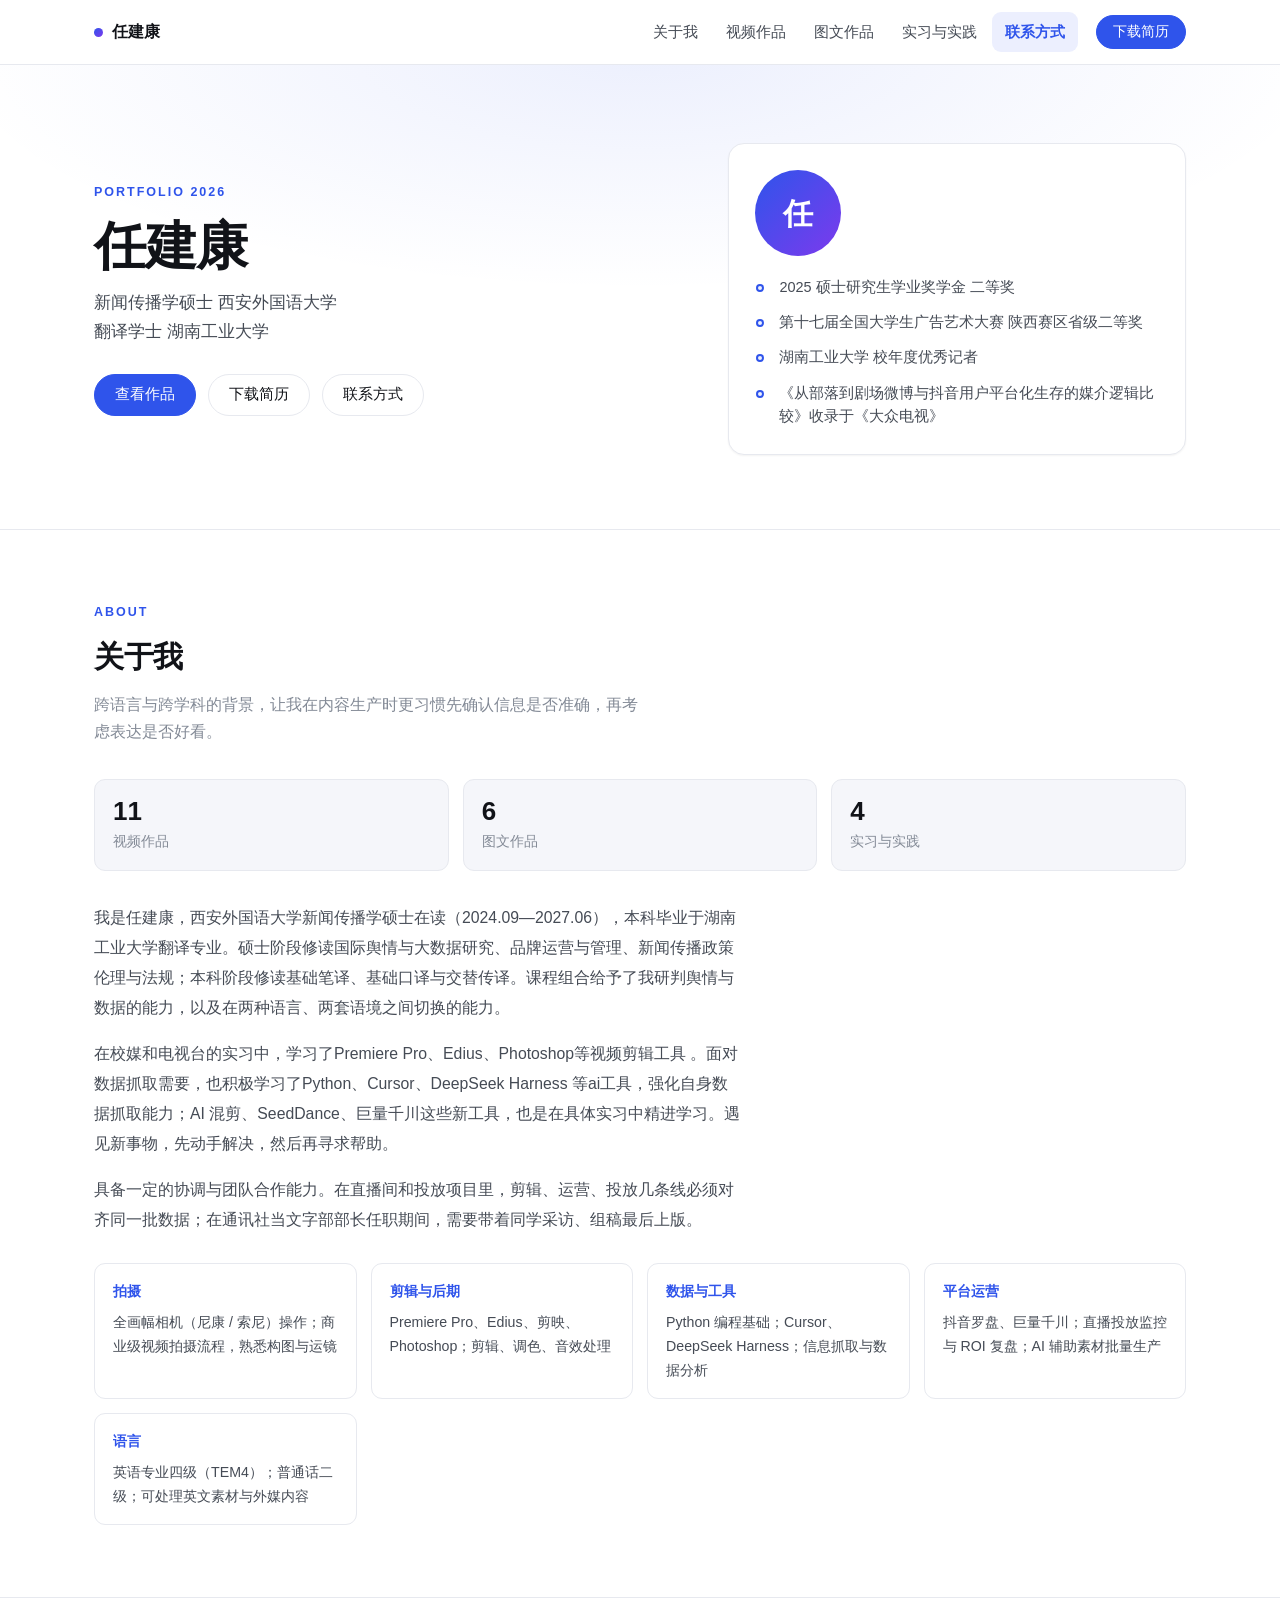
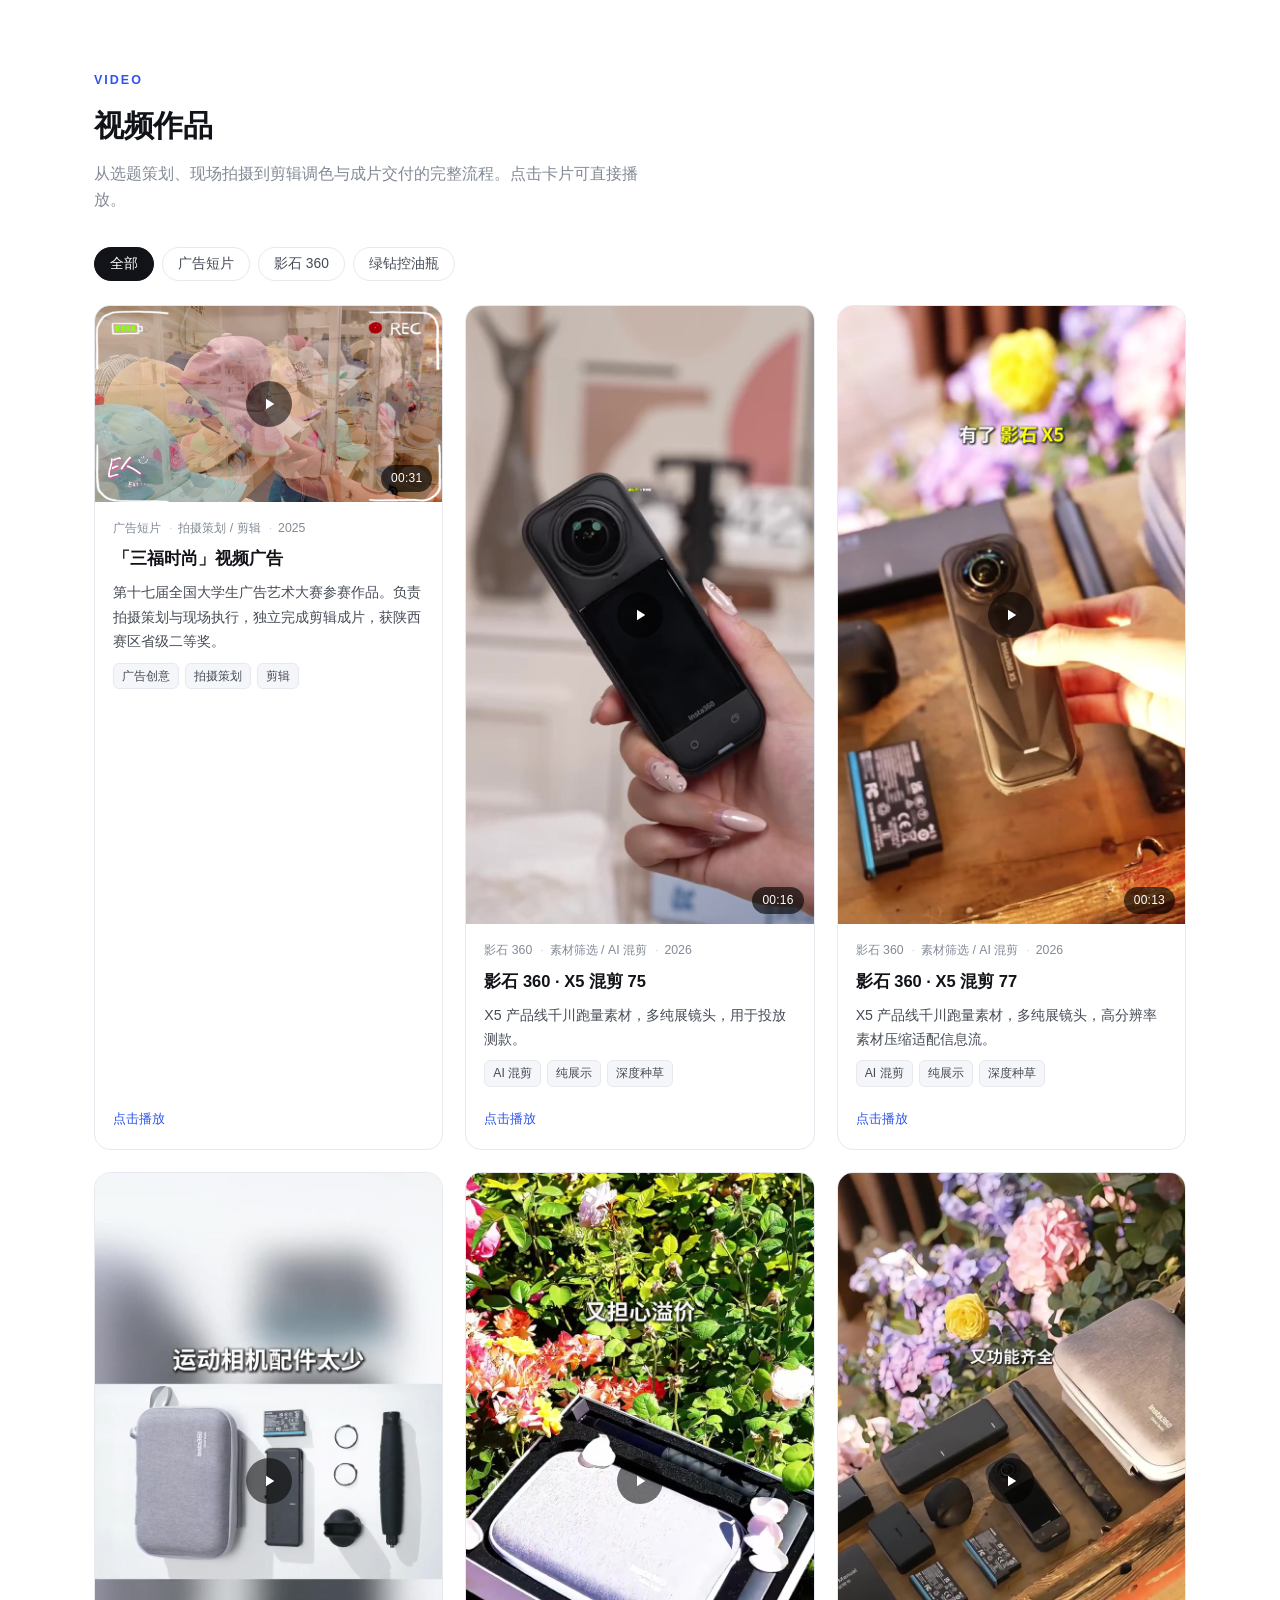
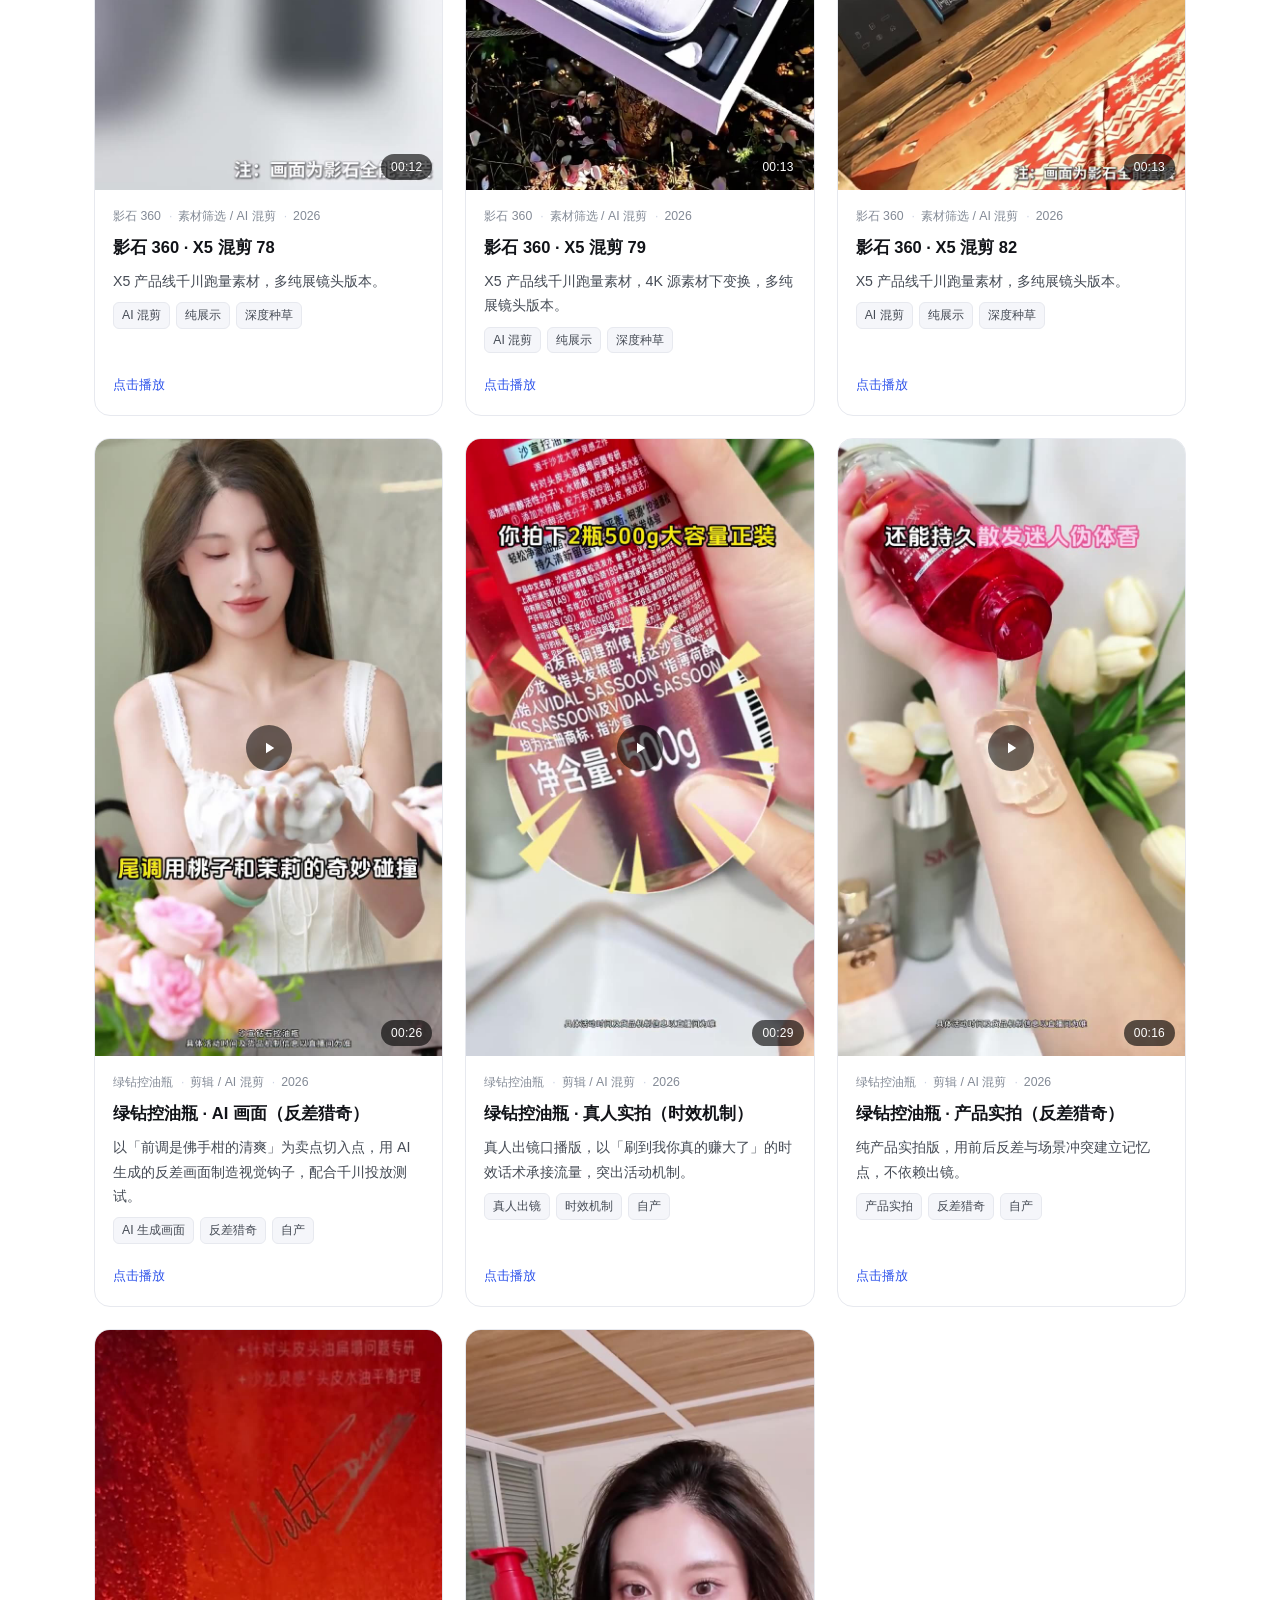
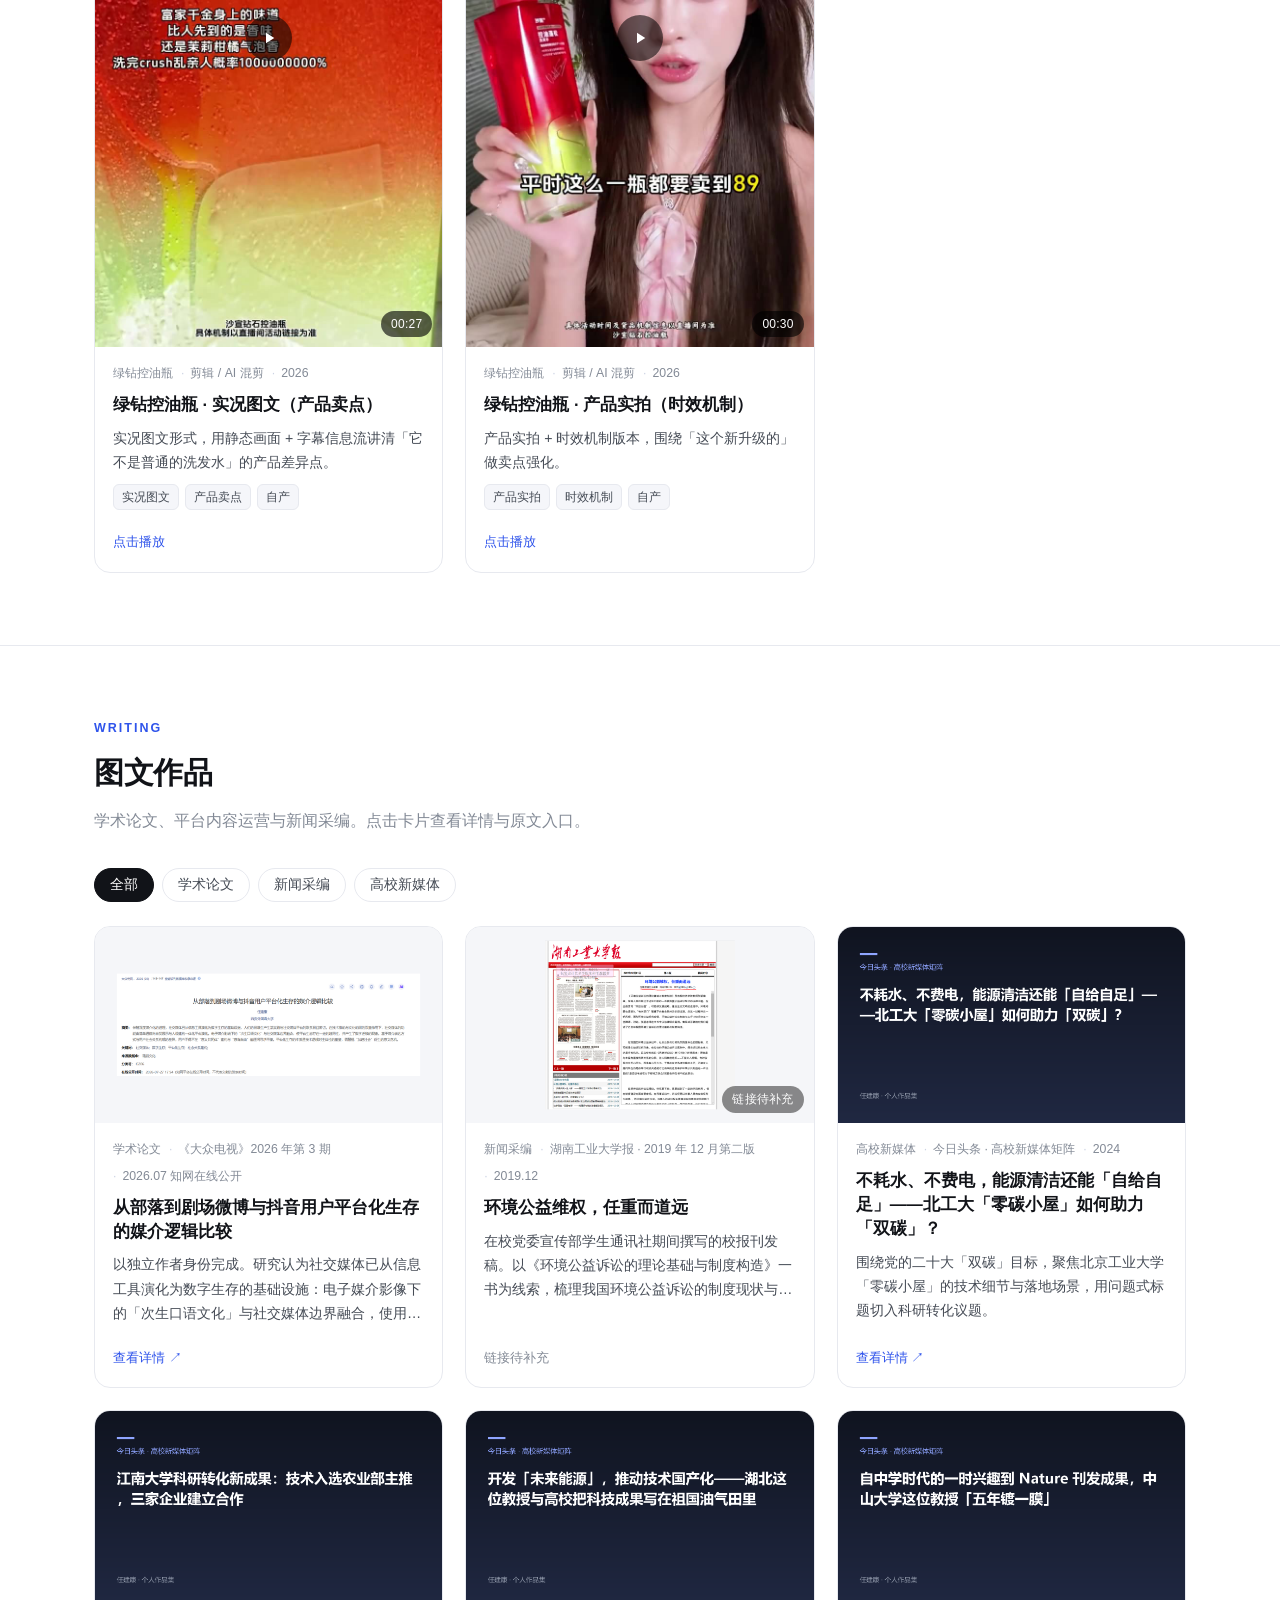
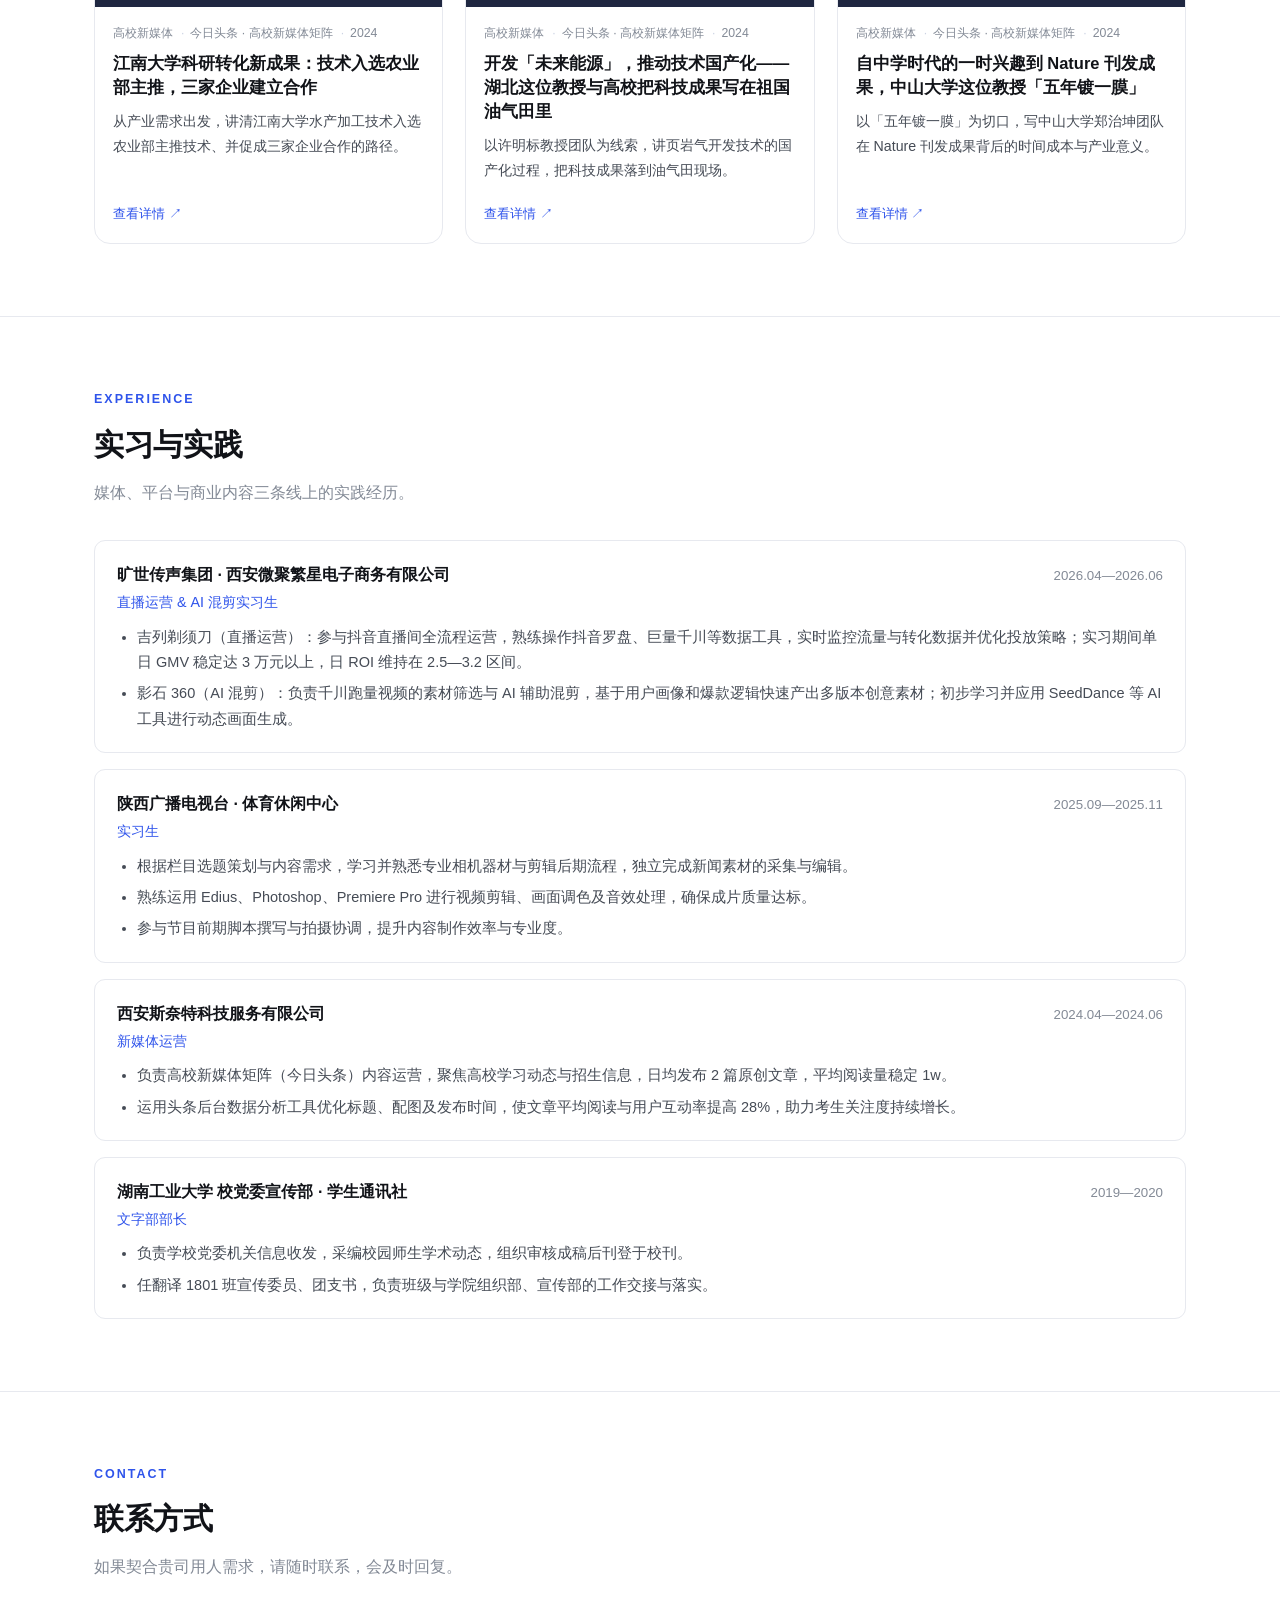
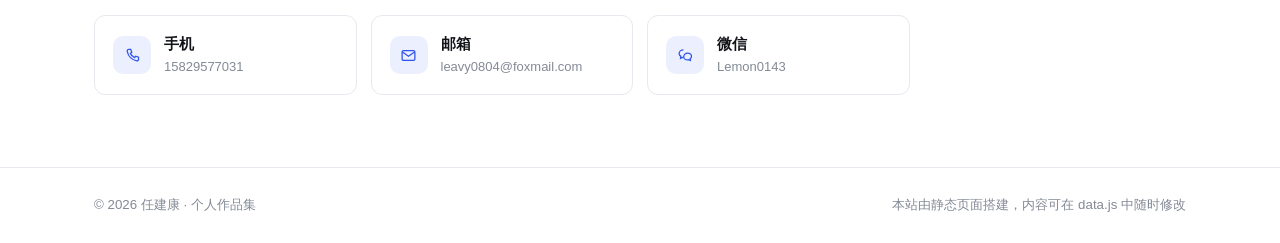
==== index.html @ 43bcf255 "Initial commit" ====
<!DOCTYPE html>
<html lang="zh-CN">
<head>
  <meta charset="UTF-8" />
  <meta name="viewport" content="width=device-width, initial-scale=1" />
  <meta name="theme-color" content="#2f54eb" />
  <title>个人作品集</title>
  <meta name="description" content="新闻传播学硕士个人作品集：视频作品、图文作品与联系方式。" />
  <link rel="stylesheet" href="assets/css/style.css" />
</head>
<body>
  <a class="skip-link" href="#main">跳到主要内容</a>

  <!-- ============ 顶部导航 ============ -->
  <header class="site-header">
    <div class="wrap header__inner">
      <a class="brand" href="#top">
        <span class="brand__dot" aria-hidden="true"></span>
        <span id="brand-name">作品集</span>
      </a>
      <nav class="nav" id="nav" aria-label="主导航"></nav>
      <div class="header__actions">
        <a class="btn btn--primary btn--sm" id="header-resume" href="#" hidden>下载简历</a>
        <button class="nav-toggle" id="nav-toggle" type="button" aria-label="展开导航" aria-expanded="false" aria-controls="nav">
          <span></span><span></span><span></span>
        </button>
      </div>
    </div>
  </header>

  <main id="main">
    <!-- ============ 首屏 ============ -->
    <section class="hero" id="top">
      <div class="wrap hero__inner">
        <div class="hero__text">
          <p class="eyebrow" id="hero-eyebrow"></p>
          <h1 class="hero__name" id="hero-name"></h1>
          <p class="hero__title" id="hero-title"></p>
          <p class="hero__tagline" id="hero-tagline"></p>
          <div class="hero__actions" id="hero-actions"></div>
        </div>
        <aside class="hero__card">
          <div class="avatar" id="hero-avatar" aria-hidden="true"></div>
          <ul class="highlights" id="hero-highlights"></ul>
        </aside>
      </div>
    </section>

    <!-- ============ 关于我 ============ -->
    <section class="section" id="about">
      <div class="wrap">
        <header class="section__head">
          <p class="kicker" id="about-kicker"></p>
          <h2 class="section__title" id="about-title"></h2>
          <p class="section__desc" id="about-desc"></p>
        </header>
        <div class="stats" id="stats"></div>
        <div class="about__body" id="about-body"></div>
      </div>
    </section>

    <!-- ============ 视频作品 ============ -->
    <section class="section" id="video" hidden>
      <div class="wrap">
        <header class="section__head">
          <p class="kicker" id="video-kicker"></p>
          <h2 class="section__title" id="video-title"></h2>
          <p class="section__desc" id="video-desc"></p>
        </header>
        <div class="chips" id="video-chips" hidden></div>
        <div class="grid" id="video-grid"></div>
      </div>
    </section>

    <!-- ============ 图文作品 ============ -->
    <section class="section" id="article" hidden>
      <div class="wrap">
        <header class="section__head">
          <p class="kicker" id="article-kicker"></p>
          <h2 class="section__title" id="article-title"></h2>
          <p class="section__desc" id="article-desc"></p>
        </header>
        <div class="chips" id="article-chips" hidden></div>
        <div class="grid" id="article-grid"></div>
      </div>
    </section>

    <!-- ============ 实习与实践 ============ -->
    <section class="section" id="experience" hidden>
      <div class="wrap">
        <header class="section__head">
          <p class="kicker" id="experience-kicker"></p>
          <h2 class="section__title" id="experience-title"></h2>
          <p class="section__desc" id="experience-desc"></p>
        </header>
        <div class="timeline" id="experience-list"></div>
      </div>
    </section>

    <!-- ============ 联系方式 ============ -->
    <section class="section" id="contact">
      <div class="wrap">
        <header class="section__head">
          <p class="kicker" id="contact-kicker"></p>
          <h2 class="section__title" id="contact-title"></h2>
          <p class="section__desc" id="contact-desc"></p>
        </header>
        <div class="socials" id="socials"></div>
      </div>
    </section>
  </main>

  <footer class="site-footer">
    <div class="wrap footer__inner">
      <span id="footer-text"></span>
      <span class="footer__hint">本站由静态页面搭建，内容可在 data.js 中随时修改</span>
    </div>
  </footer>

  <!-- ============ 作品弹层（视频播放 / 作品详情） ============ -->
  <div class="modal" id="modal" hidden>
    <div class="modal__backdrop" data-close></div>
    <div class="modal__panel" role="dialog" aria-modal="true" aria-label="作品详情">
      <button class="modal__close" type="button" data-close aria-label="关闭">✕</button>
      <div class="modal__media" id="modal-media" hidden></div>
      <div class="modal__content" id="modal-content"></div>
    </div>
  </div>

  <noscript>
    <p style="padding:24px;text-align:center">本页内容由 JavaScript 渲染，请在浏览器中启用 JavaScript。</p>
  </noscript>

  <script src="assets/js/data.js"></script>
  <script src="assets/js/main.js"></script>
</body>
</html>
---- assets/css/style.css ----
/* ==========================================================================
   作品集 · 样式
   想整体换风格，只改下面 :root 里的颜色变量即可（深色模式变量在同名块里）
   ========================================================================== */

:root {
  --accent: #2f54eb;            /* 主色：按钮、强调 */
  --accent-ink: #2f54eb;        /* 主色文字（深色模式下会自动变浅） */
  --accent-2: #7c3aed;          /* 渐变辅色 */
  --accent-soft: rgba(47, 84, 235, .09);

  --bg: #ffffff;
  --bg-soft: #f5f6fa;
  --card: #ffffff;
  --fg: #111318;
  --fg-soft: #454b55;
  --muted: #838a96;
  --border: #e7e9ef;
  --border-hover: #ccd3e3;
  --header-bg: rgba(255, 255, 255, .82);

  --shadow-sm: 0 1px 2px rgba(17, 19, 24, .05);
  --shadow: 0 12px 32px -14px rgba(17, 19, 24, .22), 0 2px 6px rgba(17, 19, 24, .05);

  --radius: 16px;
  --radius-sm: 11px;
  --max: 1140px;
}

@media (prefers-color-scheme: dark) {
  :root {
    --accent: #3b60f0;
    --accent-ink: #93a9ff;
    --accent-soft: rgba(147, 169, 255, .13);

    --bg: #0e1014;
    --bg-soft: #15181f;
    --card: #171b22;
    --fg: #eef1f6;
    --fg-soft: #b4bac6;
    --muted: #868d99;
    --border: #252a34;
    --border-hover: #38404e;
    --header-bg: rgba(14, 16, 20, .78);

    --shadow-sm: 0 1px 2px rgba(0, 0, 0, .4);
    --shadow: 0 18px 44px -20px rgba(0, 0, 0, .75), 0 2px 6px rgba(0, 0, 0, .35);
  }
}

/* ---------------- 基础 ---------------- */
*, *::before, *::after { box-sizing: border-box; }
html { scroll-behavior: smooth; -webkit-text-size-adjust: 100%; }
body {
  margin: 0;
  background: var(--bg);
  color: var(--fg);
  font-family: -apple-system, BlinkMacSystemFont, "Segoe UI", "PingFang SC",
    "Hiragino Sans GB", "Microsoft YaHei", "Source Han Sans SC", sans-serif;
  font-size: 16px;
  line-height: 1.7;
  -webkit-font-smoothing: antialiased;
}
img { max-width: 100%; display: block; }
a { color: inherit; text-decoration: none; }
h1, h2, h3, p, ul { margin: 0; }
[hidden] { display: none !important; }

.wrap { width: 100%; max-width: var(--max); margin: 0 auto; padding: 0 24px; }

.skip-link {
  position: absolute; left: -9999px; top: 0; z-index: 200;
  background: var(--fg); color: var(--bg); padding: 8px 14px; border-radius: 0 0 8px 0;
}
.skip-link:focus { left: 0; }

.load-error {
  margin: 0; padding: 14px 20px; background: #ffe8e8; color: #8a1f1f;
  font-size: 14px; text-align: center;
}

/* ---------------- 顶部导航 ---------------- */
.site-header {
  position: sticky; top: 0; z-index: 60;
  background: var(--header-bg);
  -webkit-backdrop-filter: saturate(180%) blur(12px);
  backdrop-filter: saturate(180%) blur(12px);
  border-bottom: 1px solid var(--border);
}
.header__inner { display: flex; align-items: center; gap: 18px; height: 64px; }

.brand { display: inline-flex; align-items: center; gap: 9px; font-weight: 650; font-size: 15.5px; white-space: nowrap; }
.brand__dot { width: 9px; height: 9px; border-radius: 50%; background: linear-gradient(135deg, var(--accent), var(--accent-2)); }

.nav { display: flex; gap: 2px; margin-left: auto; }
.nav__link {
  padding: 8px 13px; border-radius: 9px; font-size: 14.5px; color: var(--fg-soft);
  transition: background .16s, color .16s;
}
.nav__link:hover { color: var(--fg); background: var(--bg-soft); }
.nav__link.is-active { color: var(--accent-ink); background: var(--accent-soft); font-weight: 600; }

.header__actions { display: flex; align-items: center; gap: 10px; }

.nav-toggle {
  display: none; width: 38px; height: 38px; padding: 9px; border: 1px solid var(--border);
  border-radius: 10px; background: var(--card); cursor: pointer; flex-direction: column;
  justify-content: space-between;
}
.nav-toggle span { display: block; height: 2px; background: var(--fg-soft); border-radius: 2px; }

/* ---------------- 按钮 ---------------- */
.btn {
  display: inline-flex; align-items: center; gap: 8px; padding: 11px 20px;
  border: 1px solid var(--border); border-radius: 999px; background: var(--card);
  color: var(--fg); font-family: inherit; font-size: 14.5px; font-weight: 500;
  line-height: 1.2; cursor: pointer; white-space: nowrap;
  transition: transform .16s, border-color .16s, color .16s, filter .16s, box-shadow .16s;
}
.btn:hover { border-color: var(--accent); color: var(--accent-ink); transform: translateY(-1px); }
.btn--primary { background: var(--accent); border-color: var(--accent); color: #fff; }
.btn--primary:hover { color: #fff; filter: brightness(1.08); box-shadow: var(--shadow-sm); }
.btn--sm { padding: 8px 16px; font-size: 13.5px; }

/* ---------------- 首屏 ---------------- */
.hero { position: relative; overflow: hidden; }
.hero::before {
  content: ""; position: absolute; left: 50%; top: -55%; width: 150%; height: 130%;
  transform: translateX(-50%);
  background: radial-gradient(50% 55% at 50% 40%, var(--accent-soft), transparent 72%);
  pointer-events: none;
}
.hero__inner {
  position: relative; display: grid; grid-template-columns: minmax(0, 1.12fr) minmax(0, .88fr);
  gap: 52px; align-items: center; padding-top: 78px; padding-bottom: 74px;
}
.eyebrow {
  font-size: 12.5px; font-weight: 650; letter-spacing: .16em; text-transform: uppercase;
  color: var(--accent-ink); margin-bottom: 14px;
}
.hero__name { font-size: clamp(34px, 5vw, 52px); line-height: 1.14; letter-spacing: -.015em; margin-bottom: 12px; }
.hero__title { font-size: 17px; font-weight: 500; color: var(--fg-soft); margin-bottom: 10px; white-space: pre-line; }
.hero__tagline { font-size: 16px; color: var(--muted); max-width: 36em; margin-bottom: 28px; }
.hero__actions { display: flex; flex-wrap: wrap; gap: 12px; }

.hero__card {
  background: var(--card); border: 1px solid var(--border); border-radius: var(--radius);
  padding: 26px; box-shadow: var(--shadow-sm);
}
.avatar {
  width: 86px; height: 86px; border-radius: 50%; overflow: hidden; margin-bottom: 20px;
  background: linear-gradient(135deg, var(--accent), var(--accent-2));
  color: #fff; display: grid; place-items: center; font-size: 30px; font-weight: 600;
}
.avatar img { width: 100%; height: 100%; object-fit: cover; }

.highlights { list-style: none; padding: 0; display: grid; gap: 12px; }
.highlights li { position: relative; padding-left: 24px; font-size: 14.5px; color: var(--fg-soft); line-height: 1.6; }
.highlights li::before {
  content: ""; position: absolute; left: 1px; top: 8px; width: 8px; height: 8px;
  border-radius: 50%; border: 2px solid var(--accent); background: var(--accent-soft);
}

/* ---------------- 板块 ---------------- */
.section { padding: 72px 0; border-top: 1px solid var(--border); }
.section__head { max-width: 62ch; margin-bottom: 34px; }
.kicker { font-size: 12.5px; font-weight: 650; letter-spacing: .16em; text-transform: uppercase; color: var(--accent-ink); margin-bottom: 8px; }
.section__title { font-size: clamp(23px, 2.6vw, 30px); letter-spacing: -.01em; margin-bottom: 10px; }
.section__desc { color: var(--muted); font-size: 15.5px; }

.reveal { opacity: 0; transform: translateY(14px); transition: opacity .5s ease, transform .5s ease; }
.reveal.is-visible { opacity: 1; transform: none; }

/* 统计数字 */
.stats { display: grid; grid-template-columns: repeat(auto-fit, minmax(150px, 1fr)); gap: 14px; margin-bottom: 32px; }
.stat { background: var(--bg-soft); border: 1px solid var(--border); border-radius: var(--radius-sm); padding: 16px 18px; }
.stat__num { font-size: 26px; font-weight: 650; line-height: 1.2; }
.stat__label { font-size: 13.5px; color: var(--muted); margin-top: 4px; }

/* 关于我 */
.about__body { display: grid; gap: 16px; }
.about__body > p { color: var(--fg-soft); font-size: 15.8px; line-height: 1.9; max-width: 74ch; }
.skills { display: grid; grid-template-columns: repeat(auto-fit, minmax(260px, 1fr)); gap: 14px; margin-top: 12px; }
.skill { border: 1px solid var(--border); border-radius: var(--radius-sm); background: var(--card); padding: 16px 18px; }
.skill__title { font-size: 14px; font-weight: 650; color: var(--accent-ink); margin-bottom: 6px; }
.skill__items { font-size: 14.2px; color: var(--fg-soft); line-height: 1.7; }

/* 分类筛选 */
.chips { display: flex; flex-wrap: wrap; gap: 8px; margin-bottom: 24px; }
.chip {
  padding: 7px 15px; border: 1px solid var(--border); border-radius: 999px;
  background: transparent; color: var(--fg-soft); font-family: inherit; font-size: 13.8px;
  cursor: pointer; transition: background .16s, color .16s, border-color .16s;
}
.chip:hover { border-color: var(--border-hover); color: var(--fg); }
.chip.is-active { background: var(--fg); border-color: var(--fg); color: var(--bg); font-weight: 550; }

/* 作品网格 */
.grid { display: grid; grid-template-columns: repeat(auto-fill, minmax(300px, 1fr)); gap: 22px; }

.card {
  display: flex; flex-direction: column; overflow: hidden; text-align: left;
  background: var(--card); border: 1px solid var(--border); border-radius: var(--radius);
  cursor: pointer; outline: none;
  transition: transform .18s ease, box-shadow .18s ease, border-color .18s ease;
}
.card:hover, .card:focus-visible { transform: translateY(-3px); box-shadow: var(--shadow); border-color: var(--border-hover); }
.card:focus-visible { box-shadow: 0 0 0 3px var(--accent-soft), var(--shadow); }

.thumb { position: relative; aspect-ratio: 16 / 9; background: var(--bg-soft); overflow: hidden; }
.thumb__img { width: 100%; height: 100%; object-fit: cover; transition: transform .45s ease; }
.card:hover .thumb__img { transform: scale(1.035); }
.thumb__ph {
  position: absolute; inset: 0; display: grid; place-items: center;
  background: linear-gradient(135deg, var(--accent-soft), transparent 65%), var(--bg-soft);
  color: var(--muted); font-size: 13px; letter-spacing: .1em;
}
.thumb__badge {
  position: absolute; right: 10px; bottom: 10px; padding: 3px 10px; border-radius: 999px;
  background: rgba(0, 0, 0, .62); color: #fff; font-size: 12px; letter-spacing: .02em;
}
.thumb__badge--pending { background: rgba(0, 0, 0, .45); }
.thumb__play {
  position: absolute; left: 50%; top: 50%; transform: translate(-50%, -50%);
  width: 46px; height: 46px; border-radius: 50%; display: grid; place-items: center;
  background: rgba(0, 0, 0, .55); color: #fff; transition: transform .18s, background .18s;
}
.card:hover .thumb__play { transform: translate(-50%, -50%) scale(1.08); background: var(--accent); }

.card__body { display: flex; flex-direction: column; gap: 9px; padding: 16px 18px 18px; flex: 1; }
.card__meta { display: flex; flex-wrap: wrap; gap: 6px 8px; }
.card__tag { font-size: 12.3px; color: var(--muted); }
.card__tag + .card__tag::before { content: "·"; margin-right: 6px; color: var(--border-hover); }
.card__title { font-size: 16.5px; font-weight: 640; line-height: 1.45; }
.card__desc {
  font-size: 14.2px; color: var(--fg-soft); line-height: 1.72;
  display: -webkit-box; -webkit-line-clamp: 3; -webkit-box-orient: vertical; overflow: hidden;
}
.card__tags { display: flex; flex-wrap: wrap; gap: 6px; }
.tag {
  font-size: 12.2px; color: var(--fg-soft); background: var(--bg-soft);
  border: 1px solid var(--border); border-radius: 6px; padding: 2px 8px;
}
.card__foot {
  margin-top: auto; padding-top: 12px; font-size: 13.2px;
  color: var(--accent-ink); font-weight: 500;
}
.card__pending { color: var(--muted); font-weight: 400; }

/* 实习与实践 */
.timeline { display: grid; gap: 16px; }
.exp { background: var(--card); border: 1px solid var(--border); border-radius: var(--radius-sm); padding: 20px 22px; display: grid; gap: 10px; }
.exp__top { display: flex; flex-wrap: wrap; gap: 4px 16px; align-items: baseline; justify-content: space-between; }
.exp__org { font-size: 16px; font-weight: 640; }
.exp__role { font-size: 14.3px; color: var(--accent-ink); margin-top: 2px; }
.exp__period { font-size: 13.3px; color: var(--muted); white-space: nowrap; }
.exp__points { padding-left: 20px; display: grid; gap: 6px; color: var(--fg-soft); font-size: 14.5px; }
.exp__points li { line-height: 1.75; }

/* 联系方式 */
.socials { display: grid; grid-template-columns: repeat(auto-fill, minmax(230px, 1fr)); gap: 14px; }
.social {
  display: flex; align-items: center; gap: 13px; padding: 16px 18px;
  background: var(--card); border: 1px solid var(--border); border-radius: var(--radius-sm);
  transition: transform .16s, box-shadow .16s, border-color .16s;
}
a.social:hover { transform: translateY(-2px); box-shadow: var(--shadow-sm); border-color: var(--border-hover); }
.social--pending { opacity: .6; }
.social__icon {
  flex: 0 0 auto; width: 38px; height: 38px; border-radius: 10px;
  display: grid; place-items: center; background: var(--accent-soft); color: var(--accent-ink);
  font-size: 14.5px; font-weight: 650;
}
.social__info { min-width: 0; }
.social__name { font-size: 14.5px; font-weight: 620; }
.social__handle { font-size: 13px; color: var(--muted); word-break: break-all; }

/* ---------------- 页脚 ---------------- */
.site-footer { border-top: 1px solid var(--border); padding: 26px 0; color: var(--muted); font-size: 13.3px; }
.footer__inner { display: flex; flex-wrap: wrap; gap: 8px 16px; justify-content: space-between; align-items: center; }

/* ---------------- 弹层 ---------------- */
.modal { position: fixed; inset: 0; z-index: 100; display: grid; place-items: center; padding: 22px; }
.modal__backdrop { position: absolute; inset: 0; background: rgba(9, 11, 15, .62); -webkit-backdrop-filter: blur(4px); backdrop-filter: blur(4px); }
.modal__panel {
  position: relative; width: min(960px, 100%); max-height: min(88vh, 900px); overflow: auto;
  background: var(--card); border: 1px solid var(--border); border-radius: var(--radius);
  box-shadow: 0 34px 90px -34px rgba(0, 0, 0, .55);
}
.modal__close {
  position: absolute; right: 10px; top: 10px; z-index: 3; width: 34px; height: 34px;
  display: grid; place-items: center; border-radius: 50%; cursor: pointer;
  border: 1px solid var(--border); background: var(--card); color: var(--fg-soft); font-size: 15px;
}
.modal__close:hover { color: var(--fg); border-color: var(--border-hover); }
.modal__media { position: relative; aspect-ratio: 16 / 9; background: #000; }
.modal__media iframe, .modal__media video { position: absolute; inset: 0; width: 100%; height: 100%; border: 0; display: block; }
.modal__content { display: grid; gap: 11px; padding: 22px 24px 26px; }
.modal__title { font-size: 19px; font-weight: 650; line-height: 1.45; }
.modal__desc { font-size: 14.8px; color: var(--fg-soft); line-height: 1.8; }
.modal__actions { display: flex; gap: 10px; margin-top: 4px; }

/* ---------------- 响应式 ---------------- */
@media (max-width: 960px) {
  .hero__inner { grid-template-columns: 1fr; gap: 34px; padding-top: 56px; padding-bottom: 52px; }
  .hero__tagline { margin-bottom: 22px; }
  .section { padding: 58px 0; }
}

@media (max-width: 860px) {
  .nav {
    position: absolute; left: 0; right: 0; top: 64px; margin: 0; display: none;
    flex-direction: column; gap: 2px; padding: 10px 18px 16px;
    background: var(--bg); border-bottom: 1px solid var(--border);
  }
  .nav.is-open { display: flex; }
  .nav__link { padding: 11px 12px; border-radius: 10px; }
  .nav-toggle { display: inline-flex; margin-left: auto; }
  .header__actions { margin-left: auto; }
  .nav + .header__actions { margin-left: 0; }
}

@media (max-width: 560px) {
  .wrap { padding: 0 18px; }
  .grid { grid-template-columns: 1fr; }
  .header__actions .btn { display: none; }
  .hero__card { padding: 22px; }
}

/* ---------------- 竖版视频（9:16）与图文弹层封面 ---------------- */
.thumb--portrait { aspect-ratio: 9 / 16; }

.modal__media--portrait {
  aspect-ratio: 9 / 16;
  width: auto;
  height: min(72vh, 640px);
  max-width: 100%;
  margin: 0 auto;
}

.modal__cover { background: var(--bg-soft); border-bottom: 1px solid var(--border); }
.modal__cover img { width: 100%; height: auto; display: block; }

.modal__actions { flex-wrap: wrap; }

/* 竖版卡片在窄屏下也不会被压变形 */
@media (max-width: 560px) {
  .modal__media--portrait { height: auto; width: 100%; }
}

@media (prefers-reduced-motion: reduce) {
  html { scroll-behavior: auto; }
  * { transition-duration: .01ms !important; animation-duration: .01ms !important; }
  .reveal { opacity: 1; transform: none; }
}
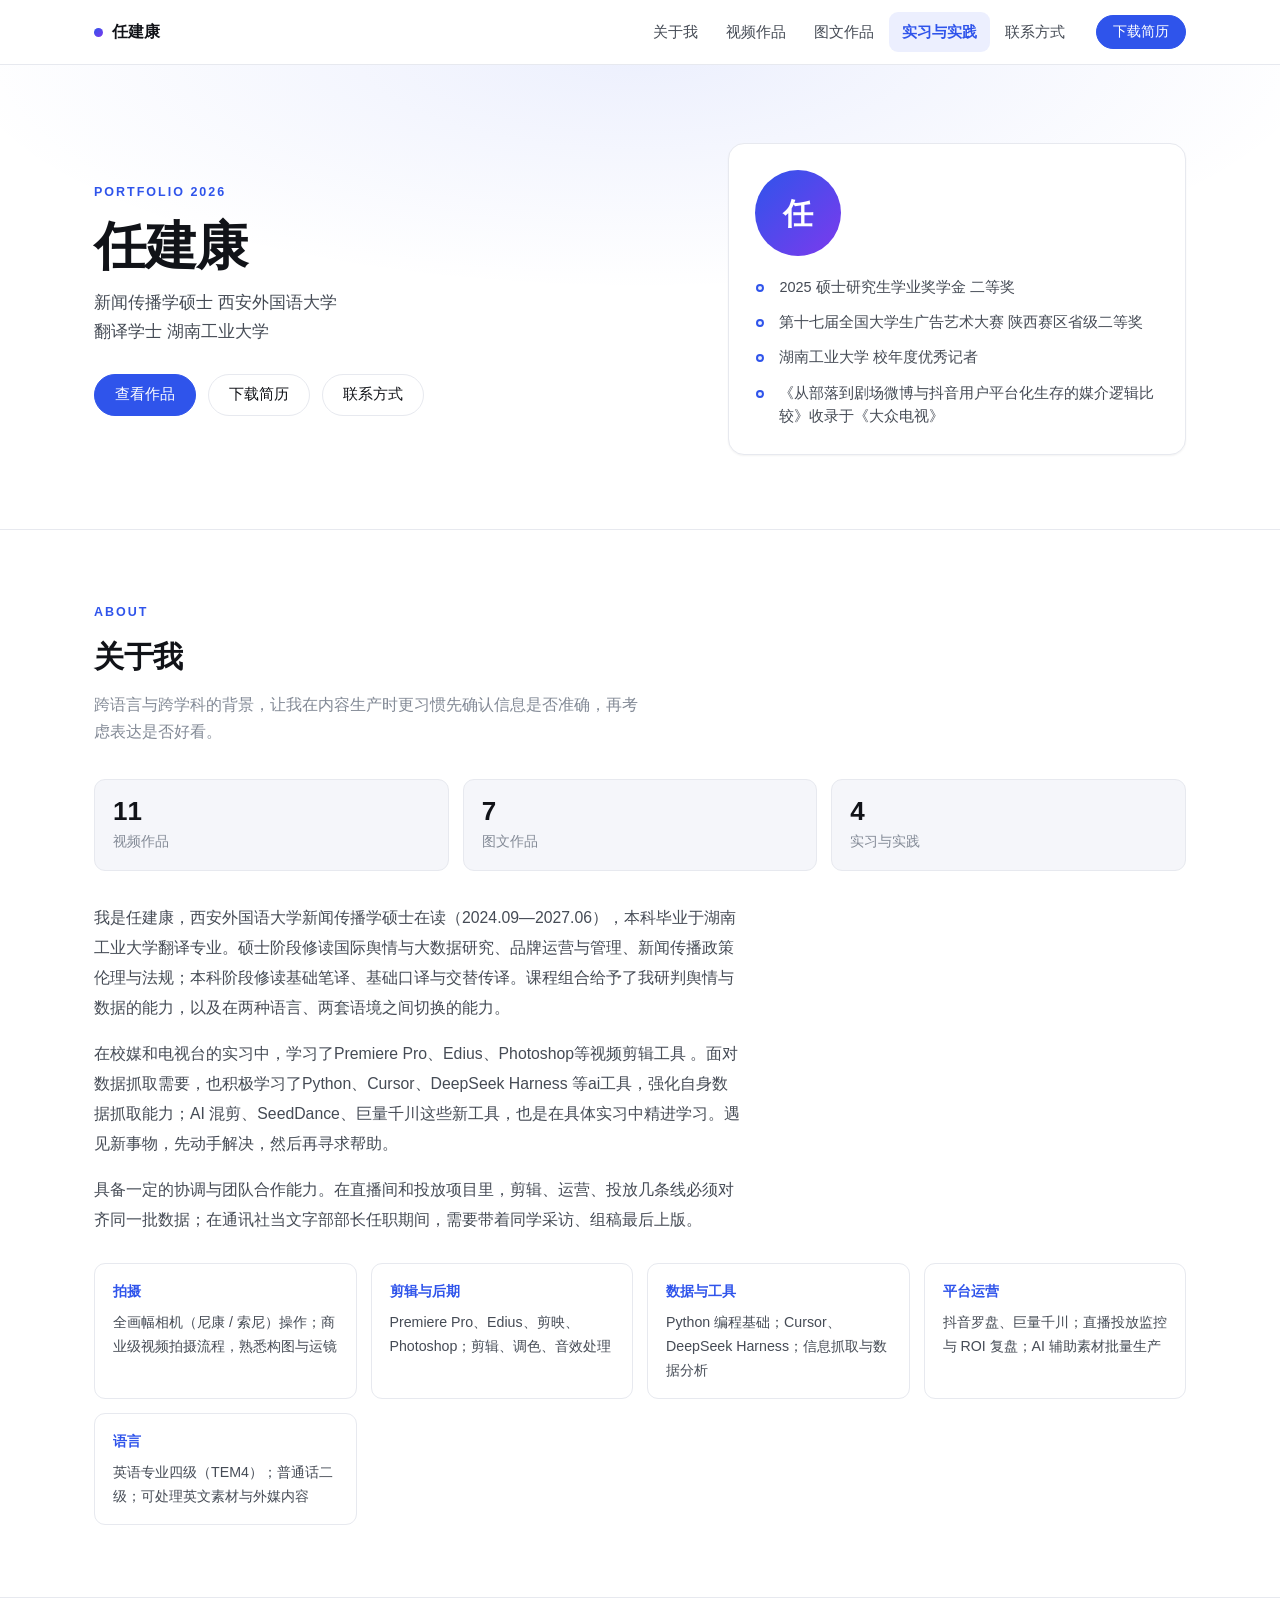
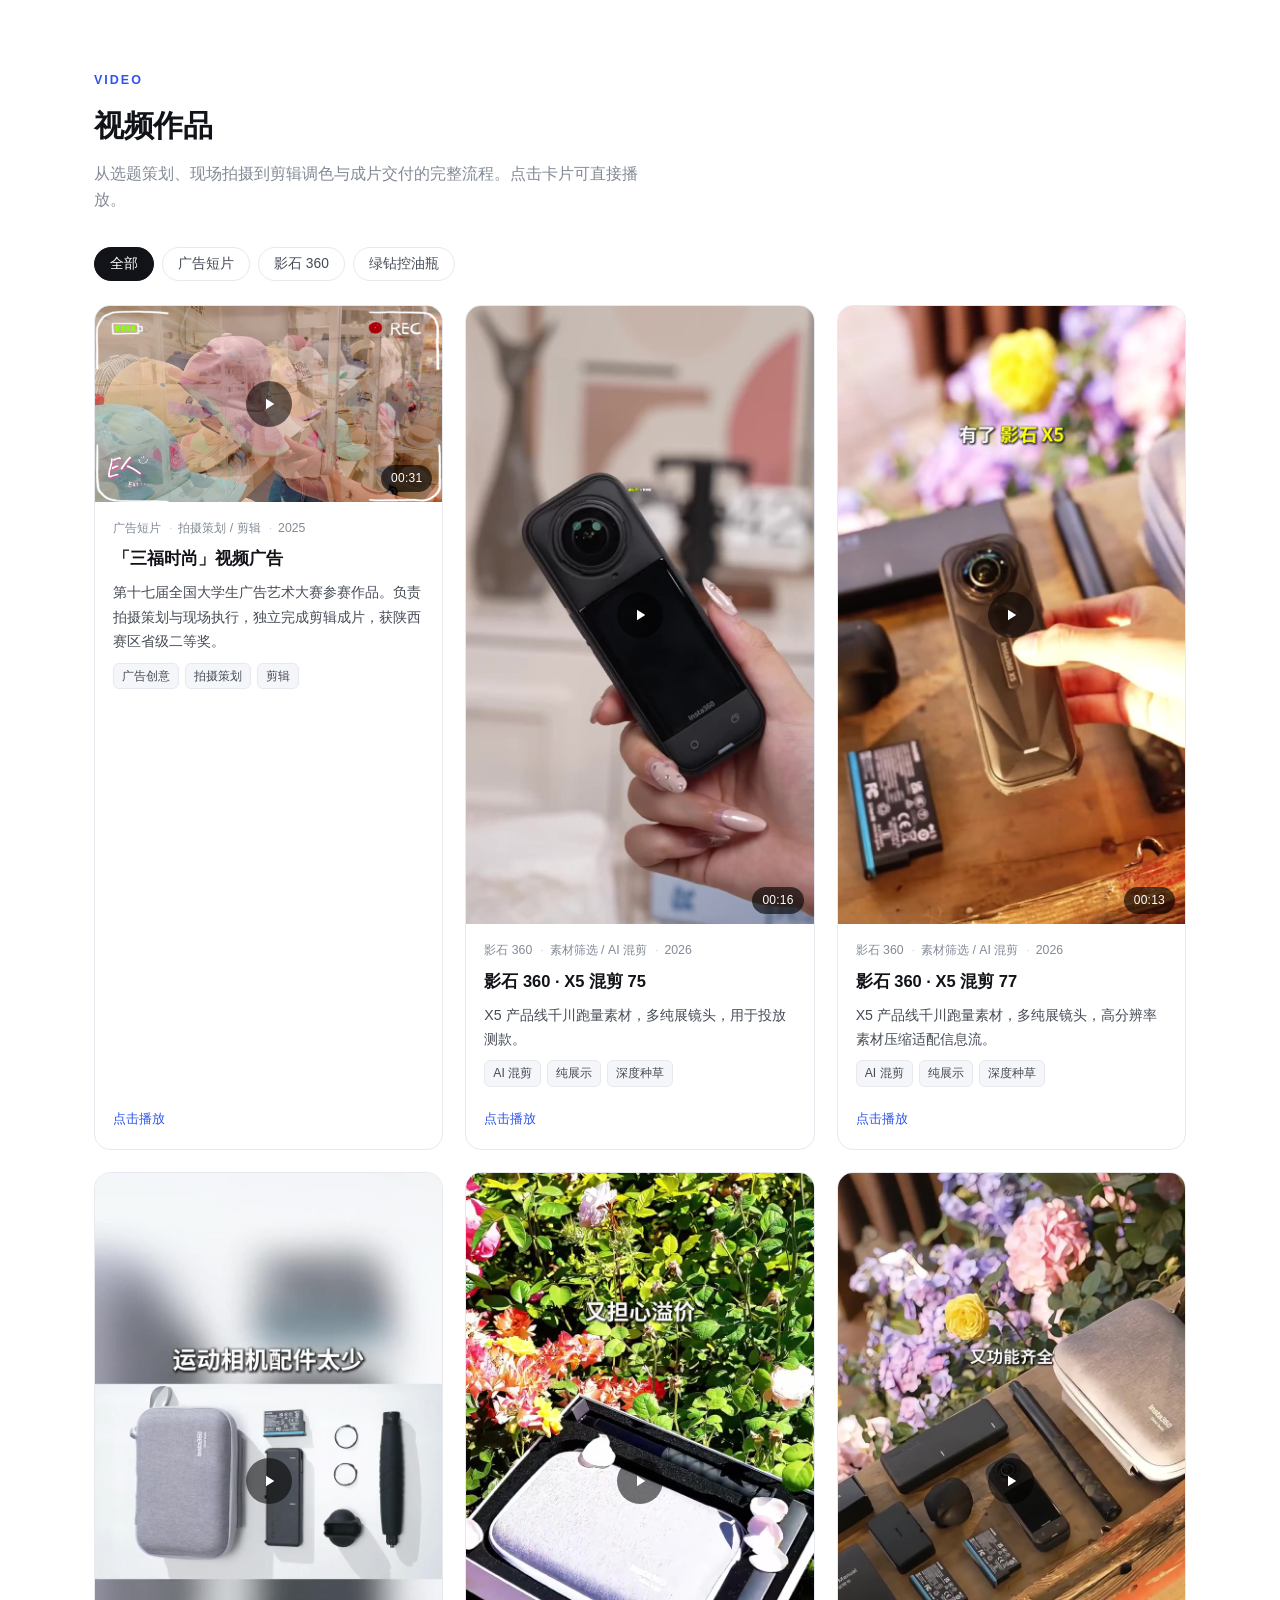
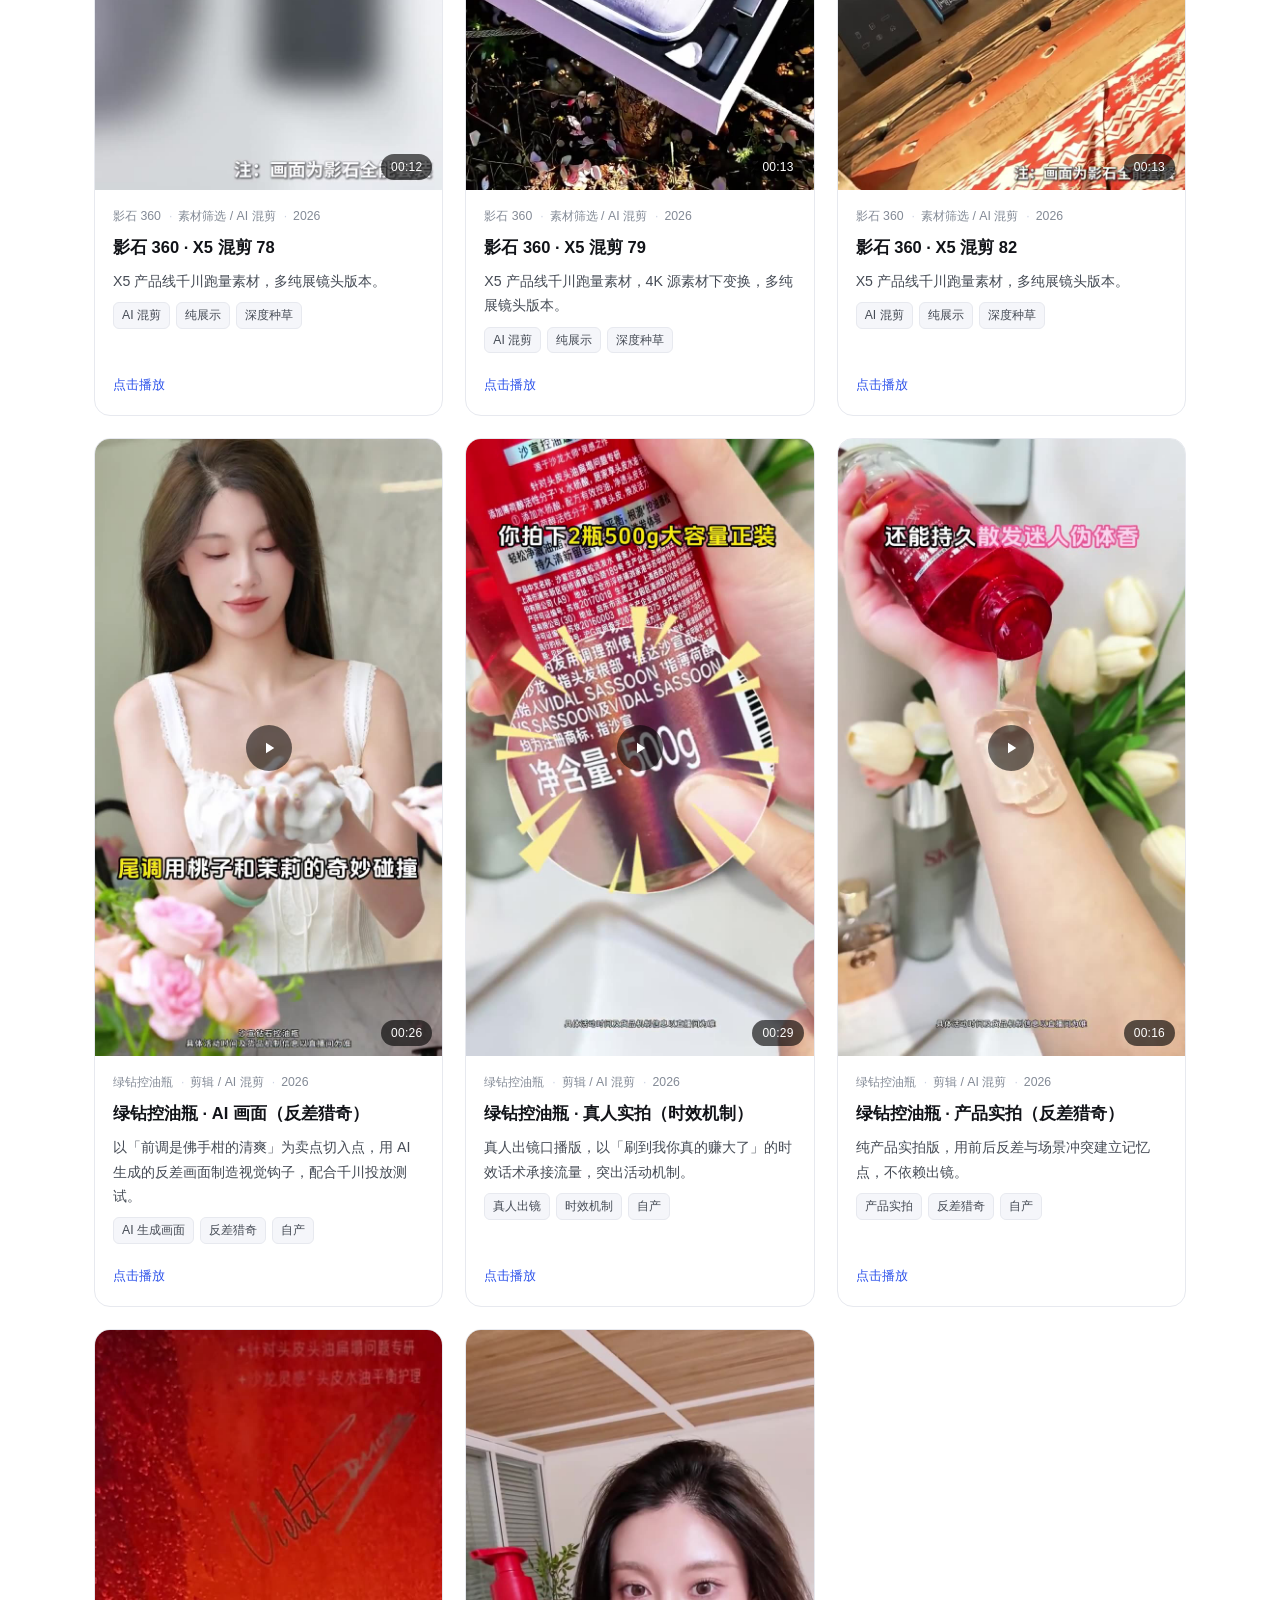
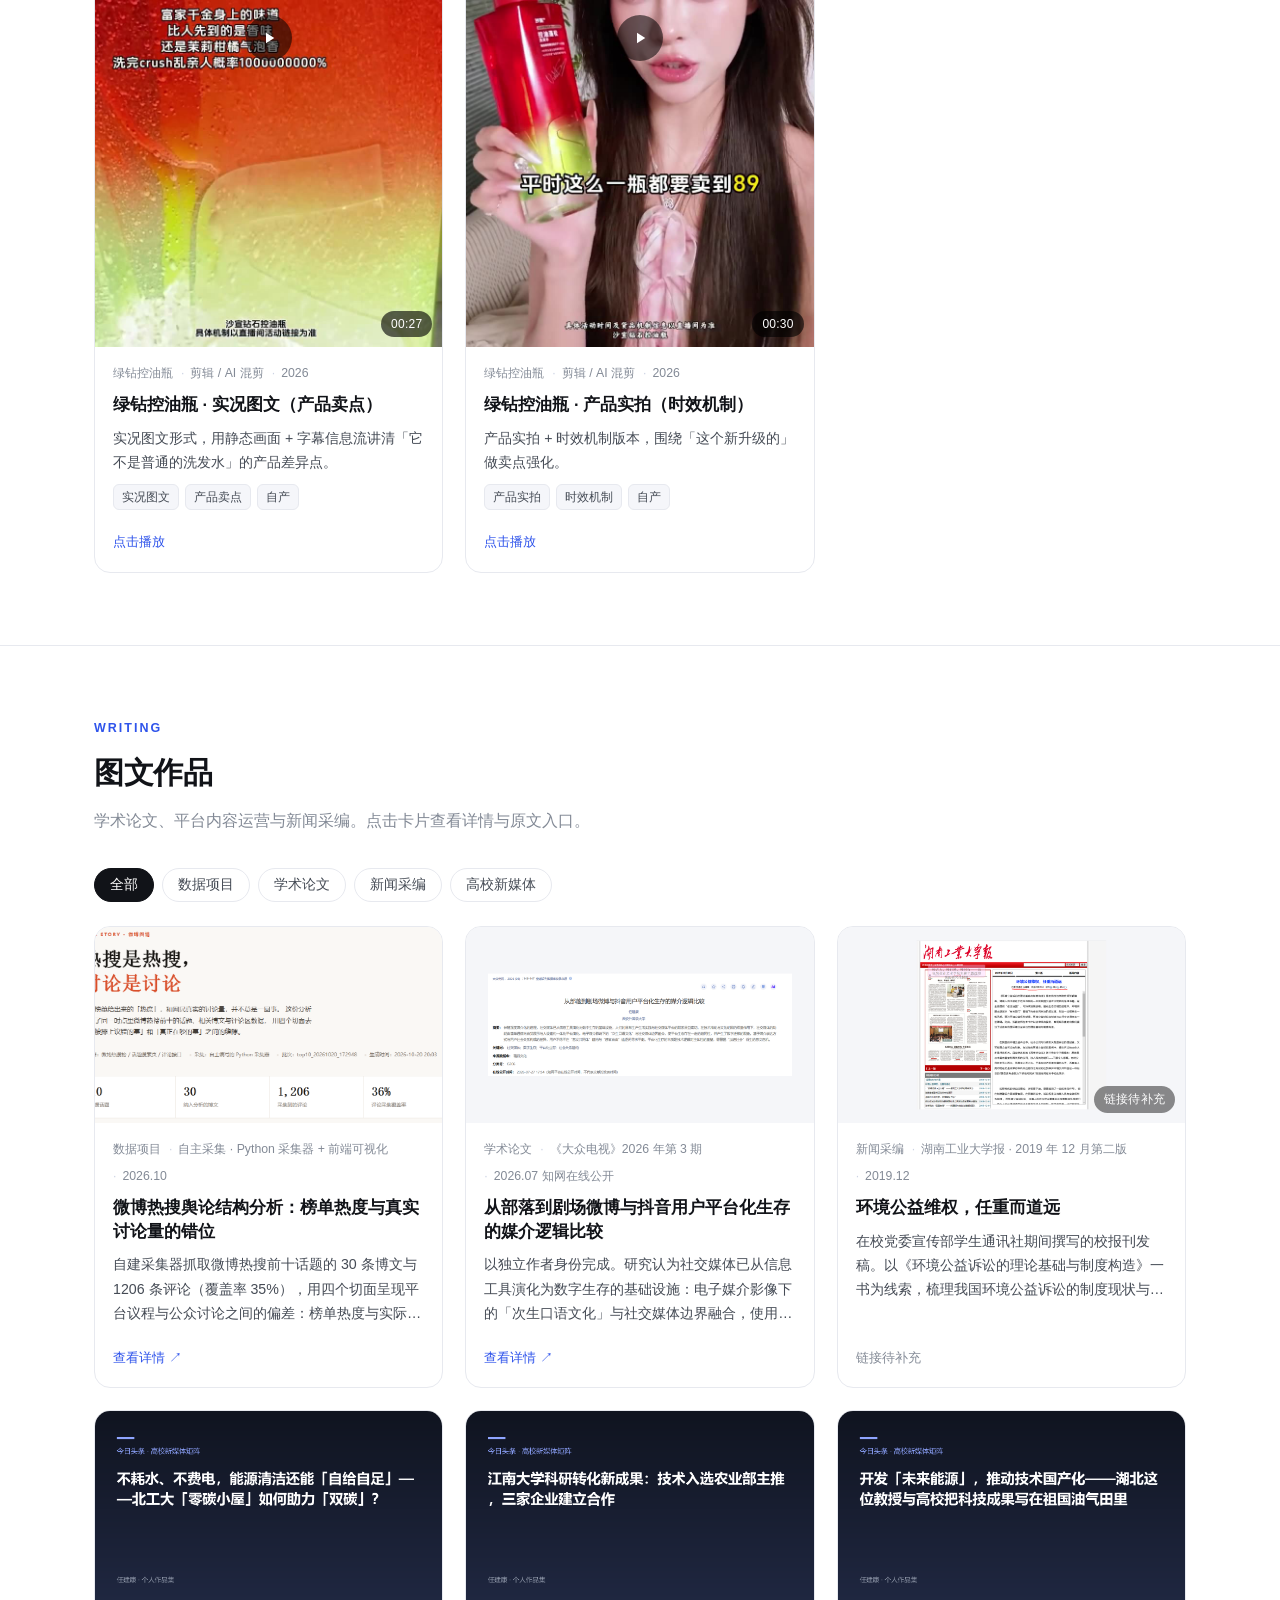
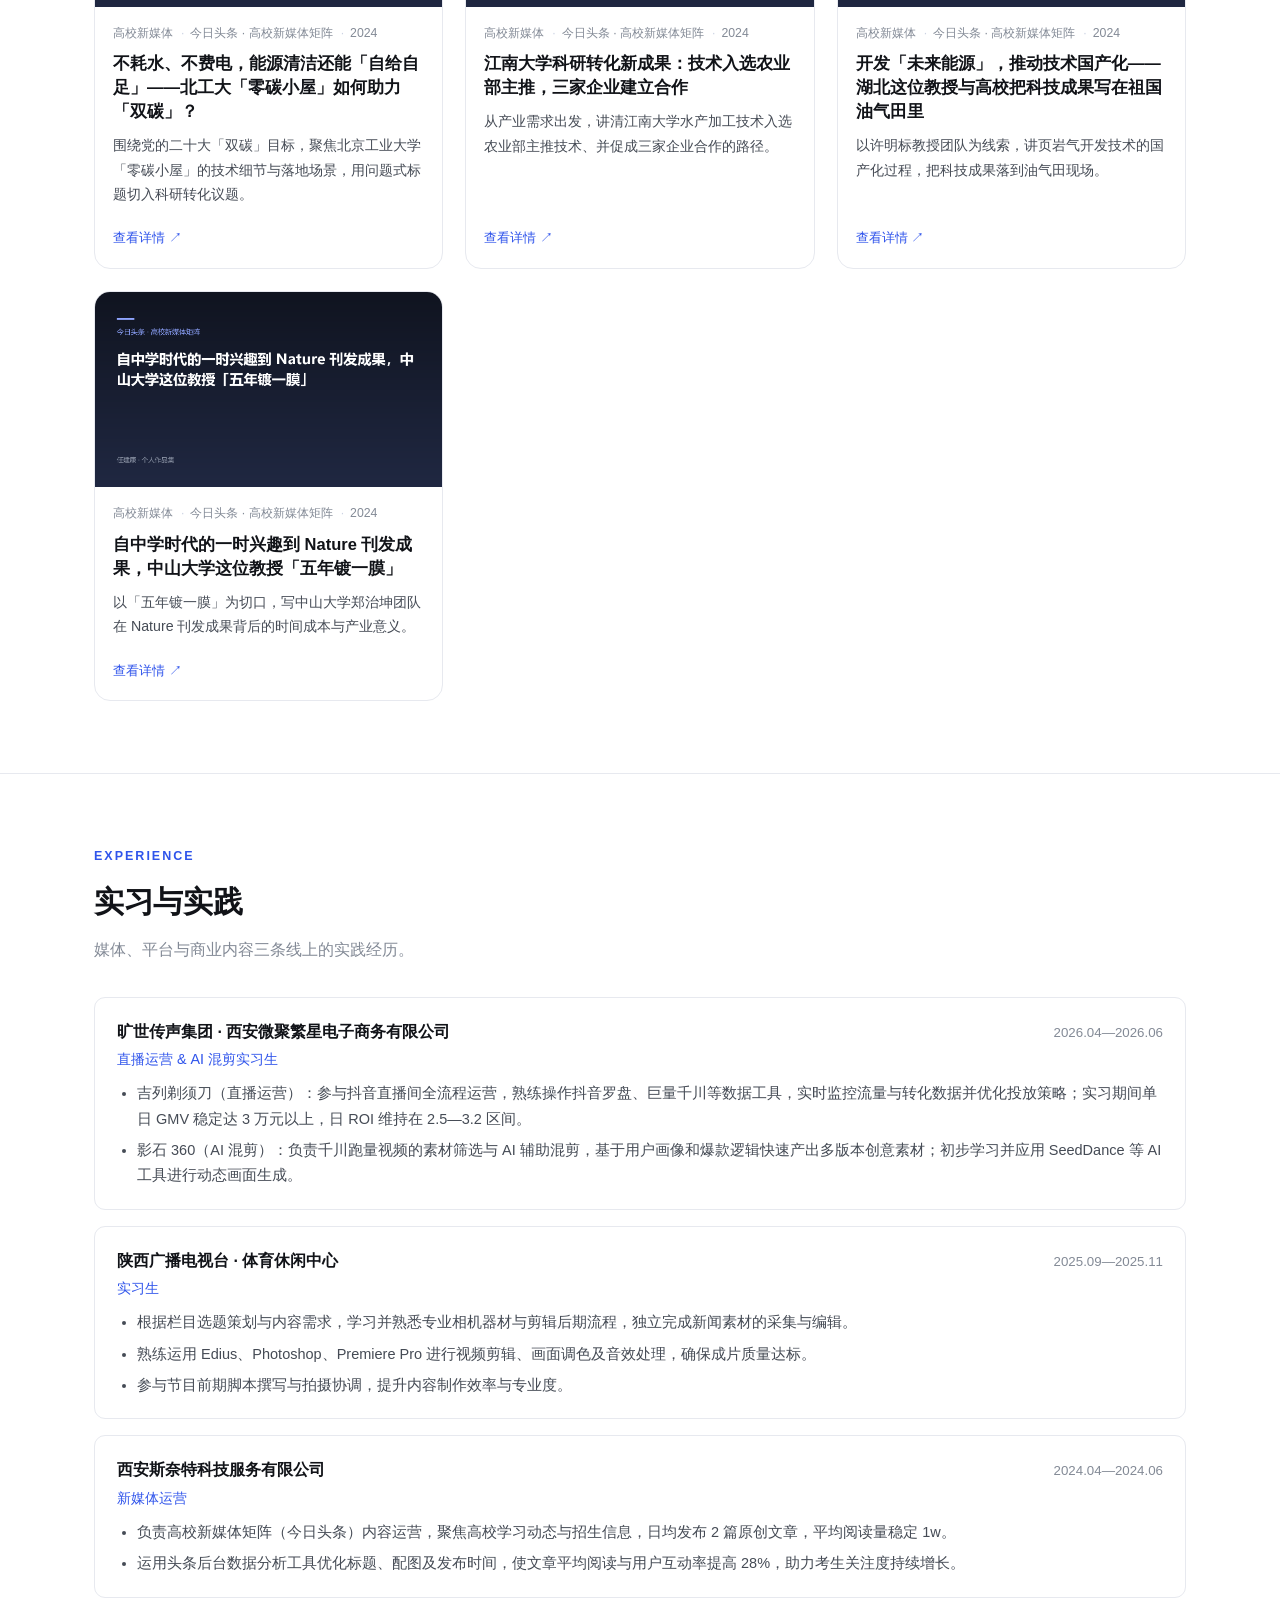
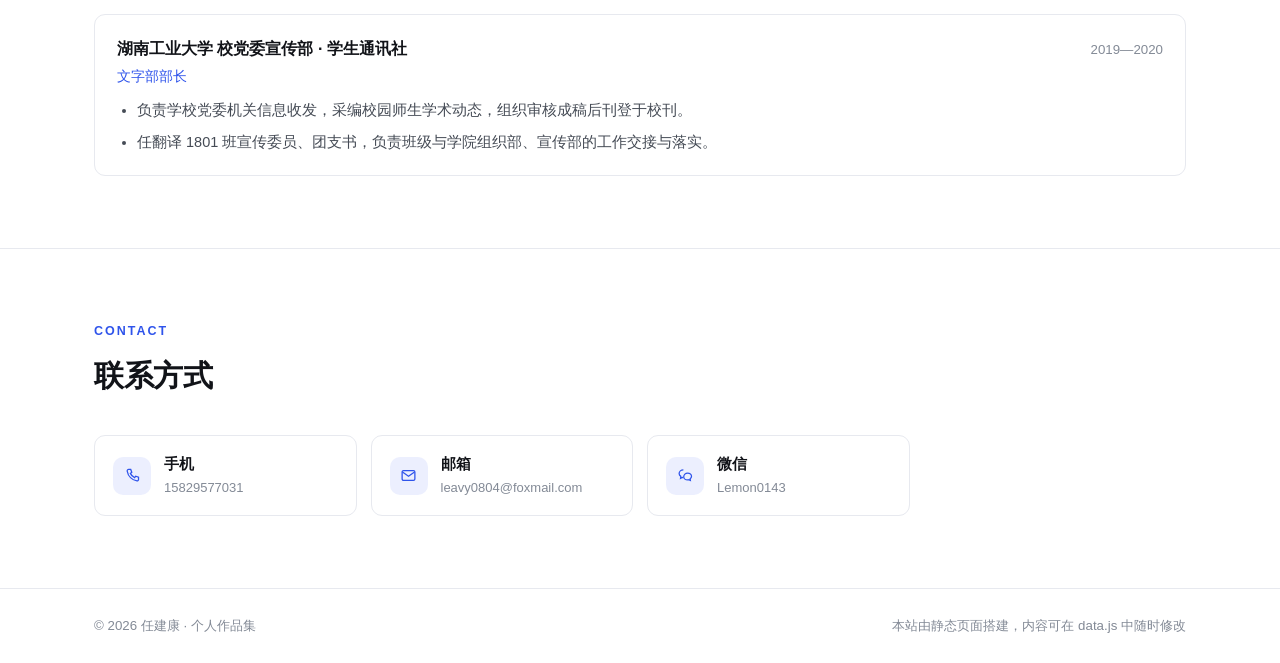
==== commit 144b0946: "Add files via upload" ====
--- a/index.html
+++ b/index.html
@@ -37,12 +37,21 @@
           <h1 class="hero__name" id="hero-name"></h1>
           <p class="hero__title" id="hero-title"></p>
           <p class="hero__tagline" id="hero-tagline"></p>
+          <div class="hero__metrics" id="hero-metrics" hidden></div>
+          <p class="hero__avail" id="hero-avail" hidden></p>
           <div class="hero__actions" id="hero-actions"></div>
         </div>
         <aside class="hero__card">
           <div class="avatar" id="hero-avatar" aria-hidden="true"></div>
           <ul class="highlights" id="hero-highlights"></ul>
         </aside>
+      </div>
+
+      <!-- 首屏三个快捷入口：视频 / 图文 / 实习，点一下直达具体作品或某段实习（内容在 data.js 的 heroJumps 里改） -->
+      <div class="wrap">
+        <div class="hero__jumps" id="hero-jumps" hidden>
+          <div class="hero__jumps-grid" id="hero-jumps-grid"></div>
+        </div>
       </div>
     </section>
 
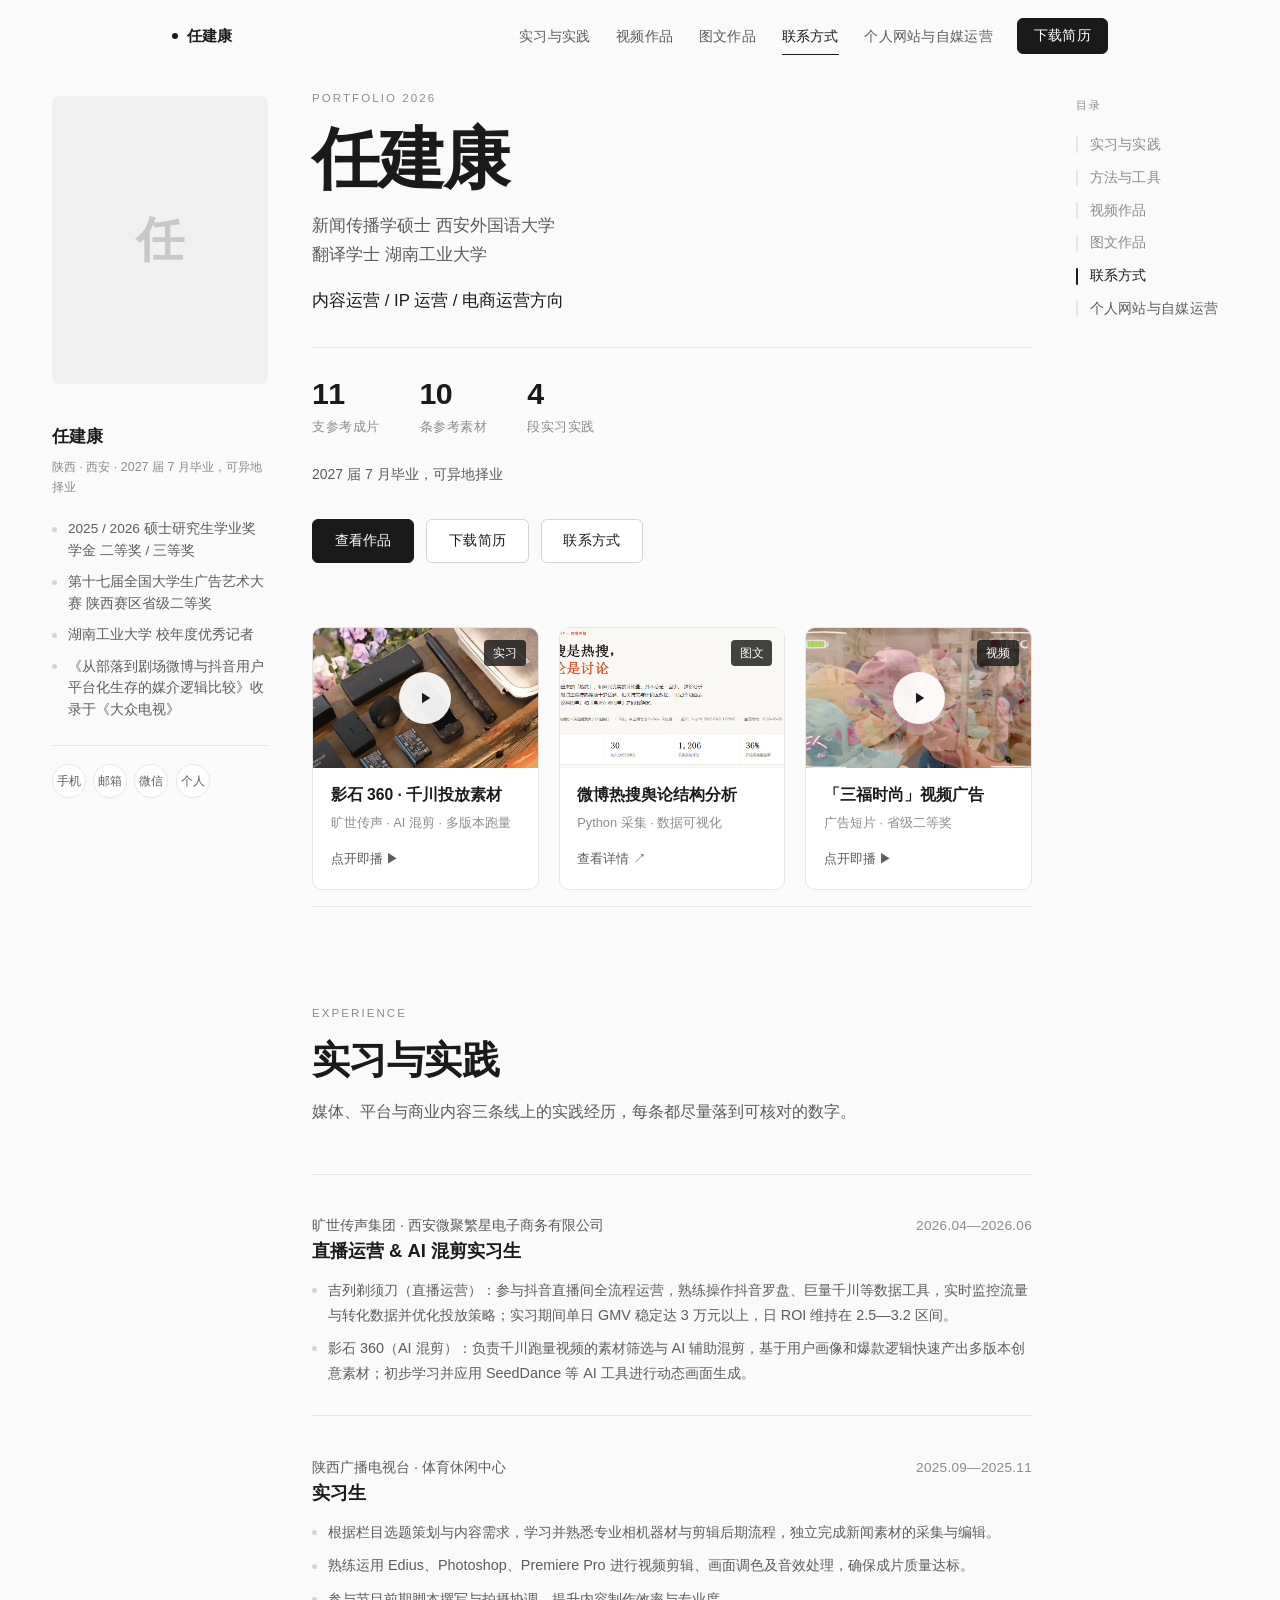
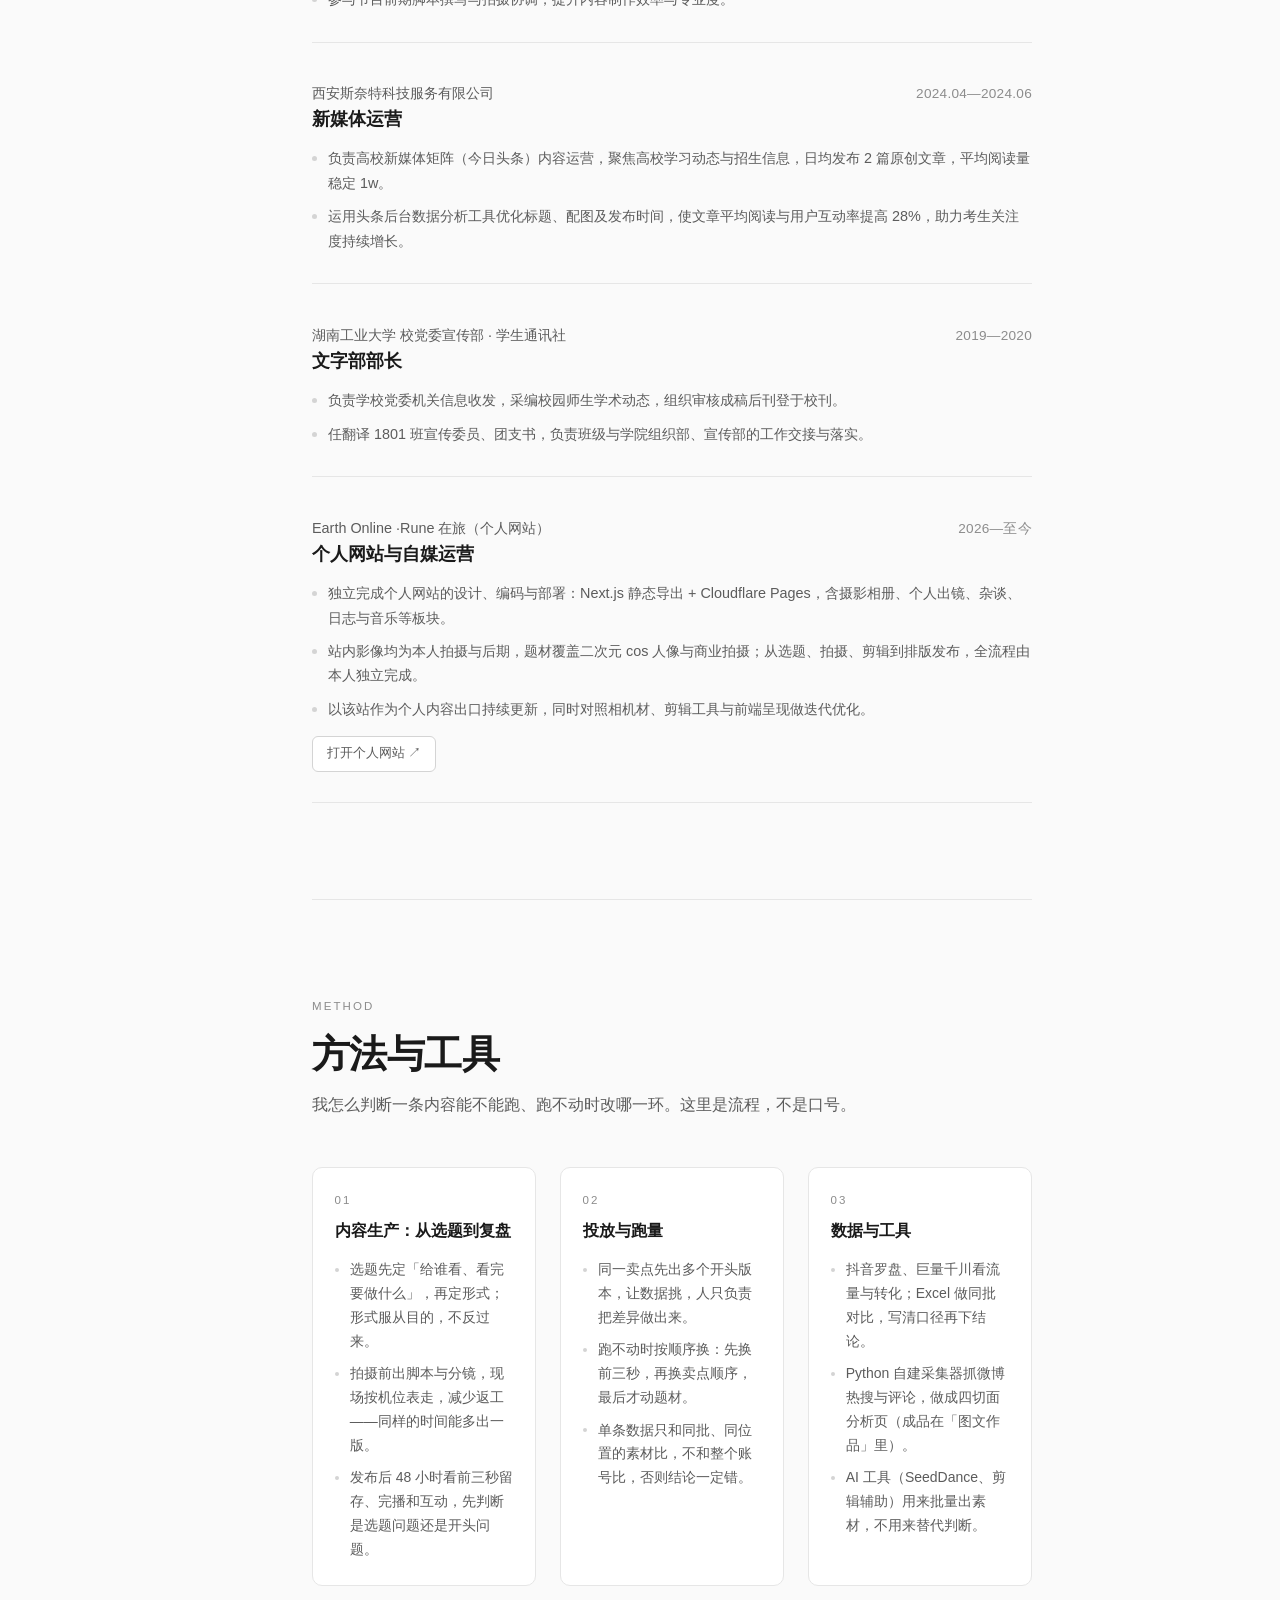
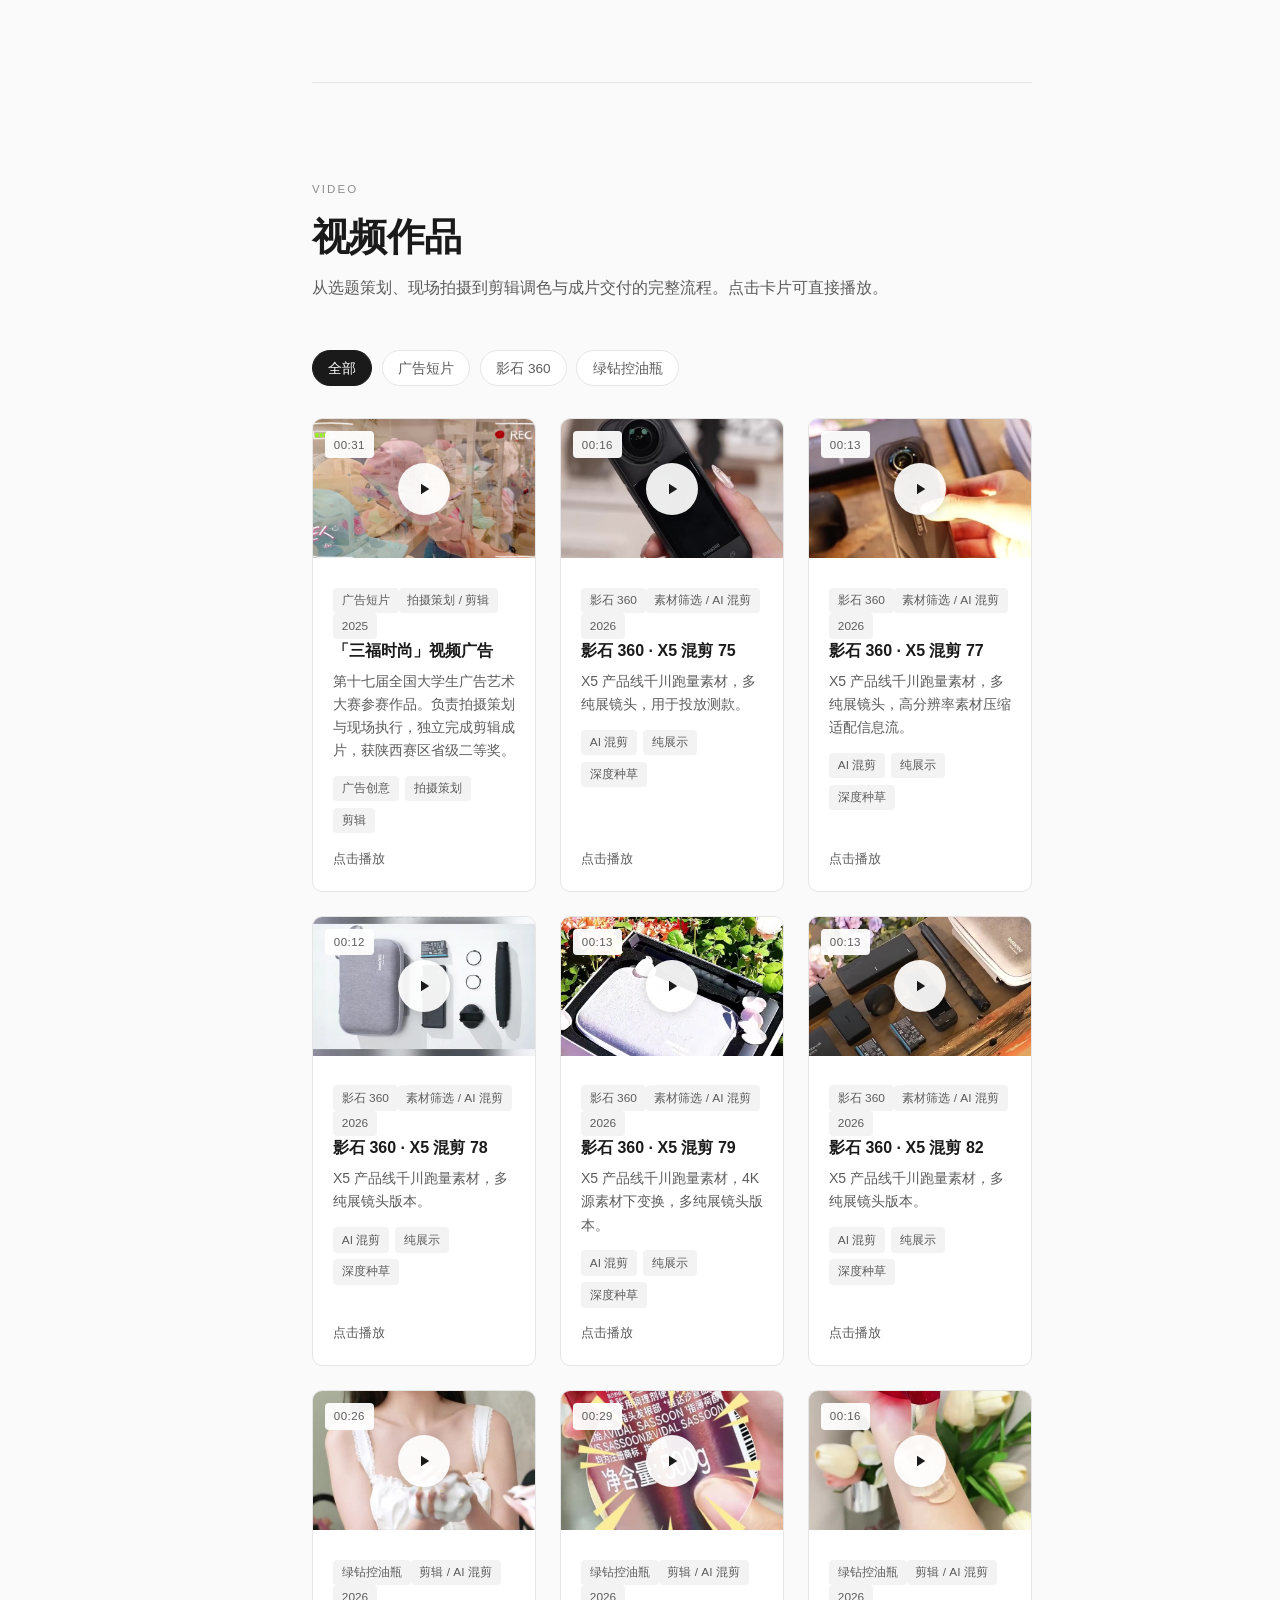
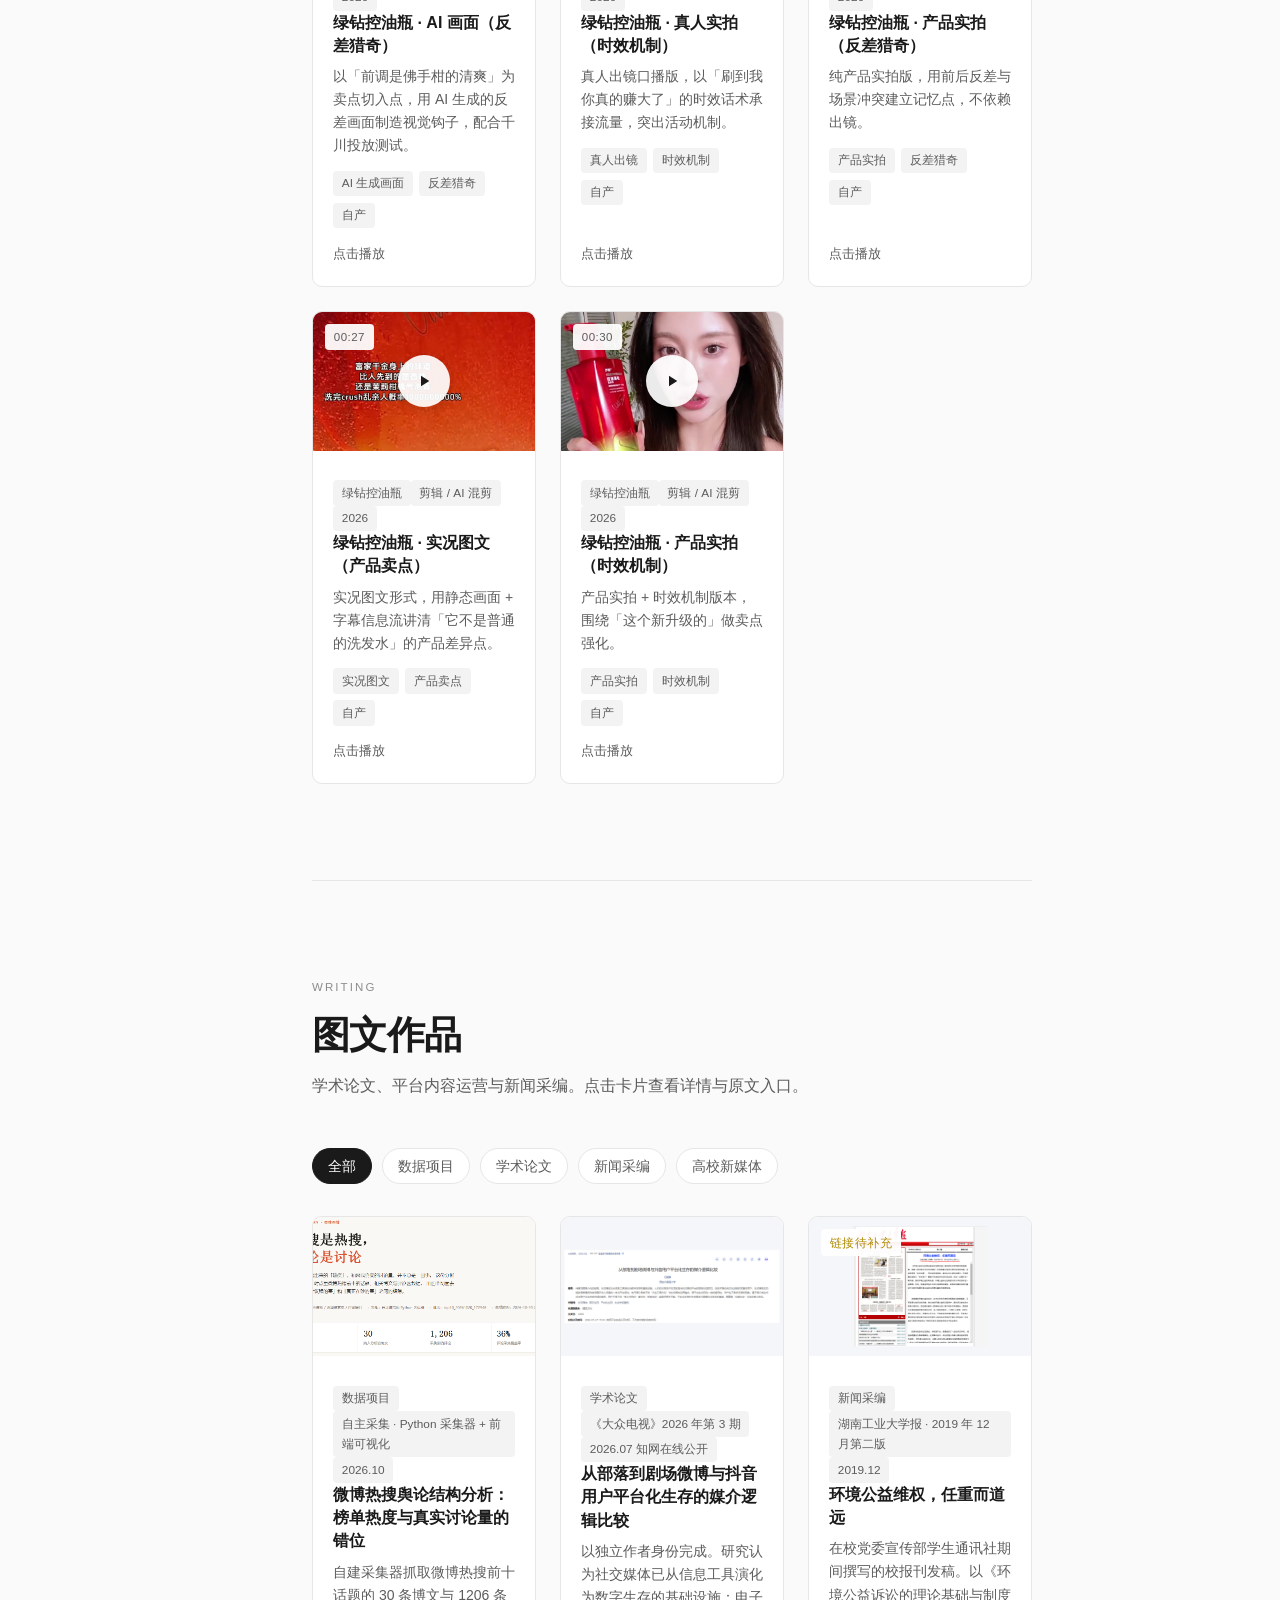
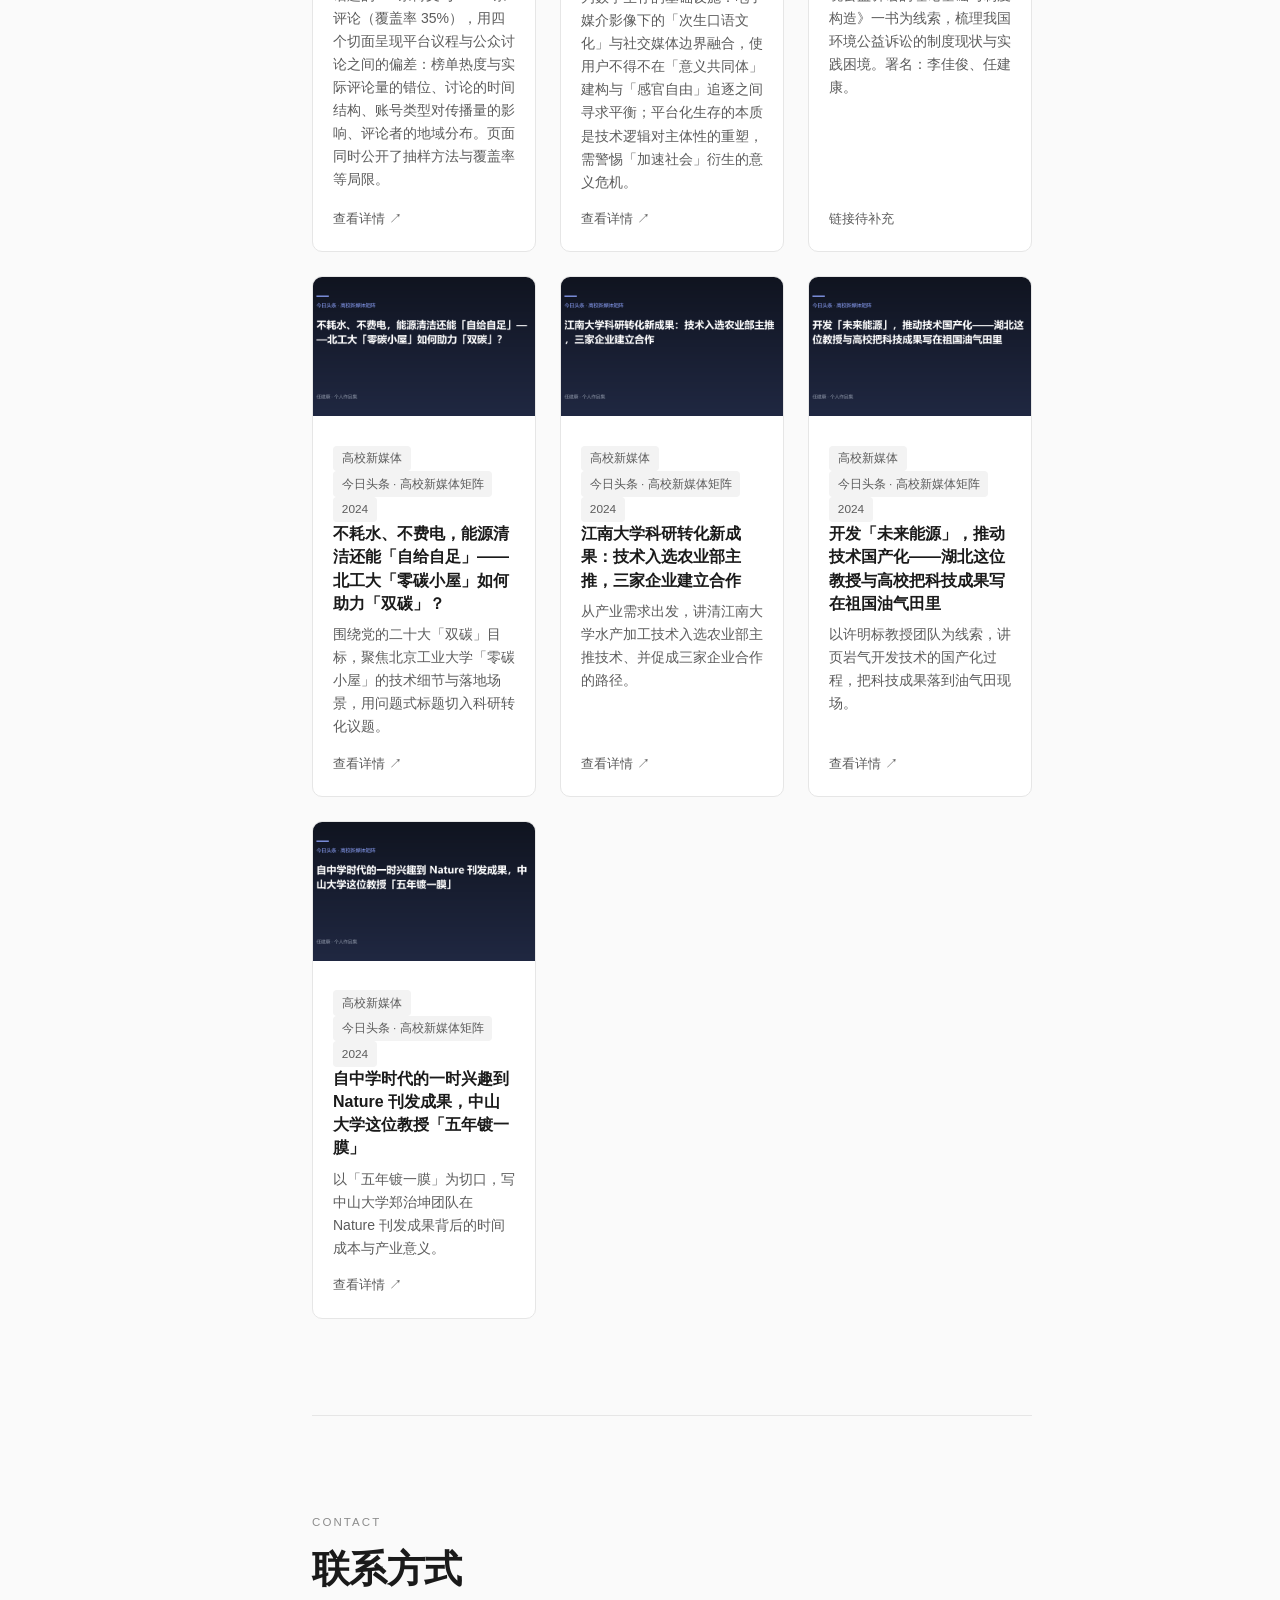
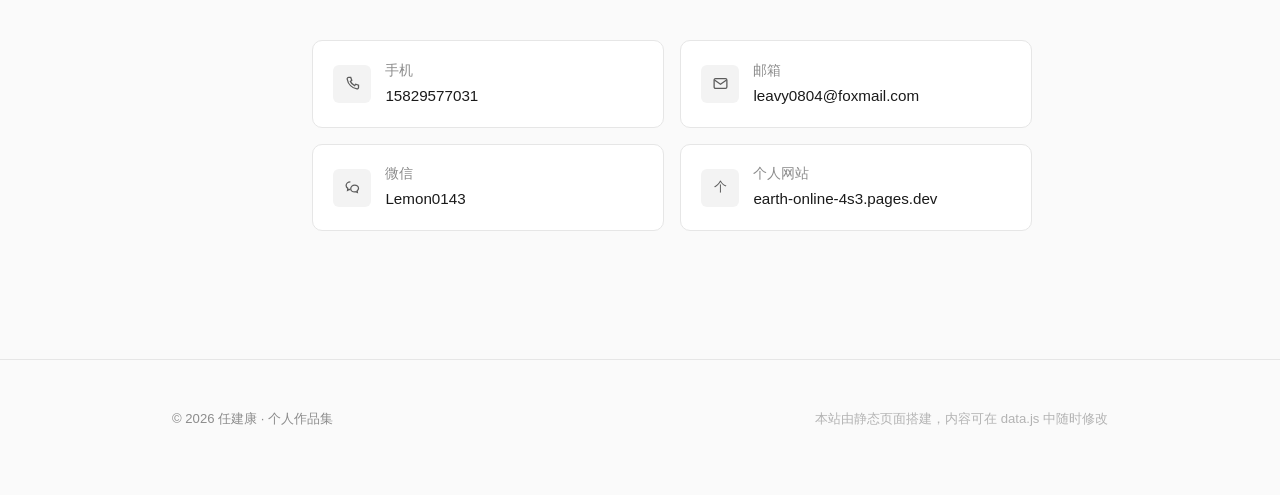
==== commit a538b95c: "重构作品集：三栏布局，方向改为内容/ IP / 电商运营，新增方法与工具一节" ====
--- a/index.html
+++ b/index.html
@@ -3,7 +3,7 @@
 <head>
   <meta charset="UTF-8" />
   <meta name="viewport" content="width=device-width, initial-scale=1" />
-  <meta name="theme-color" content="#2f54eb" />
+  <meta name="theme-color" content="#fafafa" />
   <title>个人作品集</title>
   <meta name="description" content="新闻传播学硕士个人作品集：视频作品、图文作品与联系方式。" />
   <link rel="stylesheet" href="assets/css/style.css" />
@@ -28,10 +28,25 @@
     </div>
   </header>
 
-  <main id="main">
-    <!-- ============ 首屏 ============ -->
-    <section class="hero" id="top">
-      <div class="wrap hero__inner">
+  <!-- ============ 三栏骨架：左档案 / 中内容 / 右目录 ============ -->
+  <div class="shell wrap">
+
+    <!-- 左栏：常驻个人档案（滚动时固定在原位） -->
+    <aside class="rail rail--left" aria-label="个人档案">
+      <div class="profile">
+        <div class="avatar" id="hero-avatar" aria-hidden="true"></div>
+        <p class="profile__name" id="rail-name"></p>
+        <p class="profile__meta" id="rail-meta"></p>
+        <ul class="highlights" id="hero-highlights"></ul>
+        <div class="profile__links" id="rail-links"></div>
+      </div>
+    </aside>
+
+    <!-- 中栏：正文 -->
+    <main id="main">
+
+      <!-- 首屏 -->
+      <section class="hero" id="top">
         <div class="hero__text">
           <p class="eyebrow" id="hero-eyebrow"></p>
           <h1 class="hero__name" id="hero-name"></h1>
@@ -41,36 +56,35 @@
           <p class="hero__avail" id="hero-avail" hidden></p>
           <div class="hero__actions" id="hero-actions"></div>
         </div>
-        <aside class="hero__card">
-          <div class="avatar" id="hero-avatar" aria-hidden="true"></div>
-          <ul class="highlights" id="hero-highlights"></ul>
-        </aside>
-      </div>
-
-      <!-- 首屏三个快捷入口：视频 / 图文 / 实习，点一下直达具体作品或某段实习（内容在 data.js 的 heroJumps 里改） -->
-      <div class="wrap">
+
+        <!-- 三个快捷入口：视频 / 图文 / 实习（内容在 data.js 的 heroJumps 里改） -->
         <div class="hero__jumps" id="hero-jumps" hidden>
           <div class="hero__jumps-grid" id="hero-jumps-grid"></div>
         </div>
-      </div>
-    </section>
-
-    <!-- ============ 关于我 ============ -->
-    <section class="section" id="about">
-      <div class="wrap">
-        <header class="section__head">
-          <p class="kicker" id="about-kicker"></p>
-          <h2 class="section__title" id="about-title"></h2>
-          <p class="section__desc" id="about-desc"></p>
-        </header>
-        <div class="stats" id="stats"></div>
-        <div class="about__body" id="about-body"></div>
-      </div>
-    </section>
-
-    <!-- ============ 视频作品 ============ -->
-    <section class="section" id="video" hidden>
-      <div class="wrap">
+      </section>
+
+      <!-- 实习与实践（放在最前：有结果、有数据，是运营岗最先看的东西） -->
+      <section class="section" id="experience" hidden>
+        <header class="section__head">
+          <p class="kicker" id="experience-kicker"></p>
+          <h2 class="section__title" id="experience-title"></h2>
+          <p class="section__desc" id="experience-desc"></p>
+        </header>
+        <div class="timeline" id="experience-list"></div>
+      </section>
+
+      <!-- 方法与工具（这一节是给运营 / 准产品岗看的：你怎么判断、怎么复盘） -->
+      <section class="section" id="method" hidden>
+        <header class="section__head">
+          <p class="kicker" id="method-kicker"></p>
+          <h2 class="section__title" id="method-title"></h2>
+          <p class="section__desc" id="method-desc"></p>
+        </header>
+        <div class="methods" id="method-list"></div>
+      </section>
+
+      <!-- 视频作品 -->
+      <section class="section" id="video" hidden>
         <header class="section__head">
           <p class="kicker" id="video-kicker"></p>
           <h2 class="section__title" id="video-title"></h2>
@@ -78,12 +92,10 @@
         </header>
         <div class="chips" id="video-chips" hidden></div>
         <div class="grid" id="video-grid"></div>
-      </div>
-    </section>
-
-    <!-- ============ 图文作品 ============ -->
-    <section class="section" id="article" hidden>
-      <div class="wrap">
+      </section>
+
+      <!-- 图文作品 -->
+      <section class="section" id="article" hidden>
         <header class="section__head">
           <p class="kicker" id="article-kicker"></p>
           <h2 class="section__title" id="article-title"></h2>
@@ -91,33 +103,26 @@
         </header>
         <div class="chips" id="article-chips" hidden></div>
         <div class="grid" id="article-grid"></div>
-      </div>
-    </section>
-
-    <!-- ============ 实习与实践 ============ -->
-    <section class="section" id="experience" hidden>
-      <div class="wrap">
-        <header class="section__head">
-          <p class="kicker" id="experience-kicker"></p>
-          <h2 class="section__title" id="experience-title"></h2>
-          <p class="section__desc" id="experience-desc"></p>
-        </header>
-        <div class="timeline" id="experience-list"></div>
-      </div>
-    </section>
-
-    <!-- ============ 联系方式 ============ -->
-    <section class="section" id="contact">
-      <div class="wrap">
+      </section>
+
+      <!-- 联系方式 -->
+      <section class="section" id="contact">
         <header class="section__head">
           <p class="kicker" id="contact-kicker"></p>
           <h2 class="section__title" id="contact-title"></h2>
           <p class="section__desc" id="contact-desc"></p>
         </header>
         <div class="socials" id="socials"></div>
-      </div>
-    </section>
-  </main>
+      </section>
+
+    </main>
+
+    <!-- 右栏：页内目录（滚动时高亮当前板块） -->
+    <aside class="rail rail--right" aria-label="页内目录">
+      <nav class="index" id="index"></nav>
+    </aside>
+
+  </div>
 
   <footer class="site-footer">
     <div class="wrap footer__inner">
@@ -125,6 +130,19 @@
       <span class="footer__hint">本站由静态页面搭建，内容可在 data.js 中随时修改</span>
     </div>
   </footer>
+
+  <!-- ============ 个人网站内嵌层（点导航里的「个人网站」时打开，不跳走） ============ -->
+  <div class="embed" id="embed" hidden>
+    <div class="embed__backdrop" data-embed-close></div>
+    <div class="embed__panel" role="dialog" aria-modal="true" aria-label="个人网站">
+      <div class="embed__bar">
+        <span class="embed__title">Earth Online ·Rune 在旅</span>
+        <a class="embed__ext" id="embed-ext" href="https://earth-online-4s3.pages.dev/" target="_blank" rel="noopener">新标签打开 ↗</a>
+        <button class="embed__close" type="button" data-embed-close aria-label="关闭">✕</button>
+      </div>
+      <iframe class="embed__frame" id="embed-frame" title="个人网站" loading="lazy" referrerpolicy="no-referrer"></iframe>
+    </div>
+  </div>
 
   <!-- ============ 作品弹层（视频播放 / 作品详情） ============ -->
   <div class="modal" id="modal" hidden>
@@ -142,5 +160,190 @@
 
   <script src="assets/js/data.js"></script>
   <script src="assets/js/main.js"></script>
+  <script>
+    /* 侧栏与页内目录：只补 data.js 里已有、main.js 没往这两处填的内容 */
+    (function () {
+      var D = window.PORTFOLIO_DATA || {};
+      var P = D.profile || {};
+      var S = D.site || {};
+
+      var nameEl = document.getElementById('rail-name');
+      if (nameEl) nameEl.textContent = P.name || '';
+
+      var metaEl = document.getElementById('rail-meta');
+      if (metaEl) {
+        var meta = [];
+        if (P.location) meta.push(P.location);
+        if (P.availability) meta.push(P.availability);
+        metaEl.textContent = meta.join(' · ');
+      }
+
+      /* 左栏底部的联系方式小图标 */
+      var linksEl = document.getElementById('rail-links');
+      if (linksEl) {
+        var socials = Array.isArray(D.socials) ? D.socials : [];
+        socials.forEach(function (s) {
+          var a = document.createElement(s.url ? 'a' : 'span');
+          a.className = 'profile__link';
+          a.textContent = String(s.name || '').slice(0, 2);
+          if (s.url) a.href = s.url;
+          if (s.name) a.title = s.name + '：' + (s.handle || '');
+          linksEl.appendChild(a);
+        });
+      }
+
+      /* 方法与工具：三块并列，内容在 data.js 的 methods 里改 */
+      var methodSec = document.getElementById('method');
+      var methodBox = document.getElementById('method-list');
+      var methods = Array.isArray(D.methods) ? D.methods : [];
+      var mCfg = (S.sections && S.sections.method) || {};
+      ['kicker', 'title', 'desc'].forEach(function (k) {
+        var el = document.getElementById('method-' + k);
+        if (el) el.textContent = mCfg[k] || '';
+      });
+      if (methodSec && methodBox) {
+        if (!methods.length) {
+          methodSec.hidden = true;
+        } else {
+          methodSec.hidden = false;
+          methodBox.innerHTML = '';
+          methods.forEach(function (m, i) {
+            var card = document.createElement('article');
+            card.className = 'method';
+
+            var no = document.createElement('span');
+            no.className = 'method__no';
+            no.textContent = String(i + 1).padStart(2, '0');
+
+            var h = document.createElement('h3');
+            h.className = 'method__title';
+            h.textContent = m.title || '';
+
+            card.appendChild(no);
+            card.appendChild(h);
+
+            if (Array.isArray(m.points) && m.points.length) {
+              var ul = document.createElement('ul');
+              ul.className = 'method__points';
+              m.points.forEach(function (p) {
+                var li = document.createElement('li');
+                li.textContent = p;
+                ul.appendChild(li);
+              });
+              card.appendChild(ul);
+            }
+            methodBox.appendChild(card);
+          });
+        }
+      }
+
+      /* 右栏页内目录 */
+      var nav = Array.isArray(S.nav) ? S.nav : [];
+      var indexEl = document.getElementById('index');
+
+      /* 个人网站：顶部导航与右栏目录各加一项（外链，新标签打开） */
+      var ext = (D.profile && D.profile.site) || S.site || null;
+      var extUrl = (D.profile && D.profile.site) ? D.profile.site : '';
+      var extLabel = '个人网站与自媒运营';
+
+      var topNav = document.getElementById('nav');
+      if (topNav && extUrl) {
+        var ea = document.createElement('a');
+        ea.className = 'nav__link nav__link--ext';
+        ea.href = extUrl;
+        ea.target = '_blank';
+        ea.rel = 'noopener';
+        ea.textContent = extLabel;
+        ea.addEventListener('click', openEmbed);
+        topNav.appendChild(ea);
+      }
+
+      /* 内嵌层：点「个人网站」在页内打开，不跳走 */
+      var embedEl = document.getElementById('embed');
+      var frameEl = document.getElementById('embed-frame');
+      var extLink = document.getElementById('embed-ext');
+
+      function openEmbed(e) {
+        if (!embedEl || !frameEl) return;
+        if (e) e.preventDefault();
+        if (!frameEl.getAttribute('src')) frameEl.setAttribute('src', extUrl);
+        if (extLink && extUrl) extLink.href = extUrl;
+        embedEl.hidden = false;
+        document.body.style.overflow = 'hidden';
+      }
+
+      function closeEmbed() {
+        if (!embedEl) return;
+        embedEl.hidden = true;
+        document.body.style.overflow = '';
+      }
+
+      if (embedEl) {
+        embedEl.querySelectorAll('[data-embed-close]').forEach(function (b) {
+          b.addEventListener('click', closeEmbed);
+        });
+        document.addEventListener('keydown', function (e) {
+          if (e.key === 'Escape' && !embedEl.hidden) closeEmbed();
+        });
+      }
+
+      if (indexEl && nav.length) {
+        var title = document.createElement('p');
+        title.className = 'index__title';
+        title.textContent = '目录';
+        indexEl.appendChild(title);
+
+        nav.forEach(function (n) {
+          var a = document.createElement('a');
+          a.className = 'index__link';
+          a.href = '#' + n.id;
+          a.textContent = n.label;
+          a.dataset.target = n.id;
+          indexEl.appendChild(a);
+        });
+
+        if (extUrl) {
+          var ix = document.createElement('a');
+          ix.className = 'index__link index__link--ext';
+          ix.href = extUrl;
+          ix.target = '_blank';
+          ix.rel = 'noopener';
+          ix.textContent = extLabel;
+          ix.addEventListener('click', openEmbed);
+          indexEl.appendChild(ix);
+        }
+
+        /* 滚动高亮：顶部导航与右栏目录一起联动 */
+        var links = document.querySelectorAll('#index .index__link, #nav .nav__link');
+        var sections = [];
+        nav.forEach(function (n) {
+          var sec = document.getElementById(n.id);
+          if (sec) sections.push(sec);
+        });
+
+        function setActive(id) {
+          links.forEach(function (l) {
+            var t = l.dataset.target || (l.getAttribute('href') || '').replace('#', '');
+            l.classList.toggle('is-active', t === id);
+          });
+        }
+
+        if ('IntersectionObserver' in window && sections.length) {
+          var seen = {};
+          var io = new IntersectionObserver(function (entries) {
+            entries.forEach(function (en) {
+              seen[en.target.id] = en.isIntersecting ? en.intersectionRatio : 0;
+            });
+            var best = null, bestV = 0;
+            Object.keys(seen).forEach(function (k) {
+              if (seen[k] > bestV) { bestV = seen[k]; best = k; }
+            });
+            if (best) setActive(best);
+          }, { rootMargin: '-20% 0px -55% 0px', threshold: [0, 0.25, 0.5, 0.75, 1] });
+          sections.forEach(function (s) { io.observe(s); });
+        }
+      }
+    })();
+  </script>
 </body>
 </html>
--- a/assets/css/style.css
+++ b/assets/css/style.css
@@ -1,355 +1,1124 @@
 /* ==========================================================================
-   作品集 · 样式
-   想整体换风格，只改下面 :root 里的颜色变量即可（深色模式变量在同名块里）
+   任建康 · 个人作品集  ·  样式表 v2
+   --------------------------------------------------------------------------
+   设计语言：灰阶、留白、大字号、细线分隔（编辑式极简排版）
+   目标设备：平板横屏（1024×768 / 1180×820）为主要演示环境
+   约束：不依赖任何 CDN；不依赖鼠标悬停；触屏可直接点
    ========================================================================== */
 
+/* ---------- 1. 设计变量 ---------- */
 :root {
-  --accent: #2f54eb;            /* 主色：按钮、强调 */
-  --accent-ink: #2f54eb;        /* 主色文字（深色模式下会自动变浅） */
-  --accent-2: #7c3aed;          /* 渐变辅色 */
-  --accent-soft: rgba(47, 84, 235, .09);
-
-  --bg: #ffffff;
-  --bg-soft: #f5f6fa;
-  --card: #ffffff;
-  --fg: #111318;
-  --fg-soft: #454b55;
-  --muted: #838a96;
-  --border: #e7e9ef;
-  --border-hover: #ccd3e3;
-  --header-bg: rgba(255, 255, 255, .82);
-
-  --shadow-sm: 0 1px 2px rgba(17, 19, 24, .05);
-  --shadow: 0 12px 32px -14px rgba(17, 19, 24, .22), 0 2px 6px rgba(17, 19, 24, .05);
-
-  --radius: 16px;
-  --radius-sm: 11px;
-  --max: 1140px;
-}
-
-@media (prefers-color-scheme: dark) {
-  :root {
-    --accent: #3b60f0;
-    --accent-ink: #93a9ff;
-    --accent-soft: rgba(147, 169, 255, .13);
-
-    --bg: #0e1014;
-    --bg-soft: #15181f;
-    --card: #171b22;
-    --fg: #eef1f6;
-    --fg-soft: #b4bac6;
-    --muted: #868d99;
-    --border: #252a34;
-    --border-hover: #38404e;
-    --header-bg: rgba(14, 16, 20, .78);
-
-    --shadow-sm: 0 1px 2px rgba(0, 0, 0, .4);
-    --shadow: 0 18px 44px -20px rgba(0, 0, 0, .75), 0 2px 6px rgba(0, 0, 0, .35);
-  }
-}
-
-/* ---------------- 基础 ---------------- */
-*, *::before, *::after { box-sizing: border-box; }
-html { scroll-behavior: smooth; -webkit-text-size-adjust: 100%; }
+  --bg: #fafafa;
+  --bg-elevated: #ffffff;
+  --text: #1a1a1a;
+  --text-muted: #5c5c5c;
+  --text-faint: #8c8c8c;
+  --line: #e6e6e6;
+  --line-strong: #d4d4d4;
+  --radius: 6px;
+  --radius-lg: 10px;
+
+  --wrap: 1000px;          /* 内容栏宽，平板上两边留足空白 */
+  --gutter: 2rem;
+
+  --font: -apple-system, BlinkMacSystemFont, "Segoe UI", Roboto,
+          "Helvetica Neue", "PingFang SC", "Hiragino Sans GB",
+          "Microsoft YaHei", sans-serif;
+
+  --ease: cubic-bezier(0.4, 0.18, 0.2, 1);
+}
+
+/* ---------- 2. 基础 ---------- */
+* { margin: 0; padding: 0; box-sizing: border-box; }
+
+html {
+  scroll-behavior: smooth;
+  -webkit-text-size-adjust: 100%;
+}
+
 body {
-  margin: 0;
+  font-family: var(--font);
+  font-size: 17px;
+  line-height: 1.75;
+  color: var(--text);
   background: var(--bg);
-  color: var(--fg);
-  font-family: -apple-system, BlinkMacSystemFont, "Segoe UI", "PingFang SC",
-    "Hiragino Sans GB", "Microsoft YaHei", "Source Han Sans SC", sans-serif;
-  font-size: 16px;
+  -webkit-font-smoothing: antialiased;
+}
+
+img, video { display: block; max-width: 100%; height: auto; }
+a { color: inherit; text-decoration: none; }
+button { font: inherit; cursor: pointer; border: none; background: none; color: inherit; }
+ul, ol { list-style: none; }
+[hidden] { display: none !important; }
+
+::selection { background: #1a1a1a; color: #fff; }
+
+.wrap {
+  width: 100%;
+  max-width: var(--wrap);
+  margin: 0 auto;
+  padding: 0 var(--gutter);
+}
+
+.skip-link {
+  position: absolute;
+  left: -9999px;
+  top: 0;
+  background: var(--text);
+  color: #fff;
+  padding: 0.75rem 1.25rem;
+  border-radius: var(--radius);
+  z-index: 999;
+}
+.skip-link:focus { left: 1rem; top: 1rem; }
+
+:focus-visible {
+  outline: 2px solid var(--text);
+  outline-offset: 3px;
+  border-radius: 3px;
+}
+
+/* ---------- 3. 顶栏 ---------- */
+.site-header {
+  position: fixed;
+  top: 0; left: 0; right: 0;
+  z-index: 50;
+  background: linear-gradient(to bottom, rgba(250, 250, 250, 0.94), rgba(250, 250, 250, 0));
+  pointer-events: none;
+}
+
+.header__inner {
+  display: flex;
+  align-items: center;
+  justify-content: space-between;
+  gap: 1.5rem;
+  padding-top: 1.1rem;
+  padding-bottom: 1.1rem;
+  pointer-events: auto;
+}
+
+.brand {
+  display: inline-flex;
+  align-items: center;
+  gap: 0.55rem;
+  font-size: 0.95rem;
+  font-weight: 600;
+  letter-spacing: 0.02em;
+}
+
+.brand__dot {
+  width: 6px;
+  height: 6px;
+  border-radius: 50%;
+  background: var(--text);
+  flex: none;
+}
+
+.nav {
+  display: flex;
+  align-items: center;
+  gap: 1.6rem;
+  margin-left: auto;
+}
+
+.nav__link {
+  position: relative;
+  font-size: 0.875rem;
+  color: var(--text-muted);
+  padding: 0.4rem 0;
+  letter-spacing: 0.02em;
+  transition: color 0.2s var(--ease);
+}
+
+.nav__link::after {
+  content: "";
+  position: absolute;
+  left: 0; right: 0; bottom: 0;
+  height: 1px;
+  background: var(--text);
+  transform: scaleX(0);
+  transform-origin: left;
+  transition: transform 0.3s var(--ease);
+}
+
+.nav__link:hover,
+.nav__link.is-active { color: var(--text); }
+
+.nav__link:hover::after,
+.nav__link.is-active::after { transform: scaleX(1); }
+
+.header__actions { display: flex; align-items: center; gap: 0.75rem; }
+
+.nav-toggle { display: none; width: 40px; height: 40px; flex-direction: column; justify-content: center; align-items: center; gap: 5px; }
+.nav-toggle span { display: block; height: 1.5px; width: 22px; background: var(--text); transition: transform 0.25s var(--ease), opacity 0.2s; }
+
+/* ---------- 4. 按钮 ---------- */
+.btn {
+  display: inline-flex;
+  align-items: center;
+  justify-content: center;
+  gap: 0.4rem;
+  min-height: 44px;
+  padding: 0 1.35rem;
+  border-radius: var(--radius);
+  border: 1px solid var(--line-strong);
+  background: var(--bg-elevated);
+  font-size: 0.9rem;
+  letter-spacing: 0.02em;
+  transition: background 0.2s var(--ease), border-color 0.2s var(--ease), color 0.2s var(--ease);
+}
+
+.btn:hover { border-color: var(--text); }
+
+.btn--primary {
+  background: var(--text);
+  border-color: var(--text);
+  color: #fff;
+}
+.btn--primary:hover { background: #333; border-color: #333; }
+
+.btn--sm { min-height: 36px; padding: 0 1rem; font-size: 0.85rem; }
+
+/* ---------- 5. 首屏 ---------- */
+/* ---------- 5. 三栏骨架 ---------- */
+.shell {
+  display: grid;
+  grid-template-columns: 216px minmax(0, 1fr) 152px;
+  gap: 2.75rem;
+  max-width: 1240px;
+  padding-top: 5.5rem;
+  padding-bottom: 2rem;
+  align-items: start;
+}
+
+.rail { position: sticky; top: 6rem; align-self: start; }
+
+/* 左栏：个人档案 */
+.profile {
+  display: flex;
+  flex-direction: column;
+}
+
+.profile__name {
+  font-size: 1.05rem;
+  font-weight: 700;
+  letter-spacing: -0.01em;
+  margin-top: 1.15rem;
+}
+
+.profile__meta {
+  margin-top: 0.4rem;
+  font-size: 0.78rem;
+  color: var(--text-faint);
+  line-height: 1.6;
+}
+
+.profile .highlights { margin-top: 1.25rem; gap: 0.6rem; }
+
+.profile__links {
+  display: flex;
+  gap: 0.45rem;
+  margin-top: 1.5rem;
+  padding-top: 1.15rem;
+  border-top: 1px solid var(--line);
+}
+
+.profile__link {
+  display: inline-flex;
+  align-items: center;
+  justify-content: center;
+  width: 34px; height: 34px;
+  border-radius: 50%;
+  border: 1px solid var(--line);
+  font-size: 0.72rem;
+  color: var(--text-muted);
+  background: var(--bg-elevated);
+  transition: border-color 0.2s var(--ease), color 0.2s var(--ease);
+}
+
+.profile__link:hover { border-color: var(--text); color: var(--text); }
+
+/* 右栏：页内目录 */
+.index { display: flex; flex-direction: column; gap: 0.15rem; }
+
+.index__title {
+  font-size: 0.68rem;
+  letter-spacing: 0.18em;
+  text-transform: uppercase;
+  color: var(--text-faint);
+  margin-bottom: 0.75rem;
+}
+
+.index__link {
+  position: relative;
+  padding: 0.34rem 0 0.34rem 0.85rem;
+  font-size: 0.875rem;
+  color: var(--text-faint);
+  line-height: 1.4;
+  letter-spacing: 0.02em;
+  transition: color 0.2s var(--ease);
+}
+
+.index__link::before {
+  content: "";
+  position: absolute;
+  left: 0; top: 0.42rem; bottom: 0.42rem;
+  width: 2px;
+  background: var(--line);
+  border-radius: 2px;
+  transition: background 0.2s var(--ease);
+}
+
+.index__link:hover { color: var(--text-muted); }
+
+.index__link.is-active { color: var(--text); }
+.index__link.is-active::before { background: var(--text); }
+
+.nav__link--ext,
+.index__link--ext { color: var(--text-muted); }
+
+.index__link--ext {
+  padding-left: 0.85rem;
+  font-size: 0.875rem;
+  white-space: nowrap;
+  letter-spacing: 0.02em;
+}
+
+/* 与上面几项同版式：保留左侧竖线，间距一致 */
+.index__link--ext::before { background: var(--line); }
+
+/* ---------- 5b. 首屏 ---------- */
+.hero {
+  min-height: 82vh;
+  display: flex;
+  flex-direction: column;
+  justify-content: center;
+  padding-bottom: 1rem;
+}
+
+.avatar {
+  width: 100%;
+  aspect-ratio: 3 / 4;
+  border-radius: var(--radius);
+  background: #f0f0f0 center/cover no-repeat;
+  display: flex;
+  align-items: center;
+  justify-content: center;
+  font-size: 3rem;
+  font-weight: 600;
+  color: #c8c8c8;
+  margin-bottom: 1.25rem;
+  overflow: hidden;
+}
+
+.avatar img { width: 100%; height: 100%; object-fit: cover; }
+
+.highlights { display: flex; flex-direction: column; gap: 0.7rem; }
+
+.highlights li {
+  position: relative;
+  padding-left: 1rem;
+  font-size: 0.85rem;
+  line-height: 1.6;
+  color: var(--text-muted);
+}
+
+.highlights li::before {
+  content: "";
+  position: absolute;
+  left: 0; top: 0.62em;
+  width: 5px; height: 5px;
+  border-radius: 50%;
+  background: var(--line-strong);
+}
+
+.eyebrow {
+  font-size: 0.72rem;
+  letter-spacing: 0.18em;
+  text-transform: uppercase;
+  color: var(--text-faint);
+  margin-bottom: 1rem;
+}
+
+.hero__name {
+  font-size: clamp(2.6rem, 5.2vw, 4.2rem);
+  line-height: 1.08;
+  font-weight: 700;
+  letter-spacing: -0.02em;
+  margin-bottom: 1rem;
+}
+
+.hero__title {
+  font-size: 1.0625rem;
+  color: var(--text-muted);
+  white-space: pre-line;
   line-height: 1.7;
-  -webkit-font-smoothing: antialiased;
-}
-img { max-width: 100%; display: block; }
-a { color: inherit; text-decoration: none; }
-h1, h2, h3, p, ul { margin: 0; }
-[hidden] { display: none !important; }
-
-.wrap { width: 100%; max-width: var(--max); margin: 0 auto; padding: 0 24px; }
-
-.skip-link {
-  position: absolute; left: -9999px; top: 0; z-index: 200;
-  background: var(--fg); color: var(--bg); padding: 8px 14px; border-radius: 0 0 8px 0;
-}
-.skip-link:focus { left: 0; }
-
-.load-error {
-  margin: 0; padding: 14px 20px; background: #ffe8e8; color: #8a1f1f;
-  font-size: 14px; text-align: center;
-}
-
-/* ---------------- 顶部导航 ---------------- */
-.site-header {
-  position: sticky; top: 0; z-index: 60;
-  background: var(--header-bg);
-  -webkit-backdrop-filter: saturate(180%) blur(12px);
-  backdrop-filter: saturate(180%) blur(12px);
-  border-bottom: 1px solid var(--border);
-}
-.header__inner { display: flex; align-items: center; gap: 18px; height: 64px; }
-
-.brand { display: inline-flex; align-items: center; gap: 9px; font-weight: 650; font-size: 15.5px; white-space: nowrap; }
-.brand__dot { width: 9px; height: 9px; border-radius: 50%; background: linear-gradient(135deg, var(--accent), var(--accent-2)); }
-
-.nav { display: flex; gap: 2px; margin-left: auto; }
-.nav__link {
-  padding: 8px 13px; border-radius: 9px; font-size: 14.5px; color: var(--fg-soft);
-  transition: background .16s, color .16s;
-}
-.nav__link:hover { color: var(--fg); background: var(--bg-soft); }
-.nav__link.is-active { color: var(--accent-ink); background: var(--accent-soft); font-weight: 600; }
-
-.header__actions { display: flex; align-items: center; gap: 10px; }
-
-.nav-toggle {
-  display: none; width: 38px; height: 38px; padding: 9px; border: 1px solid var(--border);
-  border-radius: 10px; background: var(--card); cursor: pointer; flex-direction: column;
-  justify-content: space-between;
-}
-.nav-toggle span { display: block; height: 2px; background: var(--fg-soft); border-radius: 2px; }
-
-/* ---------------- 按钮 ---------------- */
-.btn {
-  display: inline-flex; align-items: center; gap: 8px; padding: 11px 20px;
-  border: 1px solid var(--border); border-radius: 999px; background: var(--card);
-  color: var(--fg); font-family: inherit; font-size: 14.5px; font-weight: 500;
-  line-height: 1.2; cursor: pointer; white-space: nowrap;
-  transition: transform .16s, border-color .16s, color .16s, filter .16s, box-shadow .16s;
-}
-.btn:hover { border-color: var(--accent); color: var(--accent-ink); transform: translateY(-1px); }
-.btn--primary { background: var(--accent); border-color: var(--accent); color: #fff; }
-.btn--primary:hover { color: #fff; filter: brightness(1.08); box-shadow: var(--shadow-sm); }
-.btn--sm { padding: 8px 16px; font-size: 13.5px; }
-
-/* ---------------- 首屏 ---------------- */
-.hero { position: relative; overflow: hidden; }
-.hero::before {
-  content: ""; position: absolute; left: 50%; top: -55%; width: 150%; height: 130%;
-  transform: translateX(-50%);
-  background: radial-gradient(50% 55% at 50% 40%, var(--accent-soft), transparent 72%);
-  pointer-events: none;
-}
-.hero__inner {
-  position: relative; display: grid; grid-template-columns: minmax(0, 1.12fr) minmax(0, .88fr);
-  gap: 52px; align-items: center; padding-top: 78px; padding-bottom: 74px;
-}
-.eyebrow {
-  font-size: 12.5px; font-weight: 650; letter-spacing: .16em; text-transform: uppercase;
-  color: var(--accent-ink); margin-bottom: 14px;
-}
-.hero__name { font-size: clamp(34px, 5vw, 52px); line-height: 1.14; letter-spacing: -.015em; margin-bottom: 12px; }
-.hero__title { font-size: 17px; font-weight: 500; color: var(--fg-soft); margin-bottom: 10px; white-space: pre-line; }
-.hero__tagline { font-size: 16px; color: var(--muted); max-width: 36em; margin-bottom: 28px; }
-.hero__actions { display: flex; flex-wrap: wrap; gap: 12px; }
-
-.hero__card {
-  background: var(--card); border: 1px solid var(--border); border-radius: var(--radius);
-  padding: 26px; box-shadow: var(--shadow-sm);
-}
-.avatar {
-  width: 86px; height: 86px; border-radius: 50%; overflow: hidden; margin-bottom: 20px;
-  background: linear-gradient(135deg, var(--accent), var(--accent-2));
-  color: #fff; display: grid; place-items: center; font-size: 30px; font-weight: 600;
-}
-.avatar img { width: 100%; height: 100%; object-fit: cover; }
-
-.highlights { list-style: none; padding: 0; display: grid; gap: 12px; }
-.highlights li { position: relative; padding-left: 24px; font-size: 14.5px; color: var(--fg-soft); line-height: 1.6; }
-.highlights li::before {
-  content: ""; position: absolute; left: 1px; top: 8px; width: 8px; height: 8px;
-  border-radius: 50%; border: 2px solid var(--accent); background: var(--accent-soft);
-}
-
-/* ---------------- 板块 ---------------- */
-.section { padding: 72px 0; border-top: 1px solid var(--border); }
-.section__head { max-width: 62ch; margin-bottom: 34px; }
-.kicker { font-size: 12.5px; font-weight: 650; letter-spacing: .16em; text-transform: uppercase; color: var(--accent-ink); margin-bottom: 8px; }
-.section__title { font-size: clamp(23px, 2.6vw, 30px); letter-spacing: -.01em; margin-bottom: 10px; }
-.section__desc { color: var(--muted); font-size: 15.5px; }
-
-.reveal { opacity: 0; transform: translateY(14px); transition: opacity .5s ease, transform .5s ease; }
+}
+
+.hero__tagline {
+  margin-top: 1rem;
+  font-size: 1.05rem;
+  color: var(--text);
+  max-width: 34em;
+}
+
+.hero__metrics {
+  display: flex;
+  flex-wrap: wrap;
+  gap: 2.5rem;
+  margin-top: 2rem;
+  padding-top: 1.75rem;
+  border-top: 1px solid var(--line);
+}
+
+.hero__metric-num {
+  display: block;
+  font-size: 1.9rem;
+  font-weight: 700;
+  line-height: 1.15;
+  letter-spacing: -0.02em;
+}
+
+.hero__metric-label {
+  display: block;
+  margin-top: 0.3rem;
+  font-size: 0.8rem;
+  color: var(--text-faint);
+  letter-spacing: 0.04em;
+}
+
+.hero__avail {
+  margin-top: 1.5rem;
+  font-size: 0.875rem;
+  color: var(--text-muted);
+}
+
+.hero__actions {
+  display: flex;
+  flex-wrap: wrap;
+  gap: 0.75rem;
+  margin-top: 2rem;
+}
+
+/* 首屏三个快捷入口 */
+.hero__jumps { margin-top: 4rem; }
+
+.hero__jumps-grid {
+  display: grid;
+  grid-template-columns: repeat(3, 1fr);
+  gap: 1.25rem;
+}
+
+.jcard {
+  position: relative;
+  display: flex;
+  flex-direction: column;
+  background: var(--bg-elevated);
+  border: 1px solid var(--line);
+  border-radius: var(--radius-lg);
+  overflow: hidden;
+  transition: border-color 0.2s var(--ease), transform 0.2s var(--ease);
+}
+
+.jcard:hover { border-color: var(--line-strong); transform: translateY(-2px); }
+
+.jcard .thumb { aspect-ratio: 16 / 10; }
+
+.jcard__body { padding: 1rem 1.1rem 1.15rem; }
+
+.jcard__title {
+  font-size: 0.98rem;
+  font-weight: 600;
+  line-height: 1.45;
+}
+
+.jcard__note {
+  margin-top: 0.3rem;
+  font-size: 0.8rem;
+  color: var(--text-faint);
+}
+
+.jcard__go {
+  margin-top: 0.85rem;
+  font-size: 0.8rem;
+  color: var(--text-muted);
+}
+
+/* ---------- 6. 通用板块 ---------- */
+.section {
+  padding: 6rem 0;
+  border-top: 1px solid var(--line);
+}
+
+.section__head {
+  max-width: 46rem;
+  margin-bottom: 3rem;
+}
+
+.kicker {
+  font-size: 0.72rem;
+  letter-spacing: 0.18em;
+  text-transform: uppercase;
+  color: var(--text-faint);
+  margin-bottom: 0.9rem;
+}
+
+.section__title {
+  font-size: clamp(1.75rem, 3vw, 2.6rem);
+  line-height: 1.2;
+  font-weight: 700;
+  letter-spacing: -0.015em;
+}
+
+.section__desc {
+  margin-top: 0.9rem;
+  color: var(--text-muted);
+  font-size: 1rem;
+}
+
+/* 滚动出现动画：幅度小、时间短，避免现场滑动时内容空白 */
+.reveal {
+  opacity: 0;
+  transform: translateY(10px);
+  transition: opacity 0.45s var(--ease), transform 0.45s var(--ease);
+}
 .reveal.is-visible { opacity: 1; transform: none; }
-
-/* 统计数字 */
-.stats { display: grid; grid-template-columns: repeat(auto-fit, minmax(150px, 1fr)); gap: 14px; margin-bottom: 32px; }
-.stat { background: var(--bg-soft); border: 1px solid var(--border); border-radius: var(--radius-sm); padding: 16px 18px; }
-.stat__num { font-size: 26px; font-weight: 650; line-height: 1.2; }
-.stat__label { font-size: 13.5px; color: var(--muted); margin-top: 4px; }
-
-/* 关于我 */
-.about__body { display: grid; gap: 16px; }
-.about__body > p { color: var(--fg-soft); font-size: 15.8px; line-height: 1.9; max-width: 74ch; }
-.skills { display: grid; grid-template-columns: repeat(auto-fit, minmax(260px, 1fr)); gap: 14px; margin-top: 12px; }
-.skill { border: 1px solid var(--border); border-radius: var(--radius-sm); background: var(--card); padding: 16px 18px; }
-.skill__title { font-size: 14px; font-weight: 650; color: var(--accent-ink); margin-bottom: 6px; }
-.skill__items { font-size: 14.2px; color: var(--fg-soft); line-height: 1.7; }
-
-/* 分类筛选 */
-.chips { display: flex; flex-wrap: wrap; gap: 8px; margin-bottom: 24px; }
-.chip {
-  padding: 7px 15px; border: 1px solid var(--border); border-radius: 999px;
-  background: transparent; color: var(--fg-soft); font-family: inherit; font-size: 13.8px;
-  cursor: pointer; transition: background .16s, color .16s, border-color .16s;
-}
-.chip:hover { border-color: var(--border-hover); color: var(--fg); }
-.chip.is-active { background: var(--fg); border-color: var(--fg); color: var(--bg); font-weight: 550; }
-
-/* 作品网格 */
-.grid { display: grid; grid-template-columns: repeat(auto-fill, minmax(300px, 1fr)); gap: 22px; }
-
-.card {
-  display: flex; flex-direction: column; overflow: hidden; text-align: left;
-  background: var(--card); border: 1px solid var(--border); border-radius: var(--radius);
-  cursor: pointer; outline: none;
-  transition: transform .18s ease, box-shadow .18s ease, border-color .18s ease;
-}
-.card:hover, .card:focus-visible { transform: translateY(-3px); box-shadow: var(--shadow); border-color: var(--border-hover); }
-.card:focus-visible { box-shadow: 0 0 0 3px var(--accent-soft), var(--shadow); }
-
-.thumb { position: relative; aspect-ratio: 16 / 9; background: var(--bg-soft); overflow: hidden; }
-.thumb__img { width: 100%; height: 100%; object-fit: cover; transition: transform .45s ease; }
-.card:hover .thumb__img { transform: scale(1.035); }
-.thumb__ph {
-  position: absolute; inset: 0; display: grid; place-items: center;
-  background: linear-gradient(135deg, var(--accent-soft), transparent 65%), var(--bg-soft);
-  color: var(--muted); font-size: 13px; letter-spacing: .1em;
-}
-.thumb__badge {
-  position: absolute; right: 10px; bottom: 10px; padding: 3px 10px; border-radius: 999px;
-  background: rgba(0, 0, 0, .62); color: #fff; font-size: 12px; letter-spacing: .02em;
-}
-.thumb__badge--pending { background: rgba(0, 0, 0, .45); }
-.thumb__play {
-  position: absolute; left: 50%; top: 50%; transform: translate(-50%, -50%);
-  width: 46px; height: 46px; border-radius: 50%; display: grid; place-items: center;
-  background: rgba(0, 0, 0, .55); color: #fff; transition: transform .18s, background .18s;
-}
-.card:hover .thumb__play { transform: translate(-50%, -50%) scale(1.08); background: var(--accent); }
-
-.card__body { display: flex; flex-direction: column; gap: 9px; padding: 16px 18px 18px; flex: 1; }
-.card__meta { display: flex; flex-wrap: wrap; gap: 6px 8px; }
-.card__tag { font-size: 12.3px; color: var(--muted); }
-.card__tag + .card__tag::before { content: "·"; margin-right: 6px; color: var(--border-hover); }
-.card__title { font-size: 16.5px; font-weight: 640; line-height: 1.45; }
-.card__desc {
-  font-size: 14.2px; color: var(--fg-soft); line-height: 1.72;
-  display: -webkit-box; -webkit-line-clamp: 3; -webkit-box-orient: vertical; overflow: hidden;
-}
-.card__tags { display: flex; flex-wrap: wrap; gap: 6px; }
-.tag {
-  font-size: 12.2px; color: var(--fg-soft); background: var(--bg-soft);
-  border: 1px solid var(--border); border-radius: 6px; padding: 2px 8px;
-}
-.card__foot {
-  margin-top: auto; padding-top: 12px; font-size: 13.2px;
-  color: var(--accent-ink); font-weight: 500;
-}
-.card__pending { color: var(--muted); font-weight: 400; }
-
-/* 实习与实践 */
-.timeline { display: grid; gap: 16px; }
-.exp { background: var(--card); border: 1px solid var(--border); border-radius: var(--radius-sm); padding: 20px 22px; display: grid; gap: 10px; }
-.exp__top { display: flex; flex-wrap: wrap; gap: 4px 16px; align-items: baseline; justify-content: space-between; }
-.exp__org { font-size: 16px; font-weight: 640; }
-.exp__role { font-size: 14.3px; color: var(--accent-ink); margin-top: 2px; }
-.exp__period { font-size: 13.3px; color: var(--muted); white-space: nowrap; }
-.exp__points { padding-left: 20px; display: grid; gap: 6px; color: var(--fg-soft); font-size: 14.5px; }
-.exp__points li { line-height: 1.75; }
-
-/* 联系方式 */
-.socials { display: grid; grid-template-columns: repeat(auto-fill, minmax(230px, 1fr)); gap: 14px; }
-.social {
-  display: flex; align-items: center; gap: 13px; padding: 16px 18px;
-  background: var(--card); border: 1px solid var(--border); border-radius: var(--radius-sm);
-  transition: transform .16s, box-shadow .16s, border-color .16s;
-}
-a.social:hover { transform: translateY(-2px); box-shadow: var(--shadow-sm); border-color: var(--border-hover); }
-.social--pending { opacity: .6; }
-.social__icon {
-  flex: 0 0 auto; width: 38px; height: 38px; border-radius: 10px;
-  display: grid; place-items: center; background: var(--accent-soft); color: var(--accent-ink);
-  font-size: 14.5px; font-weight: 650;
-}
-.social__info { min-width: 0; }
-.social__name { font-size: 14.5px; font-weight: 620; }
-.social__handle { font-size: 13px; color: var(--muted); word-break: break-all; }
-
-/* ---------------- 页脚 ---------------- */
-.site-footer { border-top: 1px solid var(--border); padding: 26px 0; color: var(--muted); font-size: 13.3px; }
-.footer__inner { display: flex; flex-wrap: wrap; gap: 8px 16px; justify-content: space-between; align-items: center; }
-
-/* ---------------- 弹层 ---------------- */
-.modal { position: fixed; inset: 0; z-index: 100; display: grid; place-items: center; padding: 22px; }
-.modal__backdrop { position: absolute; inset: 0; background: rgba(9, 11, 15, .62); -webkit-backdrop-filter: blur(4px); backdrop-filter: blur(4px); }
-.modal__panel {
-  position: relative; width: min(960px, 100%); max-height: min(88vh, 900px); overflow: auto;
-  background: var(--card); border: 1px solid var(--border); border-radius: var(--radius);
-  box-shadow: 0 34px 90px -34px rgba(0, 0, 0, .55);
-}
-.modal__close {
-  position: absolute; right: 10px; top: 10px; z-index: 3; width: 34px; height: 34px;
-  display: grid; place-items: center; border-radius: 50%; cursor: pointer;
-  border: 1px solid var(--border); background: var(--card); color: var(--fg-soft); font-size: 15px;
-}
-.modal__close:hover { color: var(--fg); border-color: var(--border-hover); }
-.modal__media { position: relative; aspect-ratio: 16 / 9; background: #000; }
-.modal__media iframe, .modal__media video { position: absolute; inset: 0; width: 100%; height: 100%; border: 0; display: block; }
-.modal__content { display: grid; gap: 11px; padding: 22px 24px 26px; }
-.modal__title { font-size: 19px; font-weight: 650; line-height: 1.45; }
-.modal__desc { font-size: 14.8px; color: var(--fg-soft); line-height: 1.8; }
-.modal__actions { display: flex; gap: 10px; margin-top: 4px; }
-
-/* ---------------- 响应式 ---------------- */
-@media (max-width: 960px) {
-  .hero__inner { grid-template-columns: 1fr; gap: 34px; padding-top: 56px; padding-bottom: 52px; }
-  .hero__tagline { margin-bottom: 22px; }
-  .section { padding: 58px 0; }
-}
-
-@media (max-width: 860px) {
-  .nav {
-    position: absolute; left: 0; right: 0; top: 64px; margin: 0; display: none;
-    flex-direction: column; gap: 2px; padding: 10px 18px 16px;
-    background: var(--bg); border-bottom: 1px solid var(--border);
-  }
-  .nav.is-open { display: flex; }
-  .nav__link { padding: 11px 12px; border-radius: 10px; }
-  .nav-toggle { display: inline-flex; margin-left: auto; }
-  .header__actions { margin-left: auto; }
-  .nav + .header__actions { margin-left: 0; }
-}
-
-@media (max-width: 560px) {
-  .wrap { padding: 0 18px; }
-  .grid { grid-template-columns: 1fr; }
-  .header__actions .btn { display: none; }
-  .hero__card { padding: 22px; }
-}
-
-/* ---------------- 竖版视频（9:16）与图文弹层封面 ---------------- */
-.thumb--portrait { aspect-ratio: 9 / 16; }
-
-.modal__media--portrait {
-  aspect-ratio: 9 / 16;
-  width: auto;
-  height: min(72vh, 640px);
-  max-width: 100%;
-  margin: 0 auto;
-}
-
-.modal__cover { background: var(--bg-soft); border-bottom: 1px solid var(--border); }
-.modal__cover img { width: 100%; height: auto; display: block; }
-
-.modal__actions { flex-wrap: wrap; }
-
-/* 竖版卡片在窄屏下也不会被压变形 */
-@media (max-width: 560px) {
-  .modal__media--portrait { height: auto; width: 100%; }
-}
 
 @media (prefers-reduced-motion: reduce) {
   html { scroll-behavior: auto; }
-  * { transition-duration: .01ms !important; animation-duration: .01ms !important; }
-  .reveal { opacity: 1; transform: none; }
-}
+  .reveal { opacity: 1; transform: none; transition: none; }
+}
+
+/* ---------- 7. 关于我 ---------- */
+.stats {
+  display: grid;
+  grid-template-columns: repeat(auto-fit, minmax(150px, 1fr));
+  gap: 1.5rem;
+  padding: 2rem 0;
+  margin-bottom: 2.5rem;
+  border-top: 1px solid var(--line);
+  border-bottom: 1px solid var(--line);
+}
+
+.stat__num {
+  display: block;
+  font-size: 2rem;
+  font-weight: 700;
+  line-height: 1.15;
+  letter-spacing: -0.02em;
+}
+
+.stat__label {
+  display: block;
+  margin-top: 0.3rem;
+  font-size: 0.82rem;
+  color: var(--text-faint);
+}
+
+.about__body { max-width: 46rem; }
+
+.about__body p {
+  margin-bottom: 1.35rem;
+  color: var(--text-muted);
+  line-height: 1.85;
+}
+
+.about__body p:last-child { margin-bottom: 0; }
+
+/* ---------- 8. 筛选标签 ---------- */
+.chips {
+  display: flex;
+  flex-wrap: wrap;
+  gap: 0.6rem;
+  margin-bottom: 2rem;
+}
+
+.chip {
+  min-height: 36px;
+  padding: 0 0.95rem;
+  border-radius: 999px;
+  border: 1px solid var(--line);
+  background: var(--bg-elevated);
+  font-size: 0.85rem;
+  color: var(--text-muted);
+  display: inline-flex;
+  align-items: center;
+  transition: all 0.2s var(--ease);
+}
+
+.chip:hover { border-color: var(--line-strong); color: var(--text); }
+
+.chip.is-active {
+  background: var(--text);
+  border-color: var(--text);
+  color: #fff;
+}
+
+/* ---------- 9. 作品网格与卡片 ---------- */
+.grid {
+  display: grid;
+  grid-template-columns: repeat(3, 1fr);
+  gap: 1.5rem;
+}
+
+.card {
+  display: flex;
+  flex-direction: column;
+  background: var(--bg-elevated);
+  border: 1px solid var(--line);
+  border-radius: var(--radius-lg);
+  overflow: hidden;
+  transition: border-color 0.2s var(--ease), transform 0.2s var(--ease);
+}
+
+.card:hover { border-color: var(--line-strong); transform: translateY(-2px); }
+
+.thumb {
+  position: relative;
+  aspect-ratio: 16 / 10;
+  background: #f0f0f0;
+  overflow: hidden;
+}
+
+.thumb__img {
+  width: 100%;
+  height: 100%;
+  object-fit: cover;
+  transition: transform 0.5s var(--ease);
+}
+
+.card:hover .thumb__img { transform: scale(1.03); }
+
+.thumb__ph {
+  width: 100%; height: 100%;
+  display: flex; align-items: center; justify-content: center;
+  color: #bfbfbf;
+  font-size: 0.85rem;
+}
+
+.thumb__play {
+  position: absolute;
+  inset: 0;
+  margin: auto;
+  width: 52px; height: 52px;
+  border-radius: 50%;
+  background: rgba(255, 255, 255, 0.92);
+  display: flex; align-items: center; justify-content: center;
+  color: var(--text);
+  font-size: 0.95rem;
+  box-shadow: 0 2px 12px rgba(0, 0, 0, 0.14);
+}
+
+.thumb__badge {
+  position: absolute;
+  left: 0.75rem; top: 0.75rem;
+  padding: 0.2rem 0.55rem;
+  border-radius: 4px;
+  background: rgba(255, 255, 255, 0.94);
+  font-size: 0.72rem;
+  color: var(--text-muted);
+  letter-spacing: 0.04em;
+}
+
+.thumb__badge--pending { color: #b08900; }
+
+.thumb__jump {
+  position: absolute;
+  right: 0.75rem; top: 0.75rem;
+  padding: 0.2rem 0.55rem;
+  border-radius: 4px;
+  background: rgba(26, 26, 26, 0.82);
+  color: #fff;
+  font-size: 0.72rem;
+}
+
+.card__body {
+  display: flex;
+  flex-direction: column;
+  flex: 1;
+  padding: 1.15rem 1.25rem 1.3rem;
+}
+
+.card__title {
+  font-size: 1rem;
+  font-weight: 600;
+  line-height: 1.45;
+}
+
+.card__desc {
+  margin-top: 0.5rem;
+  font-size: 0.875rem;
+  color: var(--text-muted);
+  line-height: 1.65;
+}
+
+.card__meta {
+  margin-top: 0.7rem;
+  font-size: 0.78rem;
+  color: var(--text-faint);
+}
+
+.card__tags { display: flex; flex-wrap: wrap; gap: 0.4rem; margin-top: 0.85rem; }
+
+.card__tag,
+.tag {
+  display: inline-flex;
+  align-items: center;
+  padding: 0.15rem 0.55rem;
+  border-radius: 4px;
+  background: #f3f3f3;
+  font-size: 0.74rem;
+  color: var(--text-muted);
+}
+
+.card__foot {
+  margin-top: auto;
+  padding-top: 0.9rem;
+  font-size: 0.8rem;
+  color: var(--text-muted);
+}
+
+/* ---------- 10. 时间线 ---------- */
+.timeline {
+  display: flex;
+  flex-direction: column;
+  border-top: 1px solid var(--line);
+}
+
+.exp {
+  padding: 1.9rem 0;
+  border-bottom: 1px solid var(--line);
+}
+
+.exp__top {
+  display: flex;
+  align-items: baseline;
+  justify-content: space-between;
+  gap: 1.5rem;
+}
+
+.exp__left { min-width: 0; }
+
+.exp__period {
+  display: block;
+  font-size: 0.85rem;
+  color: var(--text-faint);
+  letter-spacing: 0.02em;
+  white-space: nowrap;
+  font-variant-numeric: tabular-nums;
+}
+
+.exp__org {
+  display: block;
+  margin-top: 0.5rem;
+  font-size: 0.9rem;
+  color: var(--text-muted);
+}
+
+.exp__role {
+  font-size: 1.15rem;
+  font-weight: 600;
+  line-height: 1.4;
+}
+
+.exp__points {
+  margin-top: 0.9rem;
+  display: flex;
+  flex-direction: column;
+  gap: 0.55rem;
+}
+
+.exp__points li {
+  position: relative;
+  padding-left: 1rem;
+  font-size: 0.9rem;
+  color: var(--text-muted);
+  line-height: 1.7;
+}
+
+.exp__points li::before {
+  content: "";
+  position: absolute;
+  left: 0; top: 0.7em;
+  width: 5px; height: 5px;
+  border-radius: 50%;
+  background: var(--line-strong);
+}
+
+.exp__link {
+  display: inline-flex;
+  align-items: center;
+  margin-top: 0.9rem;
+  padding: 0.35rem 0.85rem;
+  border: 1px solid var(--line-strong);
+  border-radius: var(--radius);
+  font-size: 0.82rem;
+  color: var(--text-muted);
+  background: var(--bg-elevated);
+  transition: border-color 0.2s var(--ease), color 0.2s var(--ease);
+}
+
+.exp__link:hover { border-color: var(--text); color: var(--text); }
+
+/* ---------- 11. 方法与工具 ---------- */
+.methods {
+  display: grid;
+  grid-template-columns: repeat(3, 1fr);
+  gap: 1.5rem;
+}
+
+.method {
+  background: var(--bg-elevated);
+  border: 1px solid var(--line);
+  border-radius: var(--radius-lg);
+  padding: 1.4rem 1.35rem 1.5rem;
+}
+
+.method__no {
+  display: block;
+  font-size: 0.72rem;
+  letter-spacing: 0.18em;
+  color: var(--text-faint);
+  font-variant-numeric: tabular-nums;
+}
+
+.method__title {
+  margin-top: 0.55rem;
+  font-size: 1.02rem;
+  font-weight: 600;
+  line-height: 1.45;
+}
+
+.method__points {
+  margin-top: 0.95rem;
+  display: flex;
+  flex-direction: column;
+  gap: 0.55rem;
+}
+
+.method__points li {
+  position: relative;
+  padding-left: 0.95rem;
+  font-size: 0.875rem;
+  color: var(--text-muted);
+  line-height: 1.7;
+}
+
+.method__points li::before {
+  content: "";
+  position: absolute;
+  left: 0; top: 0.68em;
+  width: 4px; height: 4px;
+  border-radius: 50%;
+  background: var(--line-strong);
+}
+
+@media (max-width: 999px) {
+  .methods { grid-template-columns: 1fr; }
+}
+
+/* ---------- 11b. 技能 ---------- */
+.skills {
+  display: grid;
+  grid-template-columns: repeat(auto-fit, minmax(240px, 1fr));
+  gap: 2rem;
+  margin-top: 2.5rem;
+  padding-top: 2.5rem;
+  border-top: 1px solid var(--line);
+}
+
+.skill__title {
+  font-size: 0.95rem;
+  font-weight: 600;
+  margin-bottom: 0.9rem;
+}
+
+.skill__items { display: flex; flex-wrap: wrap; gap: 0.45rem; }
+
+.skill__items span {
+  display: inline-flex;
+  align-items: center;
+  padding: 0.25rem 0.7rem;
+  border: 1px solid var(--line);
+  border-radius: 999px;
+  font-size: 0.8rem;
+  color: var(--text-muted);
+  background: var(--bg-elevated);
+}
+
+/* ---------- 12. 联系方式 ---------- */
+.socials {
+  display: grid;
+  grid-template-columns: repeat(auto-fit, minmax(260px, 1fr));
+  gap: 1rem;
+}
+
+.social {
+  display: flex;
+  align-items: center;
+  gap: 0.9rem;
+  padding: 1.1rem 1.25rem;
+  background: var(--bg-elevated);
+  border: 1px solid var(--line);
+  border-radius: var(--radius-lg);
+  transition: border-color 0.2s var(--ease);
+}
+
+.social:hover { border-color: var(--line-strong); }
+
+.social__icon {
+  width: 38px; height: 38px;
+  flex: none;
+  border-radius: var(--radius);
+  background: #f3f3f3;
+  display: flex; align-items: center; justify-content: center;
+  font-size: 0.8rem;
+  color: var(--text-muted);
+}
+
+.social__info { min-width: 0; }
+
+.social__name {
+  display: block;
+  font-size: 0.85rem;
+  color: var(--text-faint);
+}
+
+.social__handle {
+  display: block;
+  font-size: 0.95rem;
+  word-break: break-all;
+}
+
+.social--pending { opacity: 0.6; }
+
+/* ---------- 13. 弹层 ---------- */
+.modal {
+  position: fixed;
+  inset: 0;
+  z-index: 200;
+  display: flex;
+  align-items: center;
+  justify-content: center;
+  padding: 2rem;
+}
+
+.modal__backdrop {
+  position: absolute;
+  inset: 0;
+  background: rgba(16, 16, 16, 0.72);
+  backdrop-filter: blur(3px);
+}
+
+.modal__panel {
+  position: relative;
+  width: min(940px, 100%);
+  max-height: 88vh;
+  overflow: auto;
+  background: var(--bg-elevated);
+  border-radius: var(--radius-lg);
+  padding: 1.5rem;
+}
+
+.modal__close {
+  position: absolute;
+  top: 0.85rem; right: 0.95rem;
+  width: 40px; height: 40px;
+  border-radius: 50%;
+  background: #f3f3f3;
+  font-size: 1rem;
+  display: flex; align-items: center; justify-content: center;
+  z-index: 2;
+}
+
+.modal__media {
+  border-radius: var(--radius);
+  overflow: hidden;
+  background: #000;
+  margin-bottom: 1.25rem;
+}
+
+.modal__media video,
+.modal__media img { width: 100%; height: auto; }
+
+.modal__media--portrait { max-width: 420px; margin-left: auto; margin-right: auto; }
+
+.modal__cover {
+  width: 100%;
+  border-radius: var(--radius);
+  margin-bottom: 1.25rem;
+}
+
+.modal__title { font-size: 1.35rem; font-weight: 700; margin-bottom: 0.75rem; }
+
+.modal__desc { color: var(--text-muted); font-size: 0.95rem; line-height: 1.8; }
+
+.modal__actions { display: flex; flex-wrap: wrap; gap: 0.75rem; margin-top: 1.25rem; }
+
+/* ---------- 13b. 个人网站内嵌层 ---------- */
+.embed {
+  position: fixed;
+  inset: 0;
+  z-index: 300;
+  display: flex;
+  align-items: center;
+  justify-content: center;
+  padding: 1.5rem;
+}
+
+.embed__backdrop {
+  position: absolute;
+  inset: 0;
+  background: rgba(16, 16, 16, 0.78);
+  backdrop-filter: blur(3px);
+}
+
+.embed__panel {
+  position: relative;
+  display: flex;
+  flex-direction: column;
+  width: min(1180px, 100%);
+  height: min(88vh, 900px);
+  background: var(--bg-elevated);
+  border-radius: var(--radius-lg);
+  overflow: hidden;
+  box-shadow: 0 24px 60px rgba(0, 0, 0, 0.28);
+}
+
+.embed__bar {
+  display: flex;
+  align-items: center;
+  gap: 1rem;
+  padding: 0.7rem 0.9rem 0.7rem 1.1rem;
+  border-bottom: 1px solid var(--line);
+  flex: none;
+}
+
+.embed__title {
+  font-size: 0.85rem;
+  font-weight: 600;
+  letter-spacing: 0.01em;
+}
+
+.embed__ext {
+  margin-left: auto;
+  font-size: 0.8rem;
+  color: var(--text-muted);
+  padding: 0.3rem 0.6rem;
+  border: 1px solid var(--line);
+  border-radius: var(--radius);
+}
+
+.embed__ext:hover { border-color: var(--text); color: var(--text); }
+
+.embed__close {
+  width: 34px; height: 34px;
+  flex: none;
+  border-radius: 50%;
+  background: #f3f3f3;
+  display: flex; align-items: center; justify-content: center;
+  font-size: 0.9rem;
+}
+
+.embed__frame {
+  width: 100%;
+  flex: 1;
+  border: 0;
+  background: #fff;
+}
+
+/* ---------- 14. 页脚 ---------- */
+.site-footer {
+  padding: 3rem 0 4rem;
+  border-top: 1px solid var(--line);
+}
+
+.footer__inner {
+  display: flex;
+  flex-wrap: wrap;
+  gap: 1rem;
+  justify-content: space-between;
+  font-size: 0.82rem;
+  color: var(--text-faint);
+}
+
+.footer__hint { color: #b3b3b3; }
+
+/* ---------- 15. 加载失败 ---------- */
+.load-error {
+  padding: 4rem 0;
+  text-align: center;
+  color: var(--text-muted);
+}
+
+/* ==========================================================================
+   适配
+   ========================================================================== */
+
+/* 中宽屏 / 平板横屏（主要演示环境）：三栏收窄，作品两列 */
+@media (max-width: 1279px) {
+  .shell {
+    grid-template-columns: 184px minmax(0, 1fr) 152px;
+    gap: 2rem;
+    max-width: 1180px;
+  }
+  .index__link,
+  .index__link--ext { font-size: 0.78rem; }
+  .section { padding: 4.5rem 0; }
+  .grid { grid-template-columns: repeat(2, 1fr); gap: 1.25rem; }
+  .index__link { font-size: 0.78rem; }
+}
+
+/* 平板竖屏 / 窄屏：单栏，左栏收成顶部一条 */
+@media (max-width: 999px) {
+  :root { --gutter: 1.5rem; }
+  .shell {
+    grid-template-columns: minmax(0, 1fr);
+    gap: 2rem;
+    padding-top: 4.5rem;
+  }
+  .rail { position: static; }
+  .rail--right { display: none; }
+  .profile {
+    flex-direction: row;
+    align-items: center;
+    gap: 1.1rem;
+    padding-bottom: 1.5rem;
+    border-bottom: 1px solid var(--line);
+  }
+  .avatar {
+    width: 88px;
+    flex: none;
+    aspect-ratio: 1;
+    margin-bottom: 0;
+    font-size: 1.6rem;
+  }
+  .profile .highlights,
+  .profile__links { display: none; }
+  .profile__name { margin-top: 0; }
+  .hero { min-height: auto; padding-top: 1rem; }
+  .nav { display: none; }
+  .nav.is-open {
+    display: flex;
+    position: absolute;
+    top: 100%; right: var(--gutter);
+    flex-direction: column;
+    align-items: flex-start;
+    gap: 0.25rem;
+    background: var(--bg-elevated);
+    border: 1px solid var(--line);
+    border-radius: var(--radius-lg);
+    padding: 0.75rem 1.25rem;
+    box-shadow: 0 8px 24px rgba(0, 0, 0, 0.08);
+  }
+  .nav-toggle { display: flex; }
+  .hero__jumps-grid { grid-template-columns: 1fr; }
+}
+
+/* 手机 */
+@media (max-width: 620px) {
+  .grid { grid-template-columns: 1fr; }
+  .hero__metrics { gap: 1.75rem; }
+  .modal { padding: 0.75rem; }
+  .modal__panel { padding: 1.1rem; max-height: 92vh; }
+}
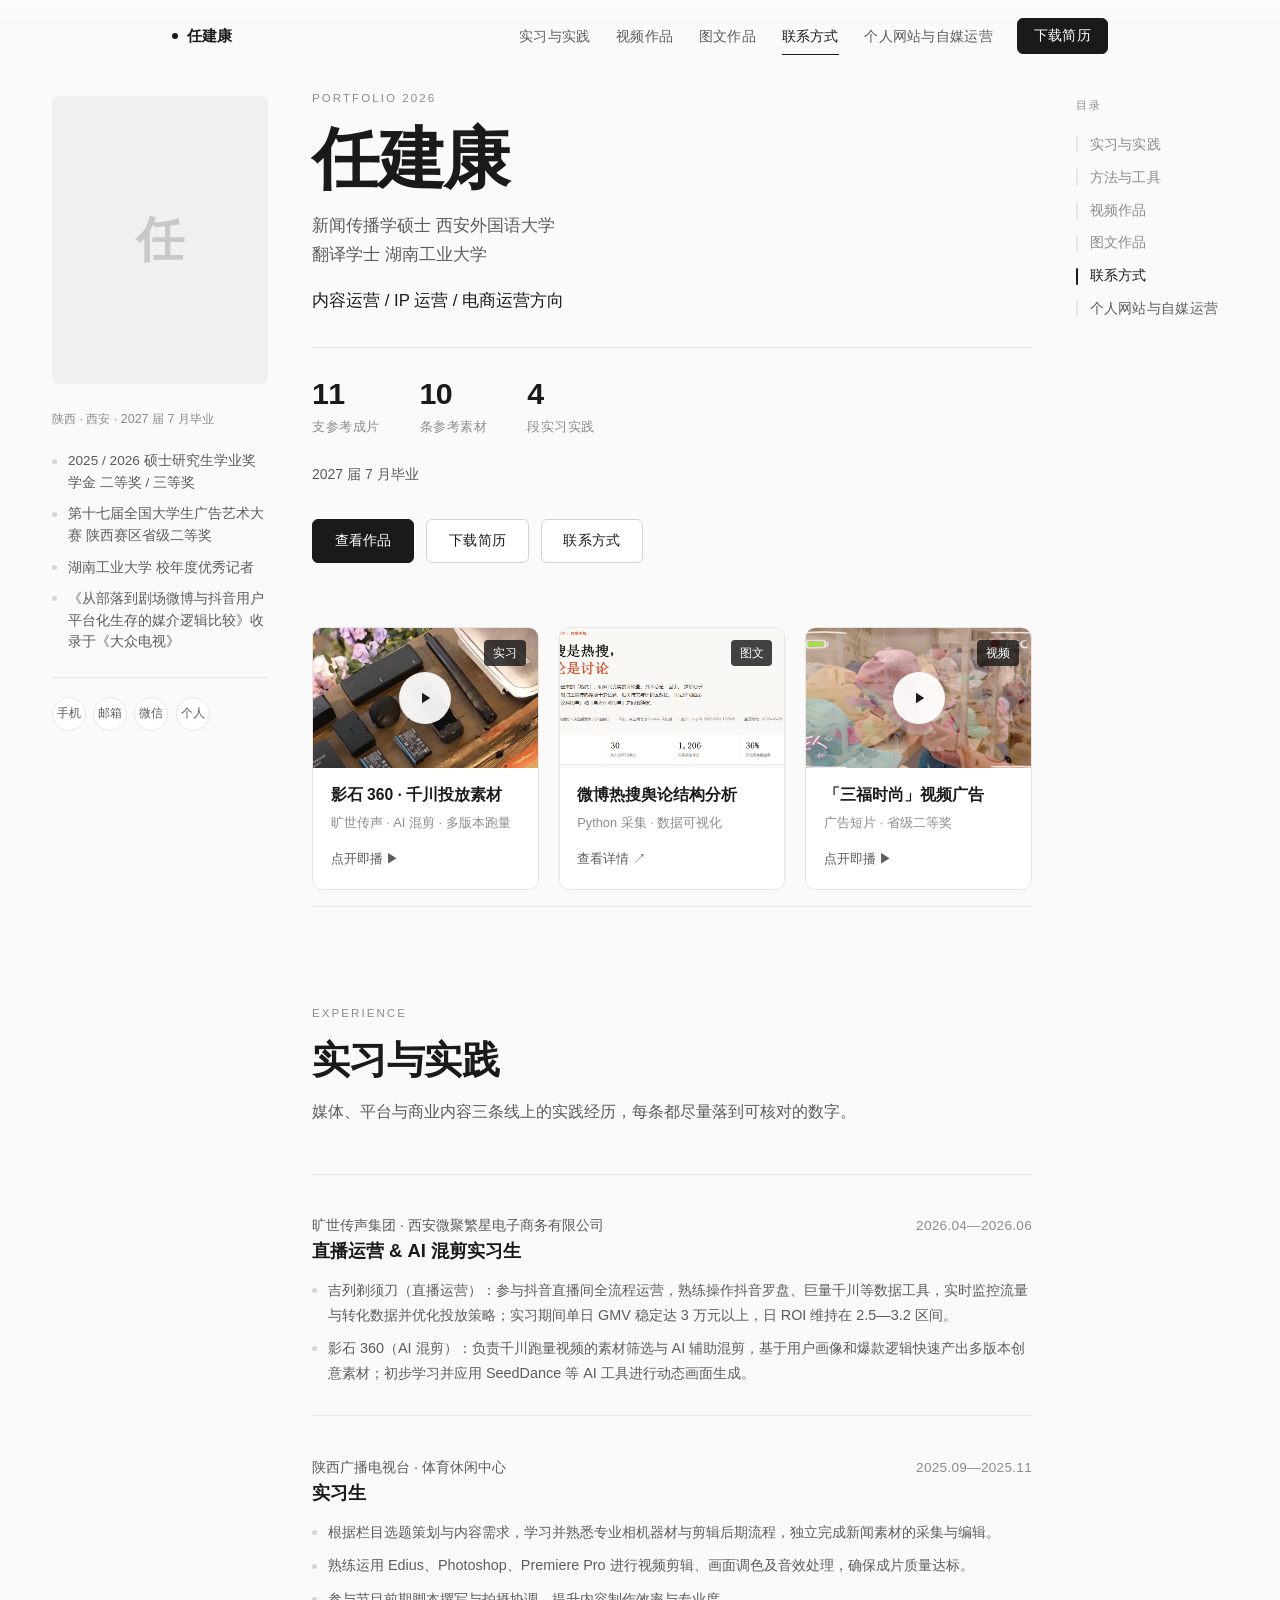
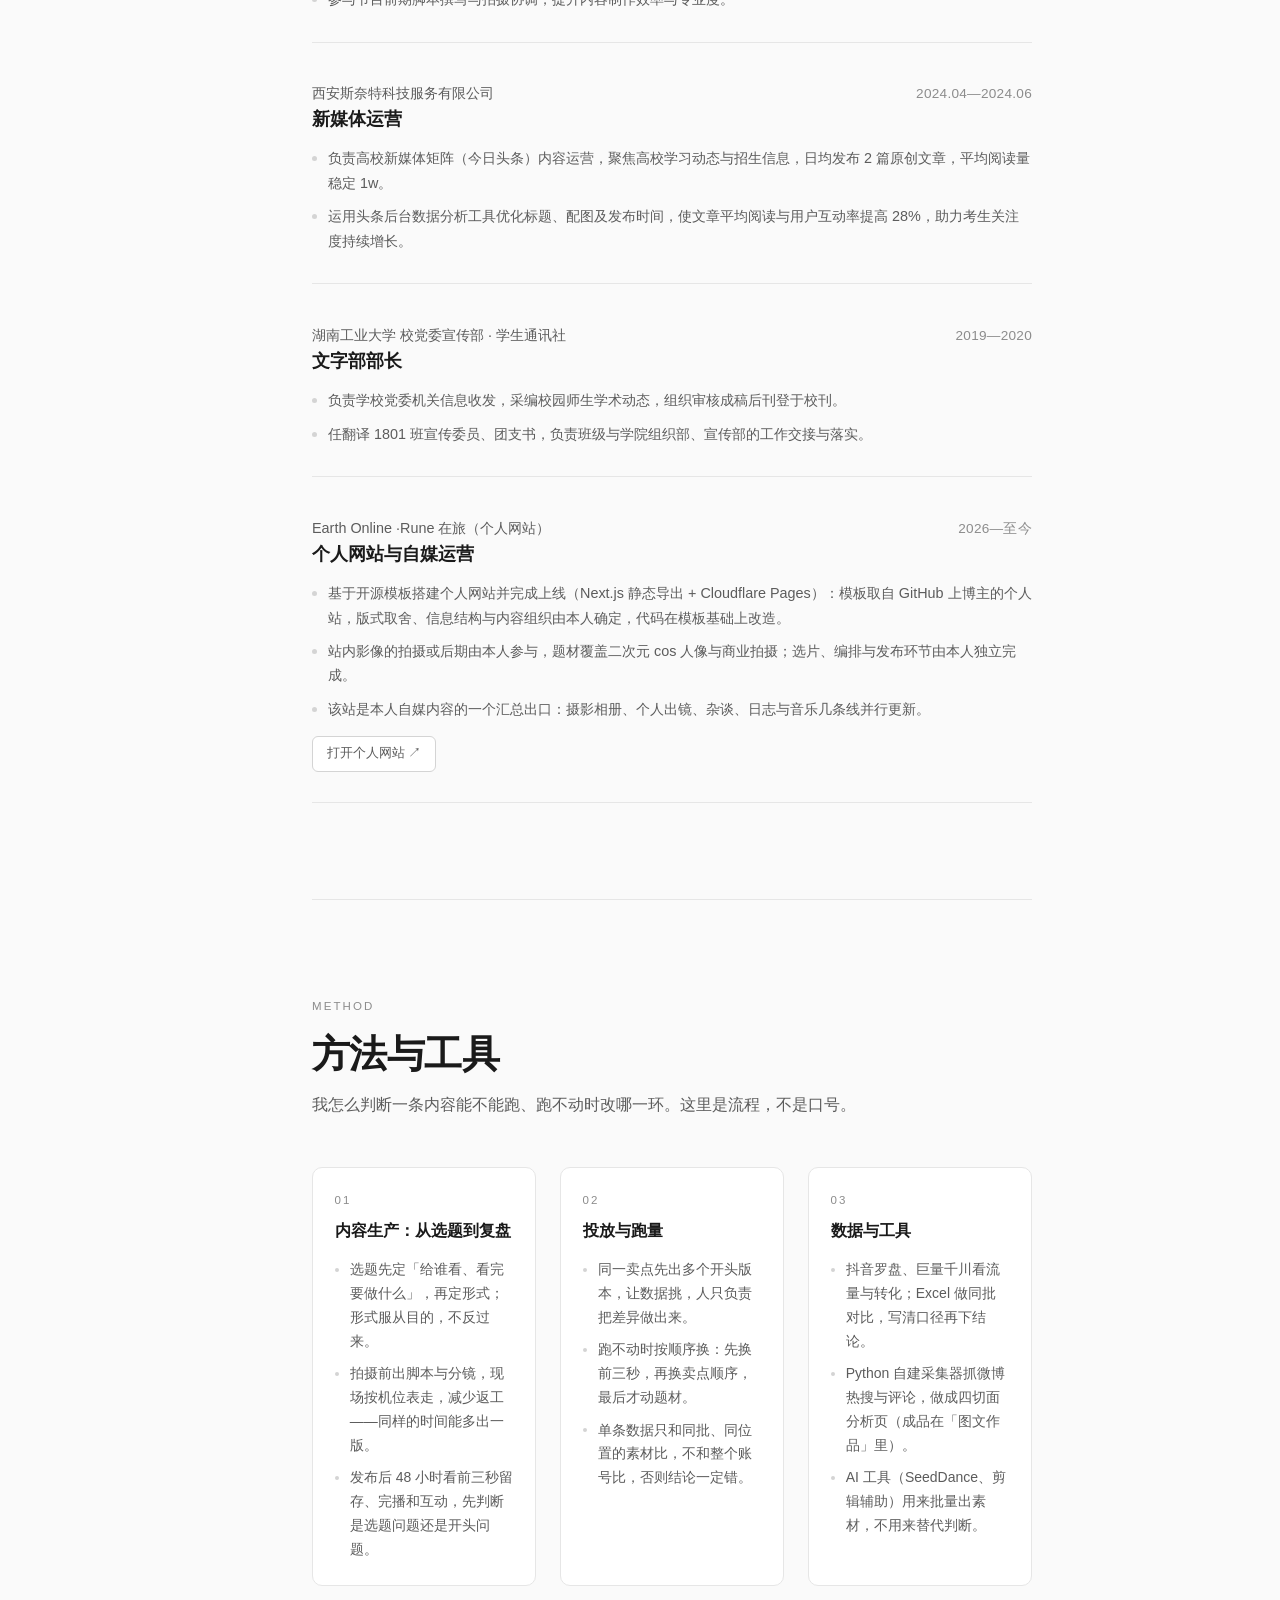
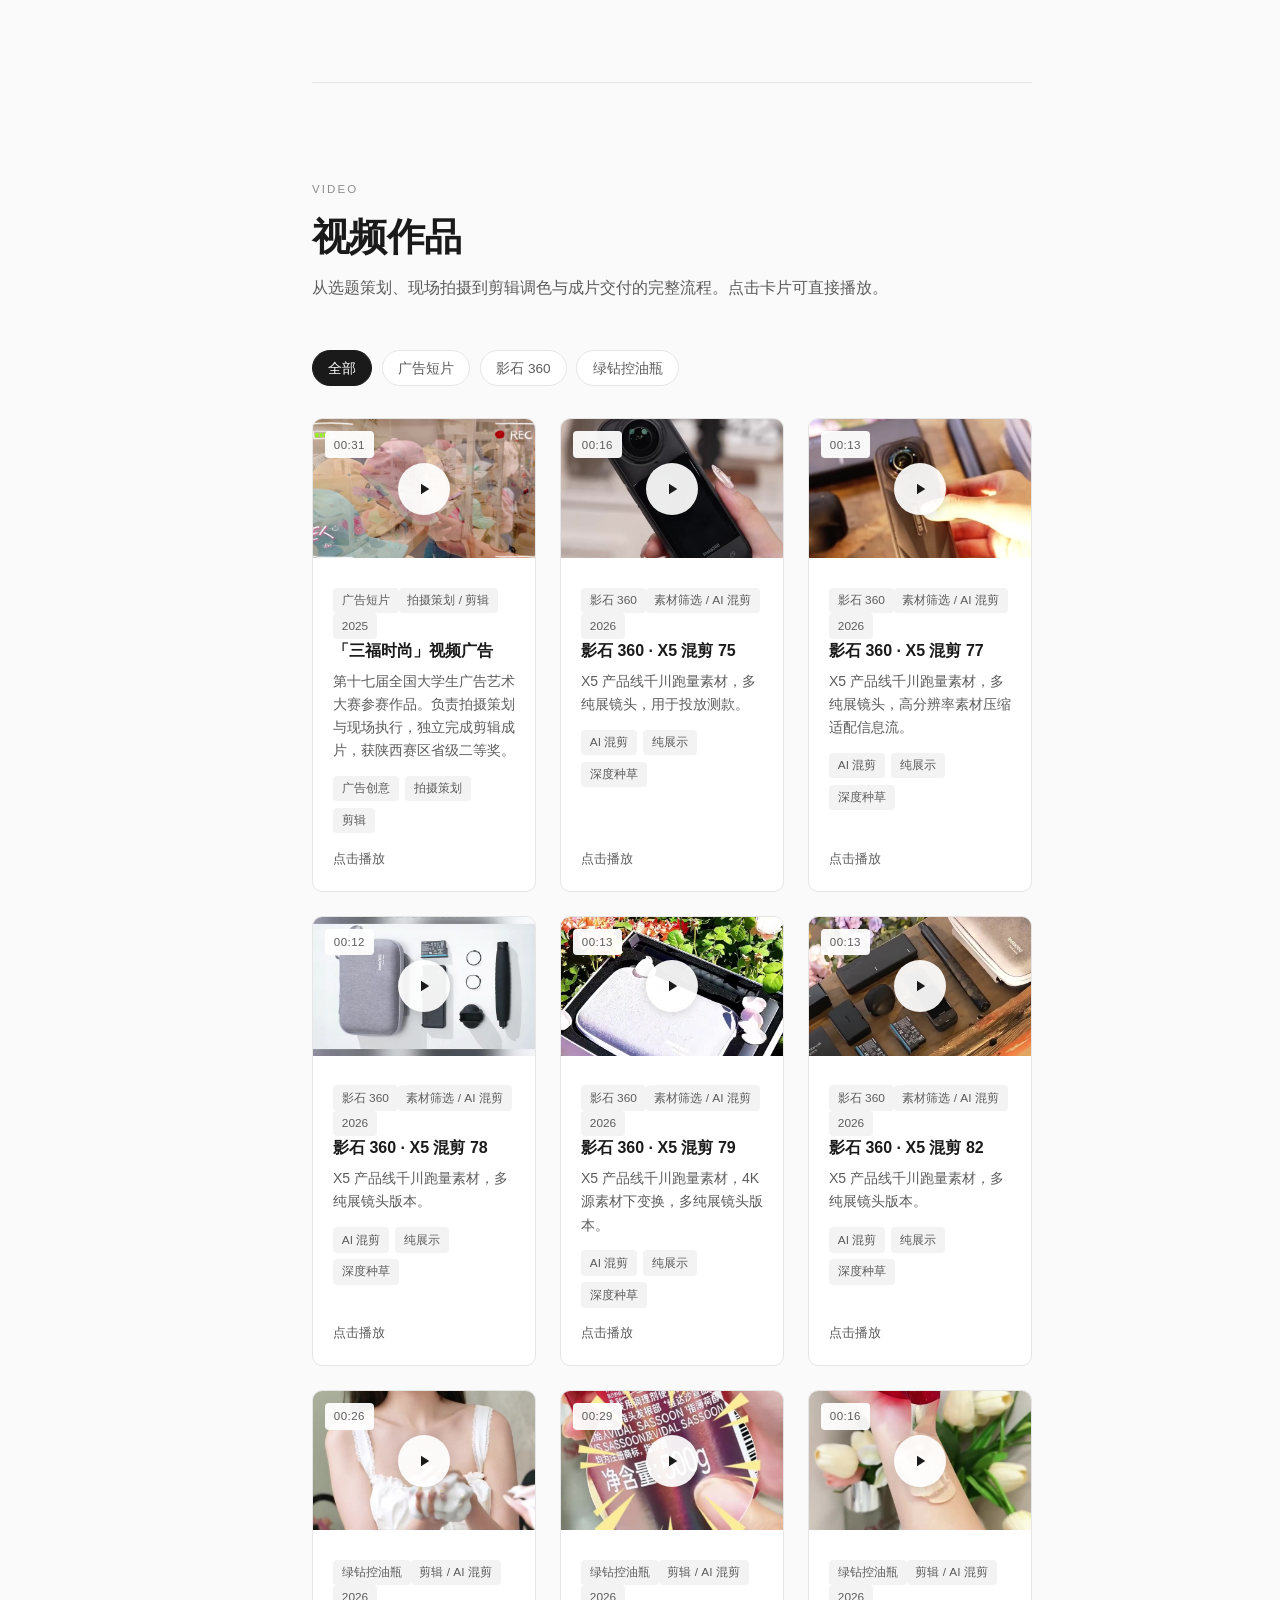
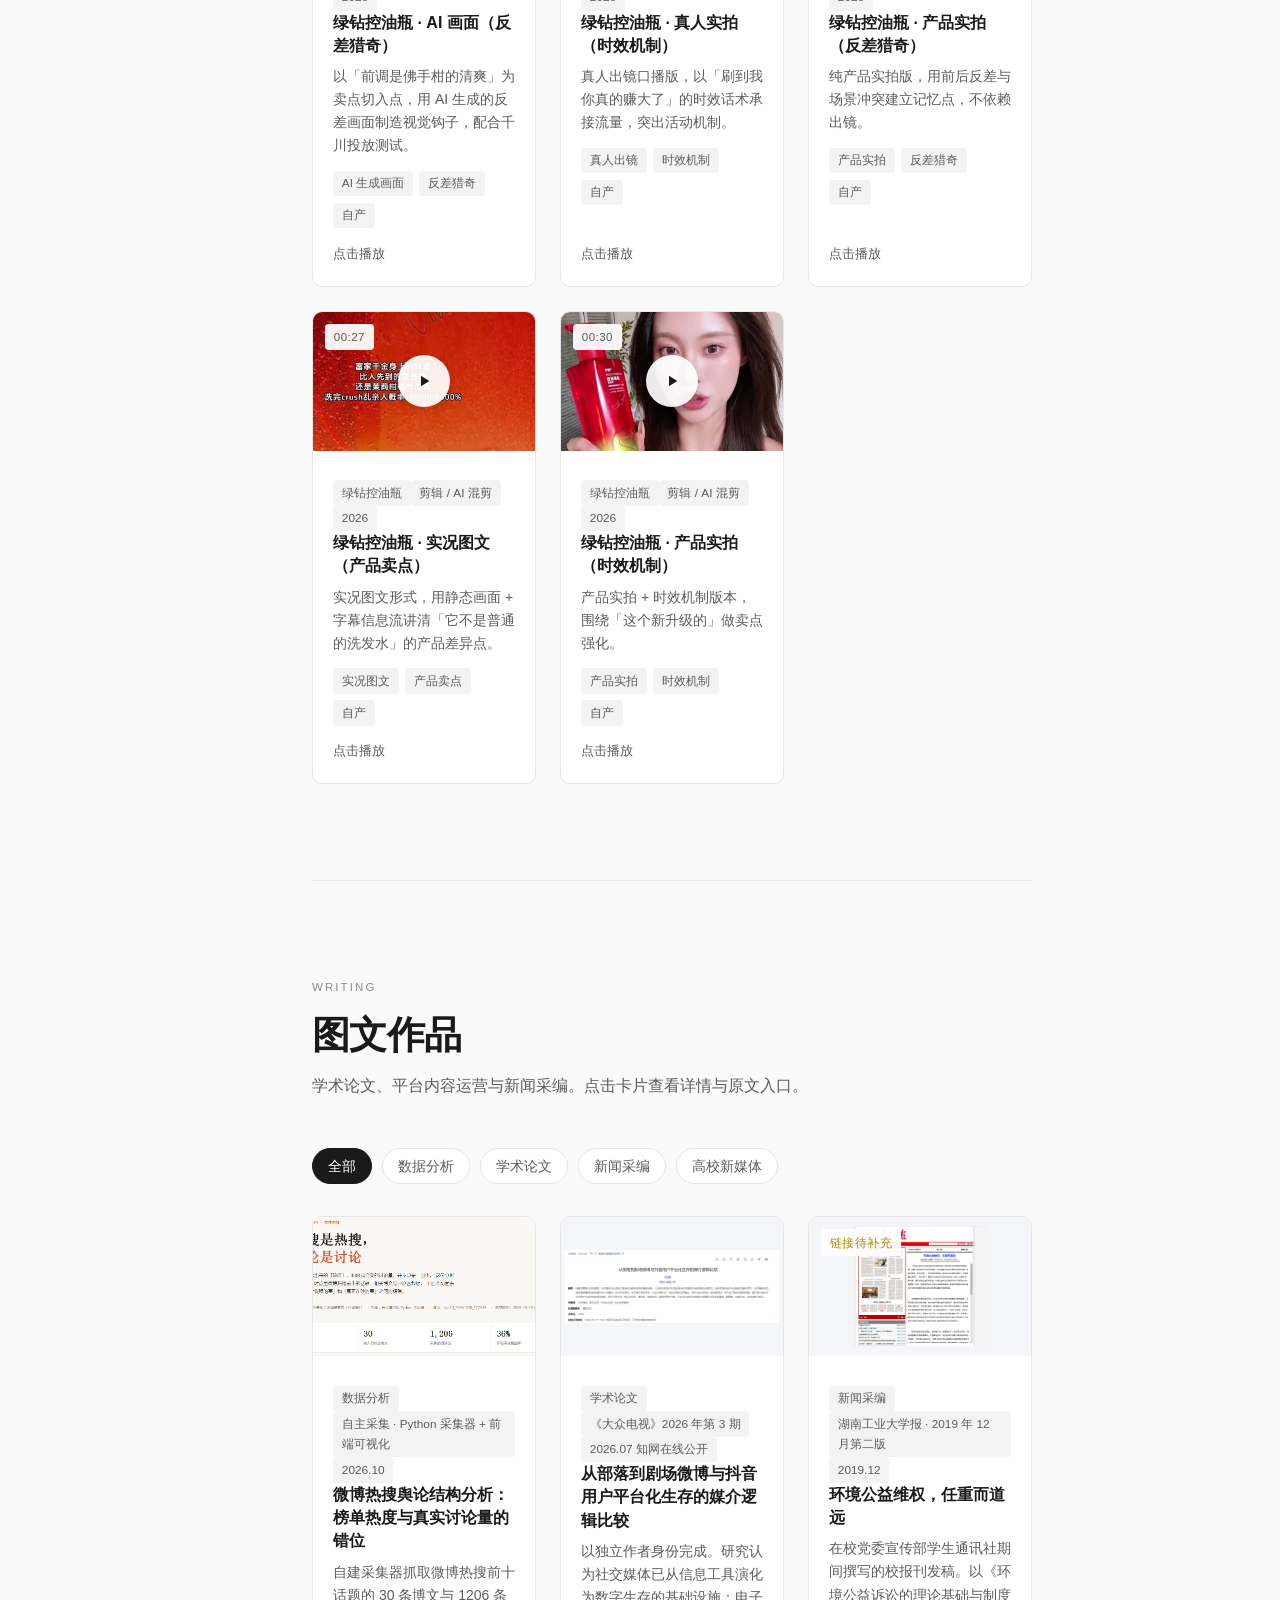
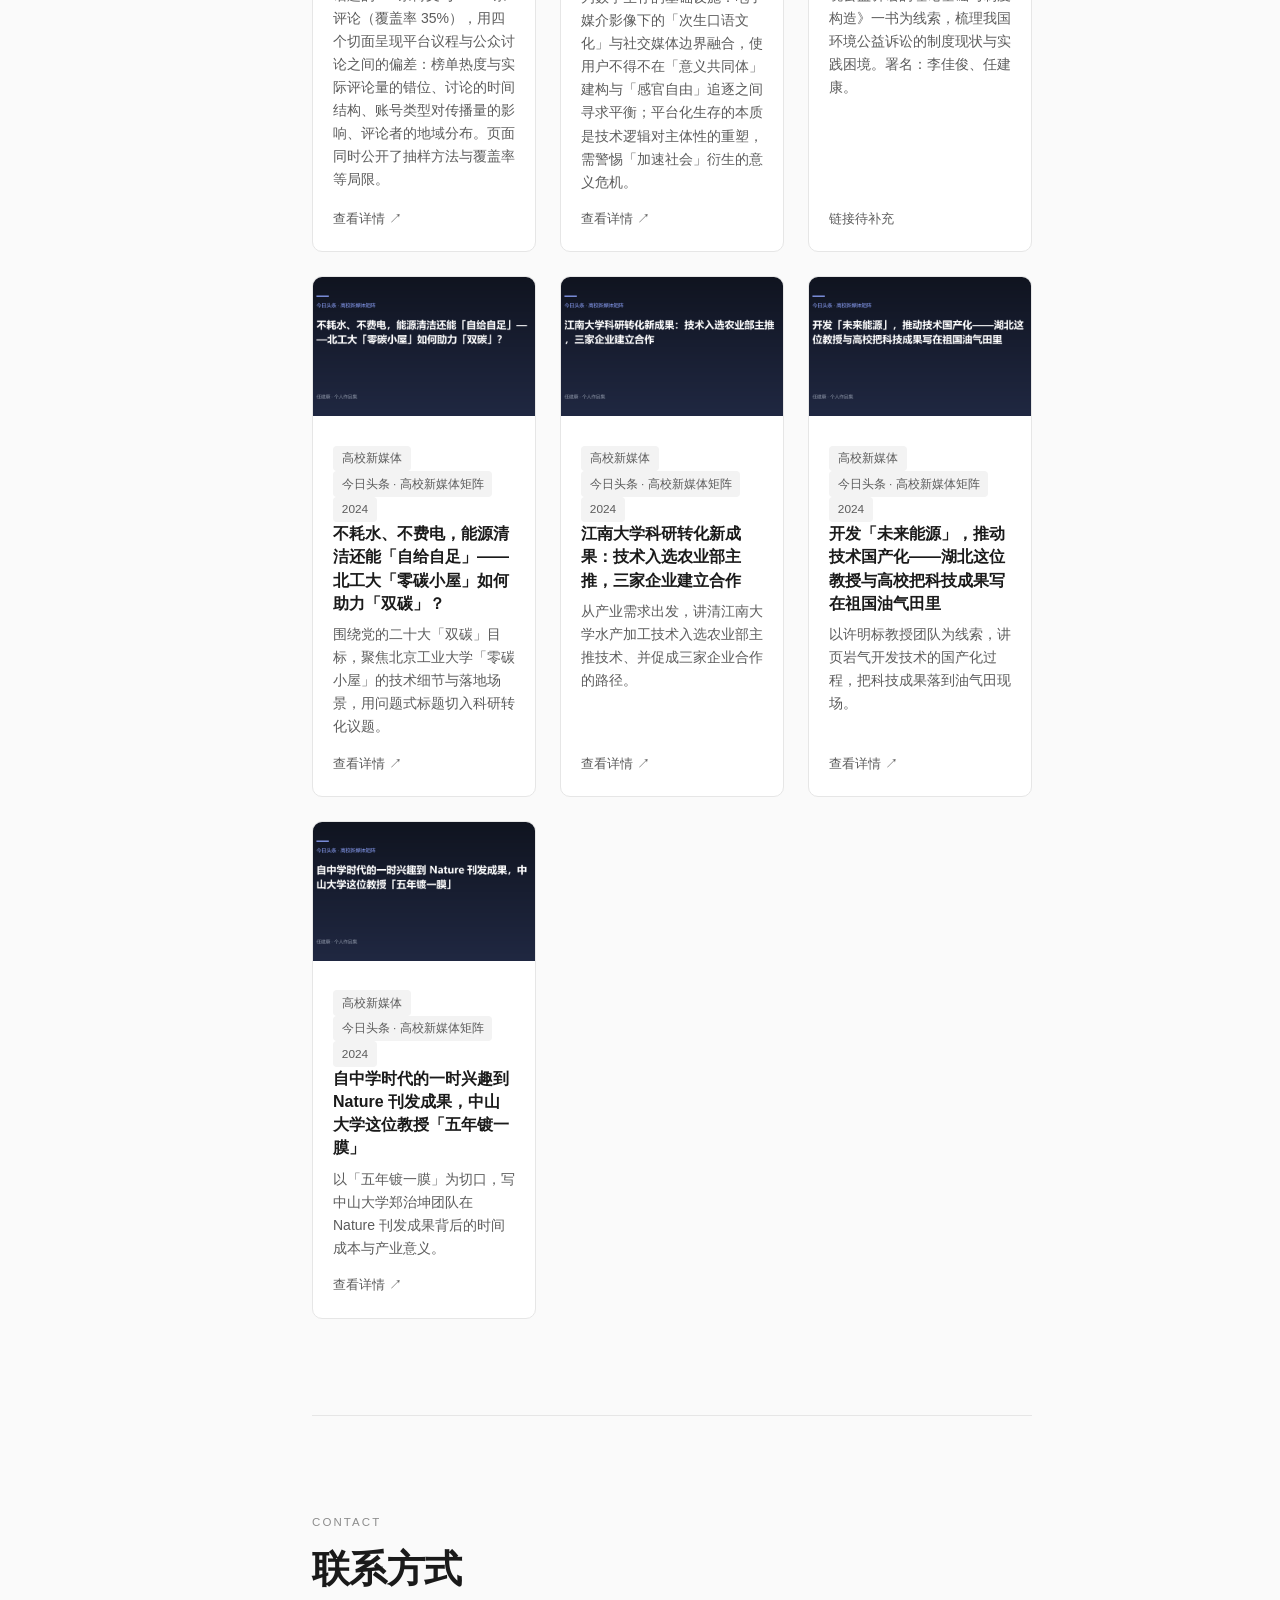
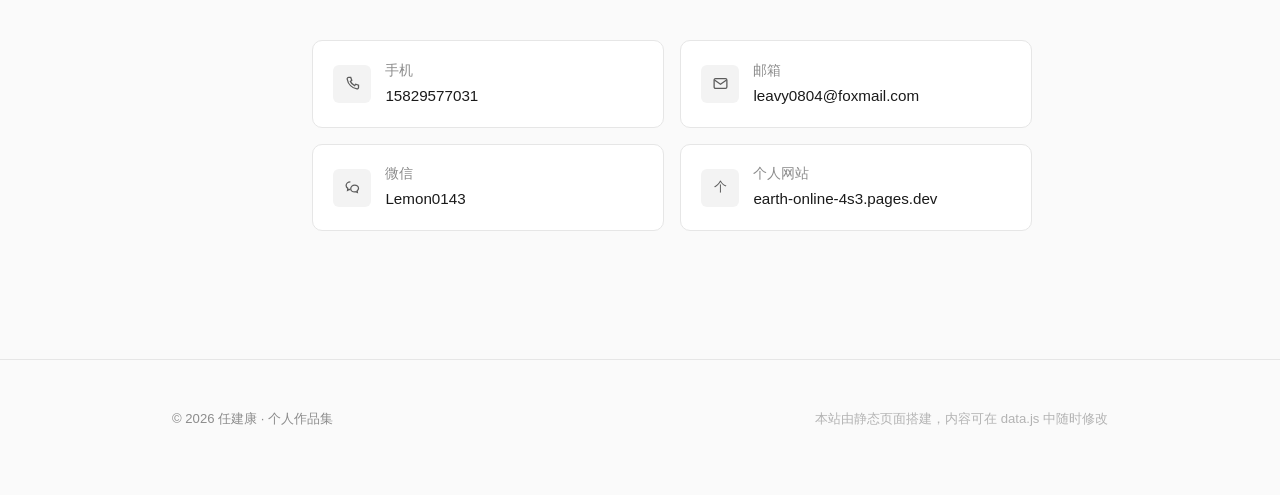
==== commit 74f6401d: "修正：数据项目改数据分析，个人网站条目改为模板二开表述，左栏去掉姓名与可异地择业" ====
--- a/index.html
+++ b/index.html
@@ -35,7 +35,6 @@
     <aside class="rail rail--left" aria-label="个人档案">
       <div class="profile">
         <div class="avatar" id="hero-avatar" aria-hidden="true"></div>
-        <p class="profile__name" id="rail-name"></p>
         <p class="profile__meta" id="rail-meta"></p>
         <ul class="highlights" id="hero-highlights"></ul>
         <div class="profile__links" id="rail-links"></div>
@@ -166,9 +165,6 @@
       var D = window.PORTFOLIO_DATA || {};
       var P = D.profile || {};
       var S = D.site || {};
-
-      var nameEl = document.getElementById('rail-name');
-      if (nameEl) nameEl.textContent = P.name || '';
 
       var metaEl = document.getElementById('rail-meta');
       if (metaEl) {
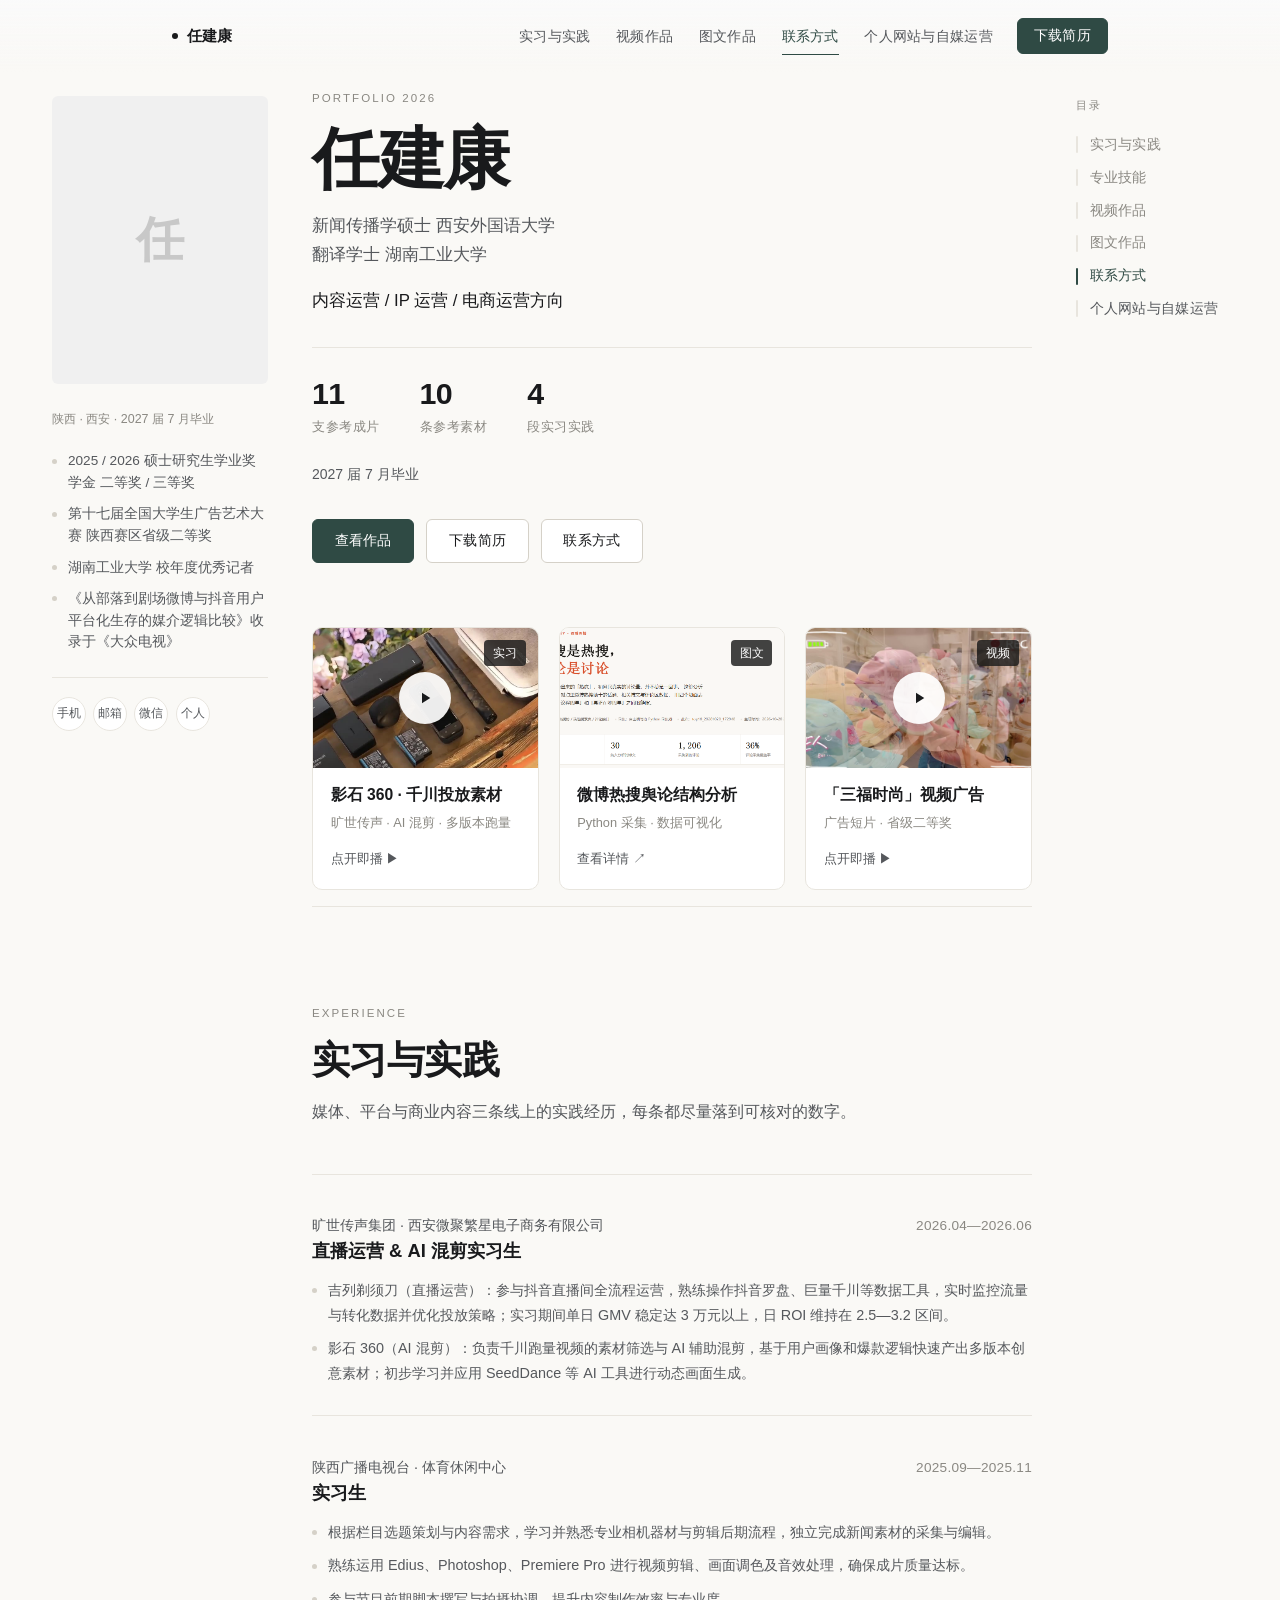
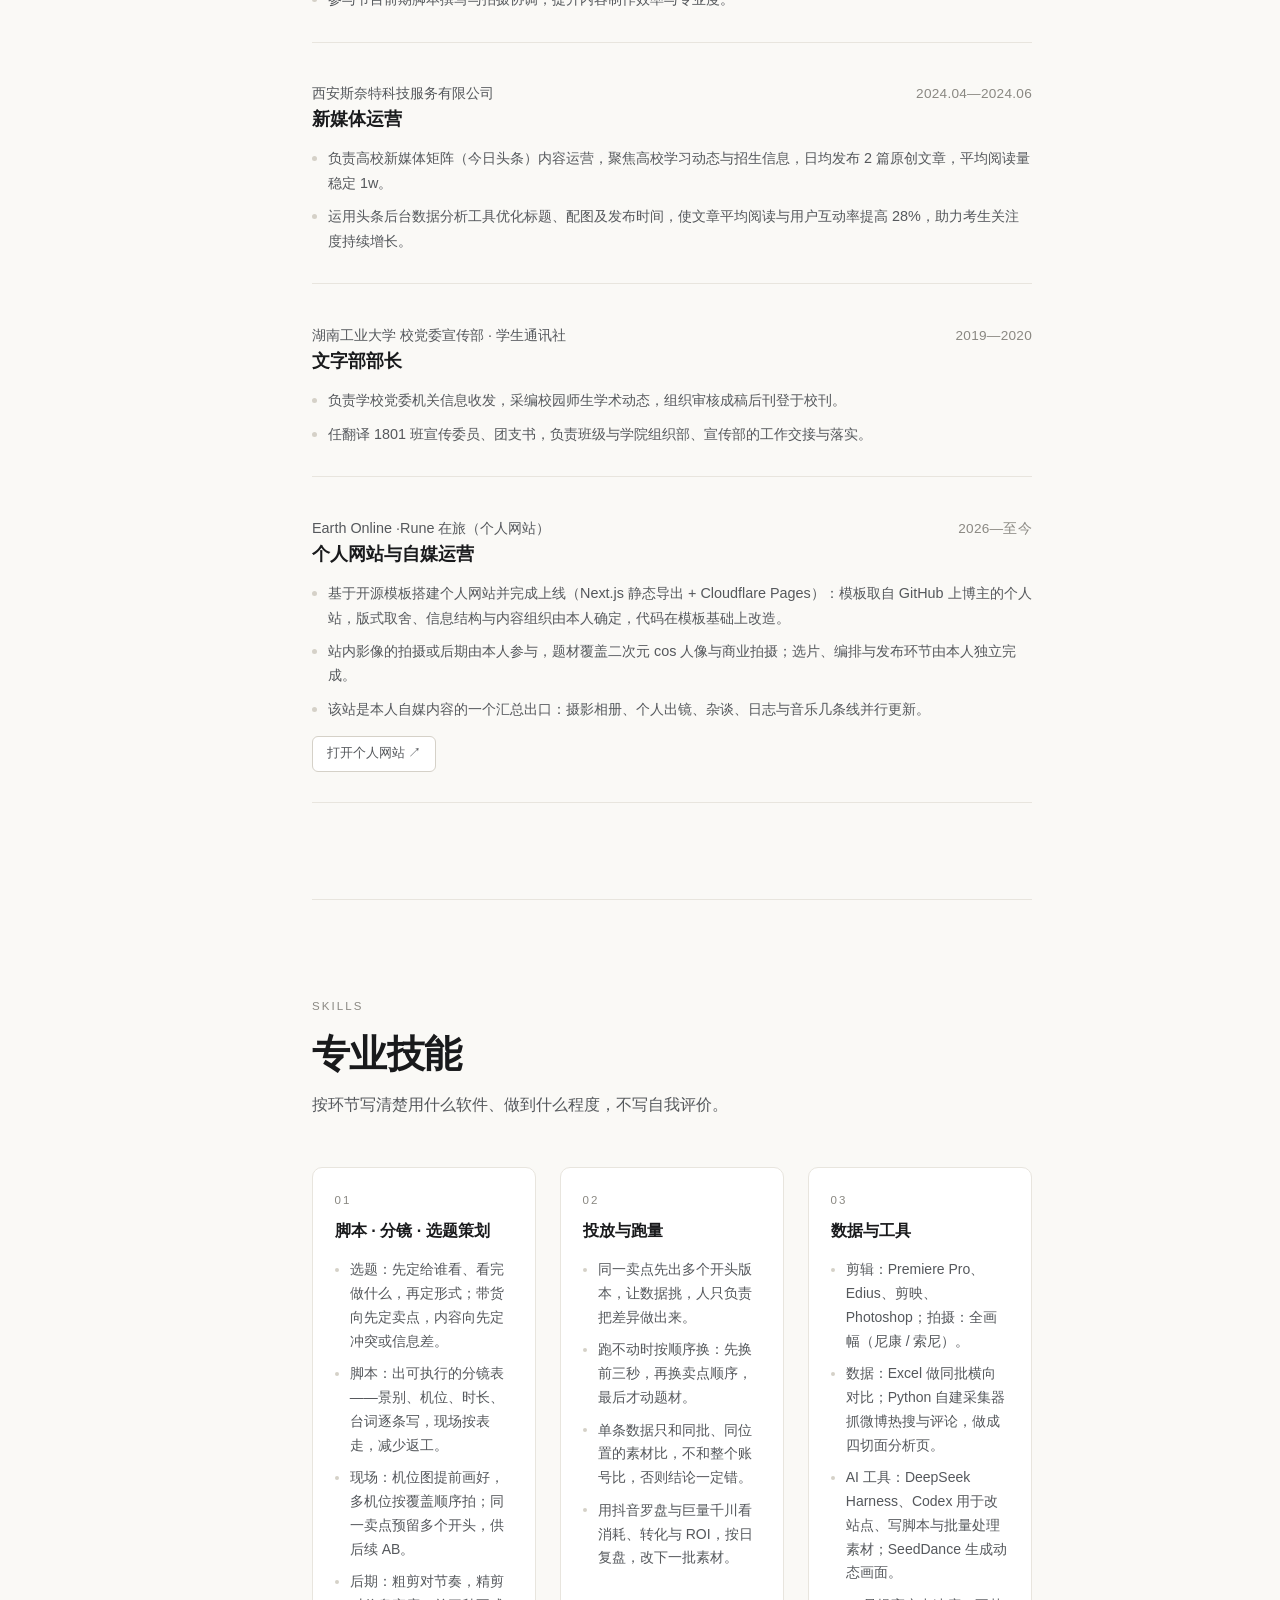
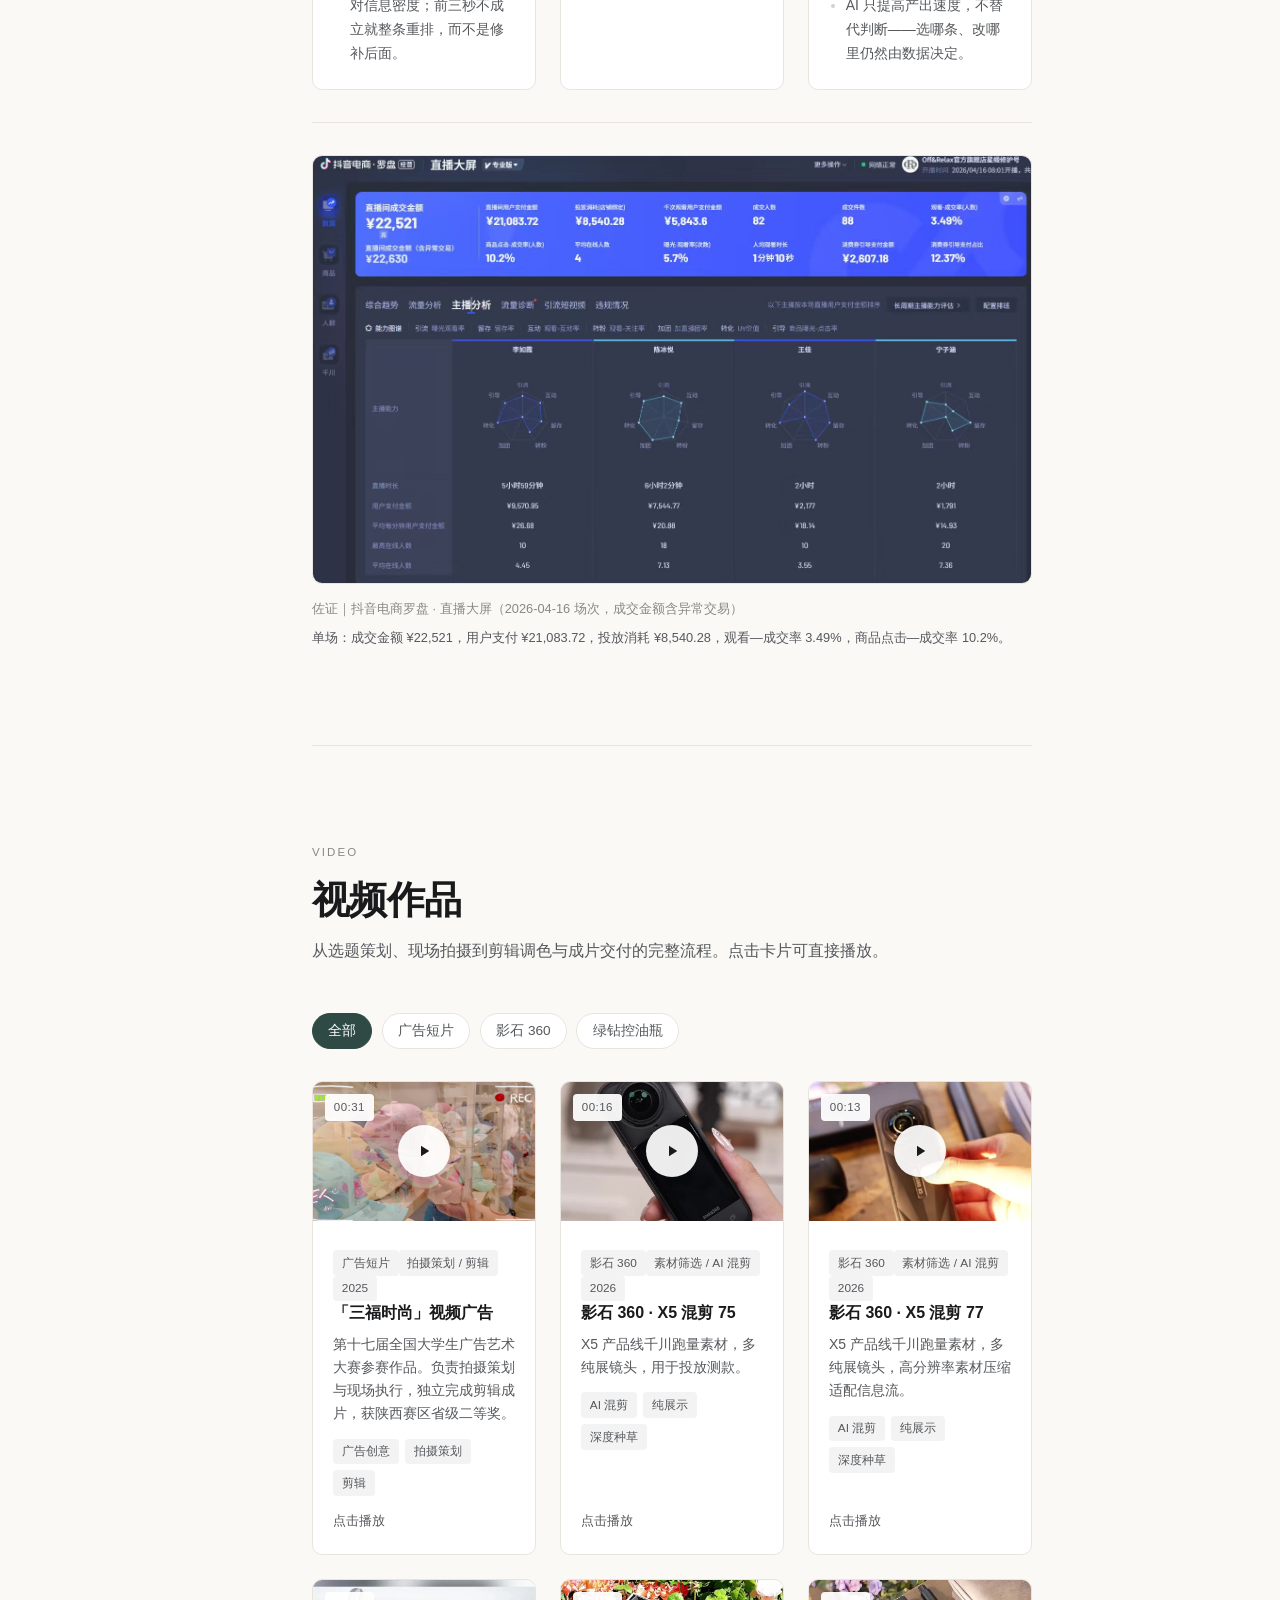
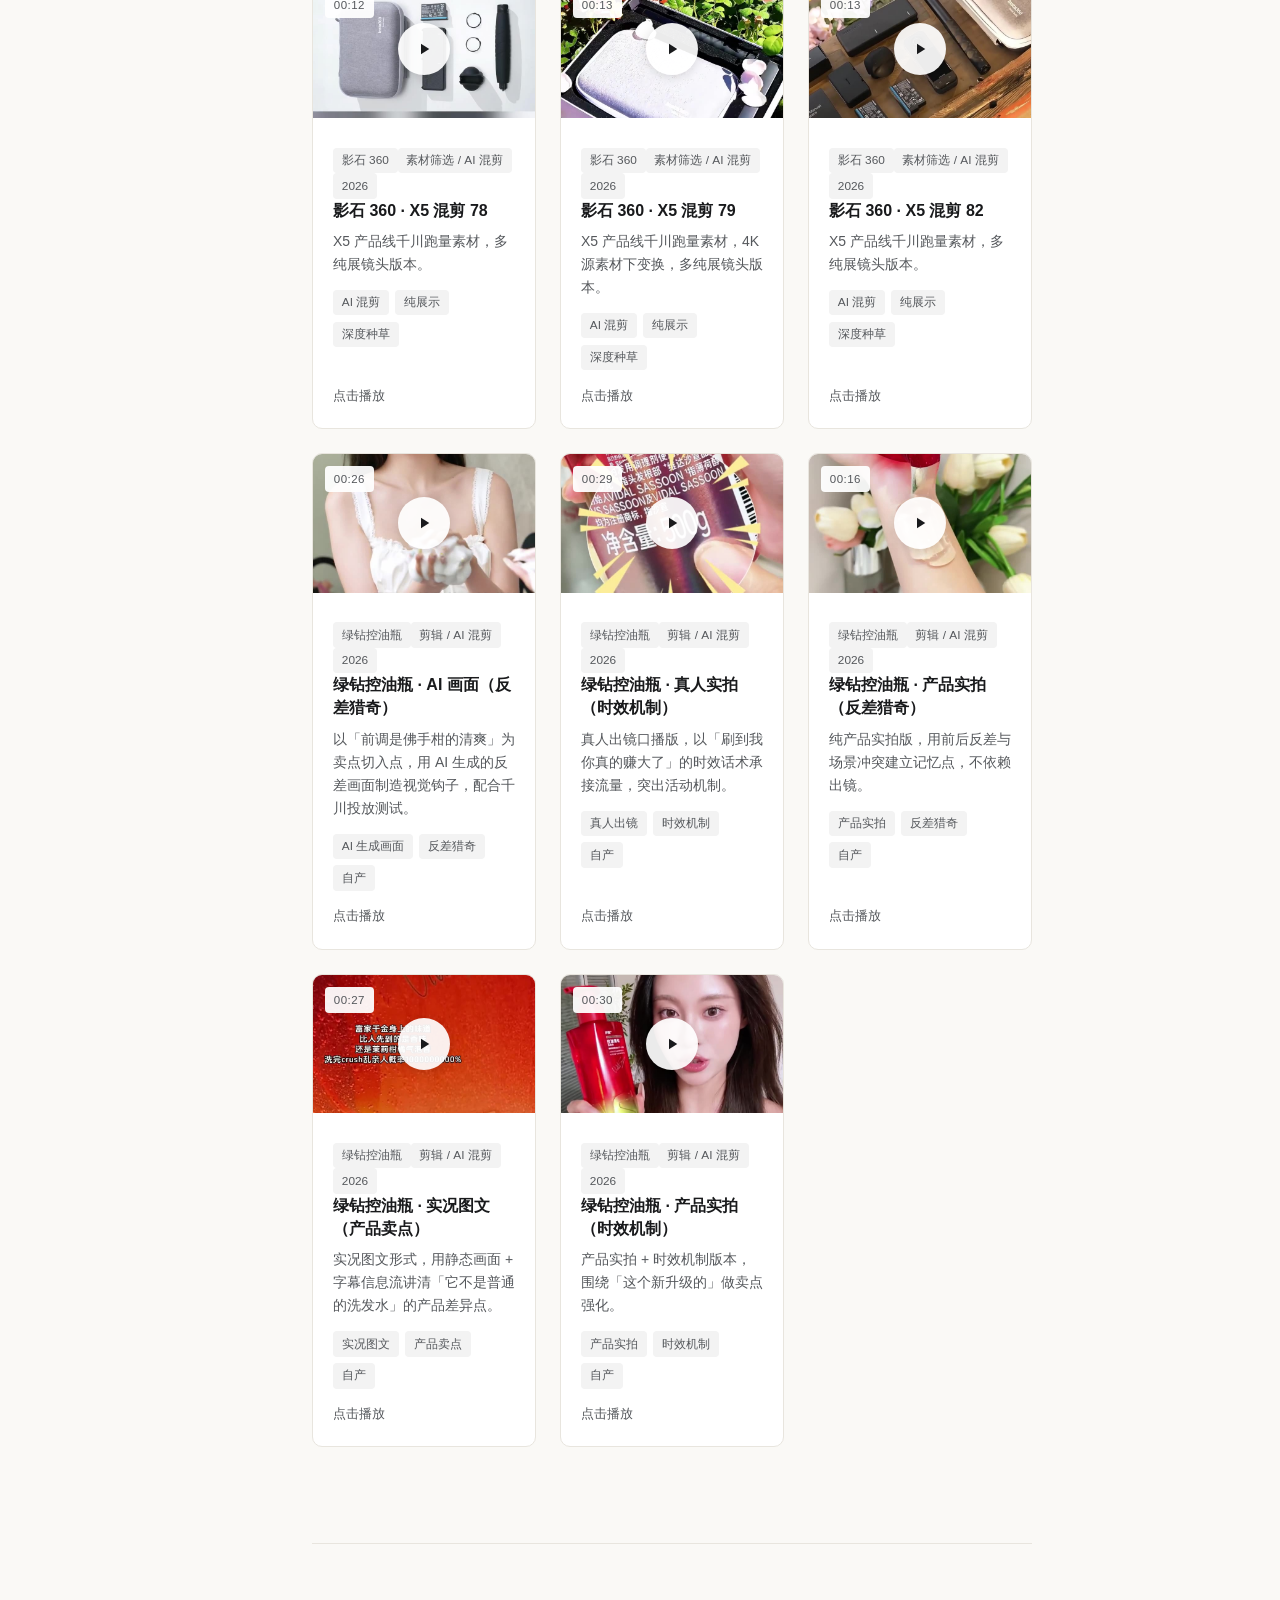
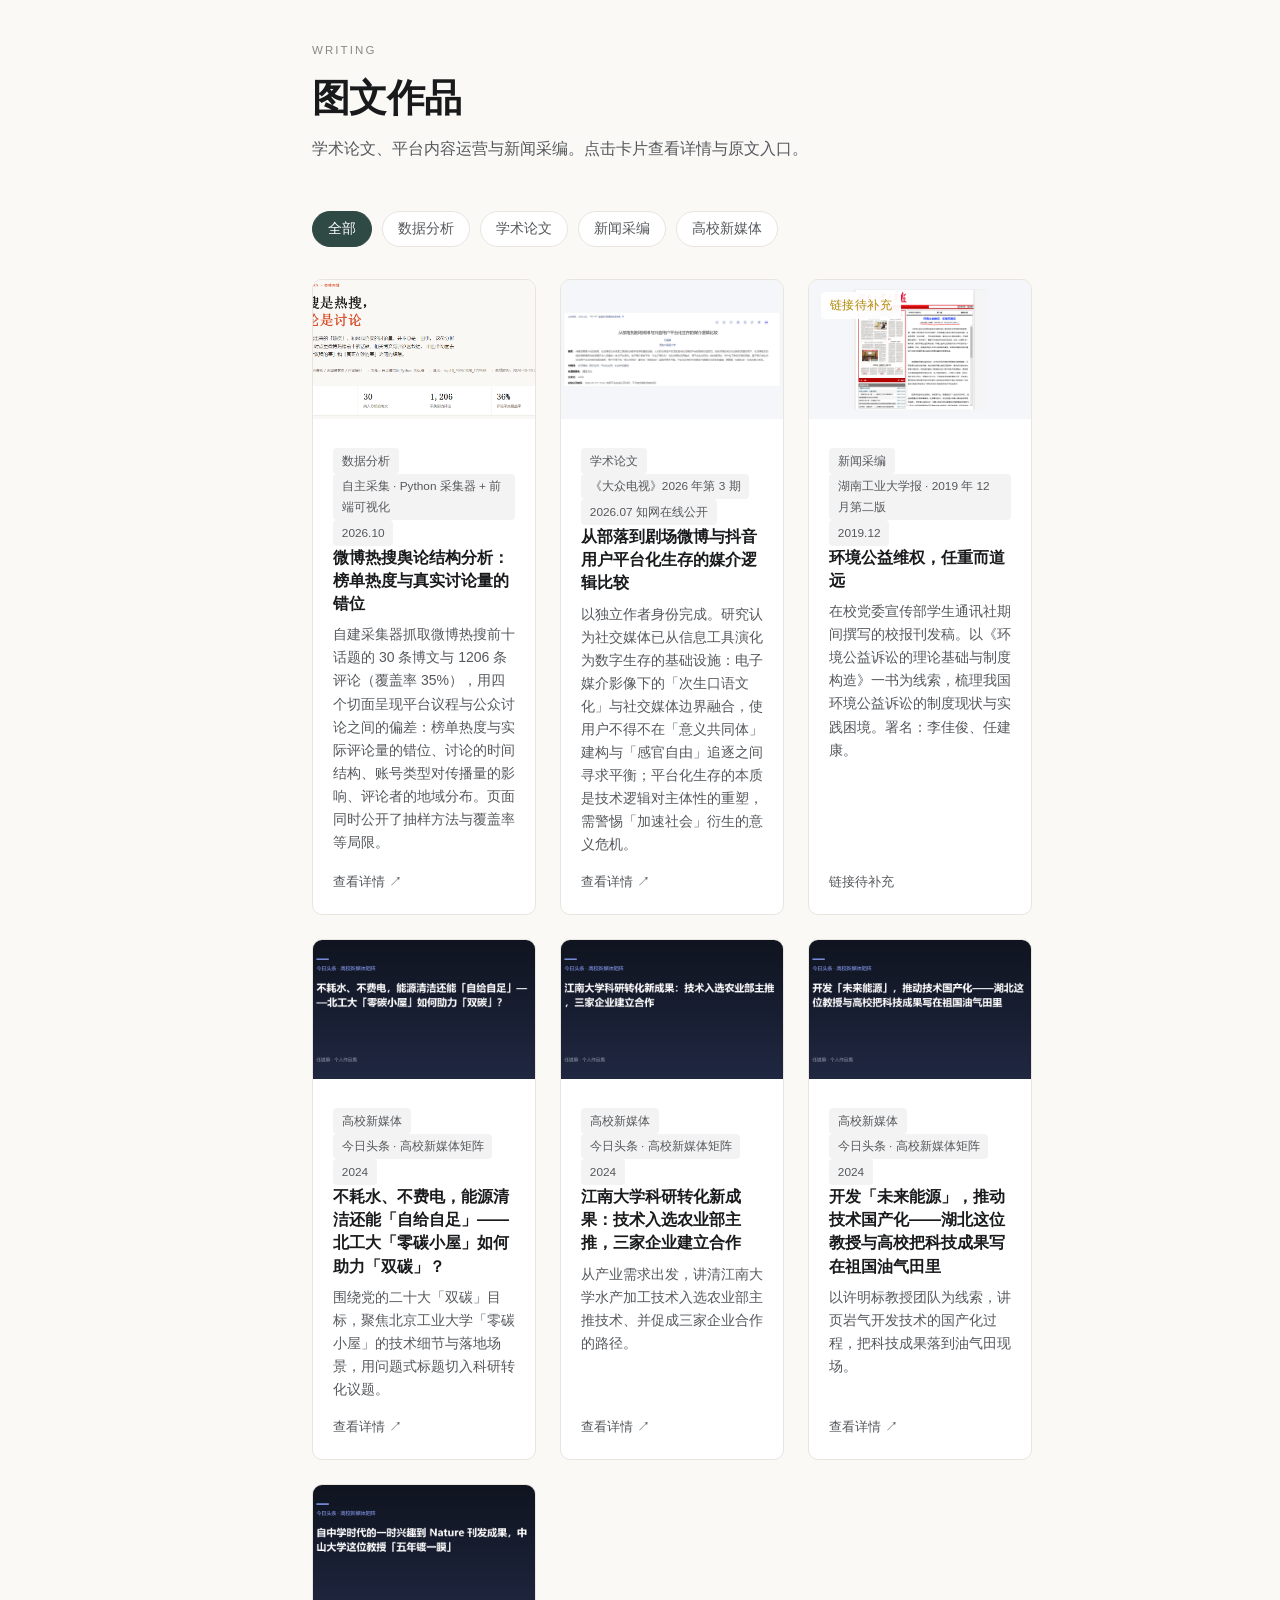
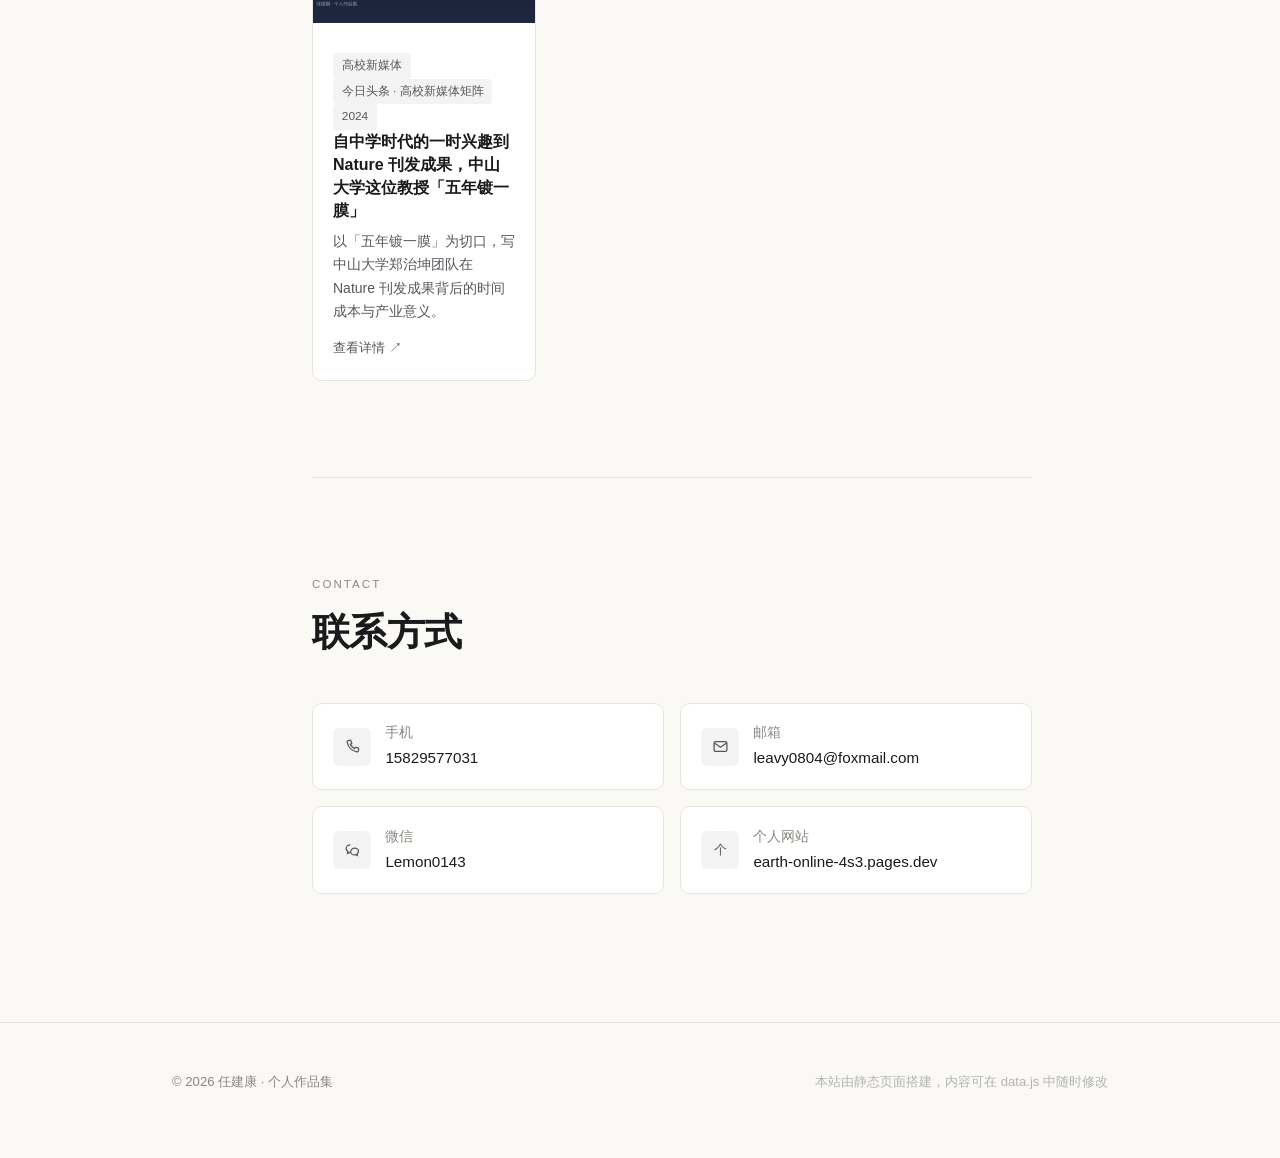
==== commit 76d617e4: "专业技能下加入直播运营数据大屏作为佐证" ====
--- a/index.html
+++ b/index.html
@@ -80,6 +80,13 @@
           <p class="section__desc" id="method-desc"></p>
         </header>
         <div class="methods" id="method-list"></div>
+        <figure class="evidence" id="method-evidence" hidden>
+          <img id="method-evidence-img" alt="直播运营数据大屏截图" loading="lazy" />
+          <figcaption>
+            <span id="method-evidence-caption"></span>
+            <span id="method-evidence-note" class="evidence__note"></span>
+          </figcaption>
+        </figure>
       </section>
 
       <!-- 视频作品 -->
@@ -233,6 +240,20 @@
         }
       }
 
+      /* 佐证图：直播运营数据大屏 */
+      var evFig = document.getElementById('method-evidence');
+      var evData = D.methodEvidence || {};
+      if (evFig) {
+        if (!evData.image) {
+          evFig.hidden = true;
+        } else {
+          evFig.hidden = false;
+          document.getElementById('method-evidence-img').src = evData.image;
+          document.getElementById('method-evidence-caption').textContent = evData.caption || '';
+          document.getElementById('method-evidence-note').textContent = evData.note || '';
+        }
+      }
+
       /* 右栏页内目录 */
       var nav = Array.isArray(S.nav) ? S.nav : [];
       var indexEl = document.getElementById('index');
--- a/assets/css/style.css
+++ b/assets/css/style.css
@@ -8,13 +8,19 @@
 
 /* ---------- 1. 设计变量 ---------- */
 :root {
-  --bg: #fafafa;
+  /* 底色用微暖的纸白，比纯白耐看，长时间看不刺眼 */
+  --bg: #faf9f6;
   --bg-elevated: #ffffff;
-  --text: #1a1a1a;
-  --text-muted: #5c5c5c;
-  --text-faint: #8c8c8c;
-  --line: #e6e6e6;
-  --line-strong: #d4d4d4;
+  --text: #191a1c;
+  --text-muted: #55585c;
+  --text-faint: #8a8882;
+  --line: #e8e5de;
+  --line-strong: #d5d1c8;
+
+  /* 唯一强调色：低饱和墨绿，只出现在可交互状态与少量点缀 */
+  --accent: #2f4a44;
+  --accent-soft: rgba(47, 74, 68, 0.09);
+
   --radius: 6px;
   --radius-lg: 10px;
 
@@ -135,14 +141,14 @@
   position: absolute;
   left: 0; right: 0; bottom: 0;
   height: 1px;
-  background: var(--text);
+  background: var(--accent);
   transform: scaleX(0);
   transform-origin: left;
   transition: transform 0.3s var(--ease);
 }
 
 .nav__link:hover,
-.nav__link.is-active { color: var(--text); }
+.nav__link.is-active { color: var(--accent); }
 
 .nav__link:hover::after,
 .nav__link.is-active::after { transform: scaleX(1); }
@@ -171,11 +177,11 @@
 .btn:hover { border-color: var(--text); }
 
 .btn--primary {
-  background: var(--text);
-  border-color: var(--text);
+  background: var(--accent);
+  border-color: var(--accent);
   color: #fff;
 }
-.btn--primary:hover { background: #333; border-color: #333; }
+.btn--primary:hover { background: #243a35; border-color: #243a35; }
 
 .btn--sm { min-height: 36px; padding: 0 1rem; font-size: 0.85rem; }
 
@@ -271,8 +277,8 @@
 
 .index__link:hover { color: var(--text-muted); }
 
-.index__link.is-active { color: var(--text); }
-.index__link.is-active::before { background: var(--text); }
+.index__link.is-active { color: var(--accent); }
+.index__link.is-active::before { background: var(--accent); }
 
 .nav__link--ext,
 .index__link--ext { color: var(--text-muted); }
@@ -549,8 +555,8 @@
 .chip:hover { border-color: var(--line-strong); color: var(--text); }
 
 .chip.is-active {
-  background: var(--text);
-  border-color: var(--text);
+  background: var(--accent);
+  border-color: var(--accent);
   color: #fff;
 }
 
@@ -816,6 +822,32 @@
 @media (max-width: 999px) {
   .methods { grid-template-columns: 1fr; }
 }
+
+/* 佐证图 */
+.evidence {
+  margin-top: 2rem;
+  padding-top: 2rem;
+  border-top: 1px solid var(--line);
+}
+
+.evidence img {
+  width: 100%;
+  border: 1px solid var(--line);
+  border-radius: var(--radius-lg);
+  background: #111;
+}
+
+.evidence figcaption {
+  display: flex;
+  flex-wrap: wrap;
+  align-items: baseline;
+  gap: 0.4rem 1.2rem;
+  margin-top: 0.9rem;
+  font-size: 0.8rem;
+  color: var(--text-faint);
+}
+
+.evidence__note { color: var(--text-muted); }
 
 /* ---------- 11b. 技能 ---------- */
 .skills {
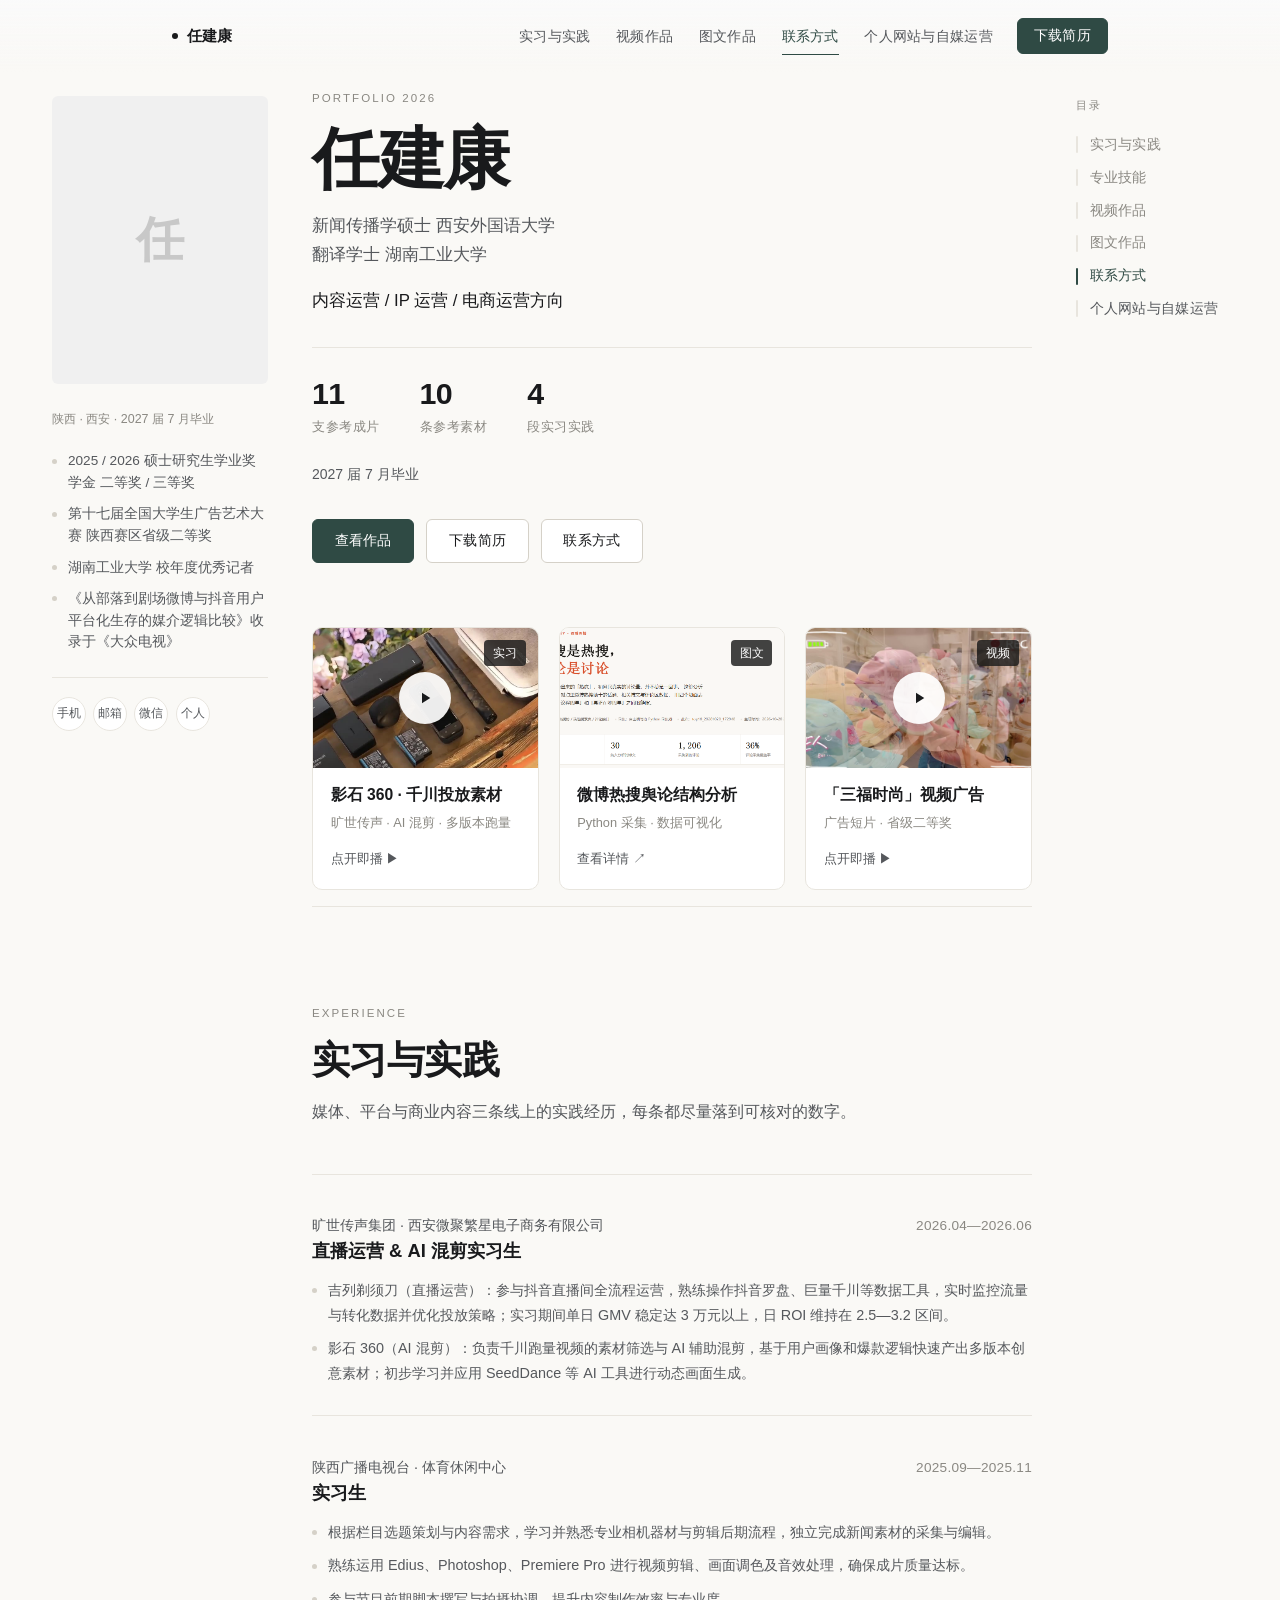
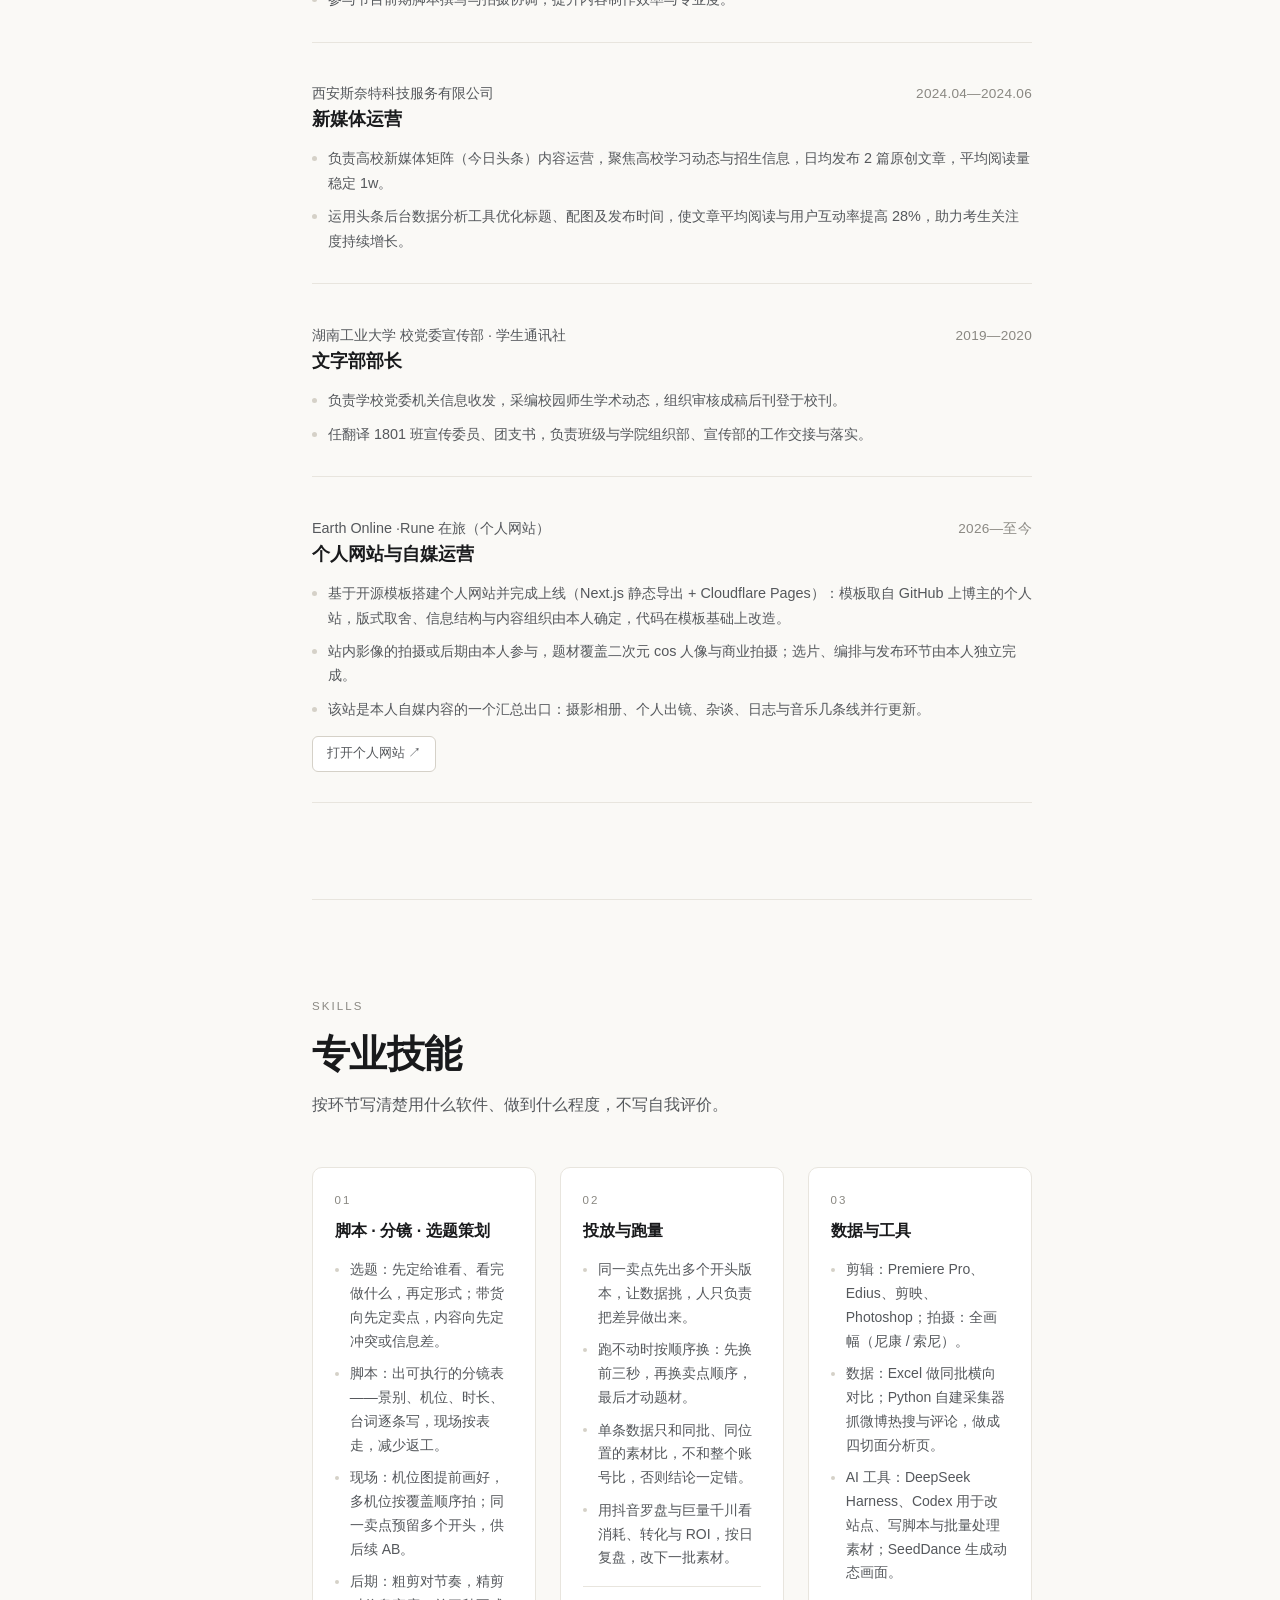
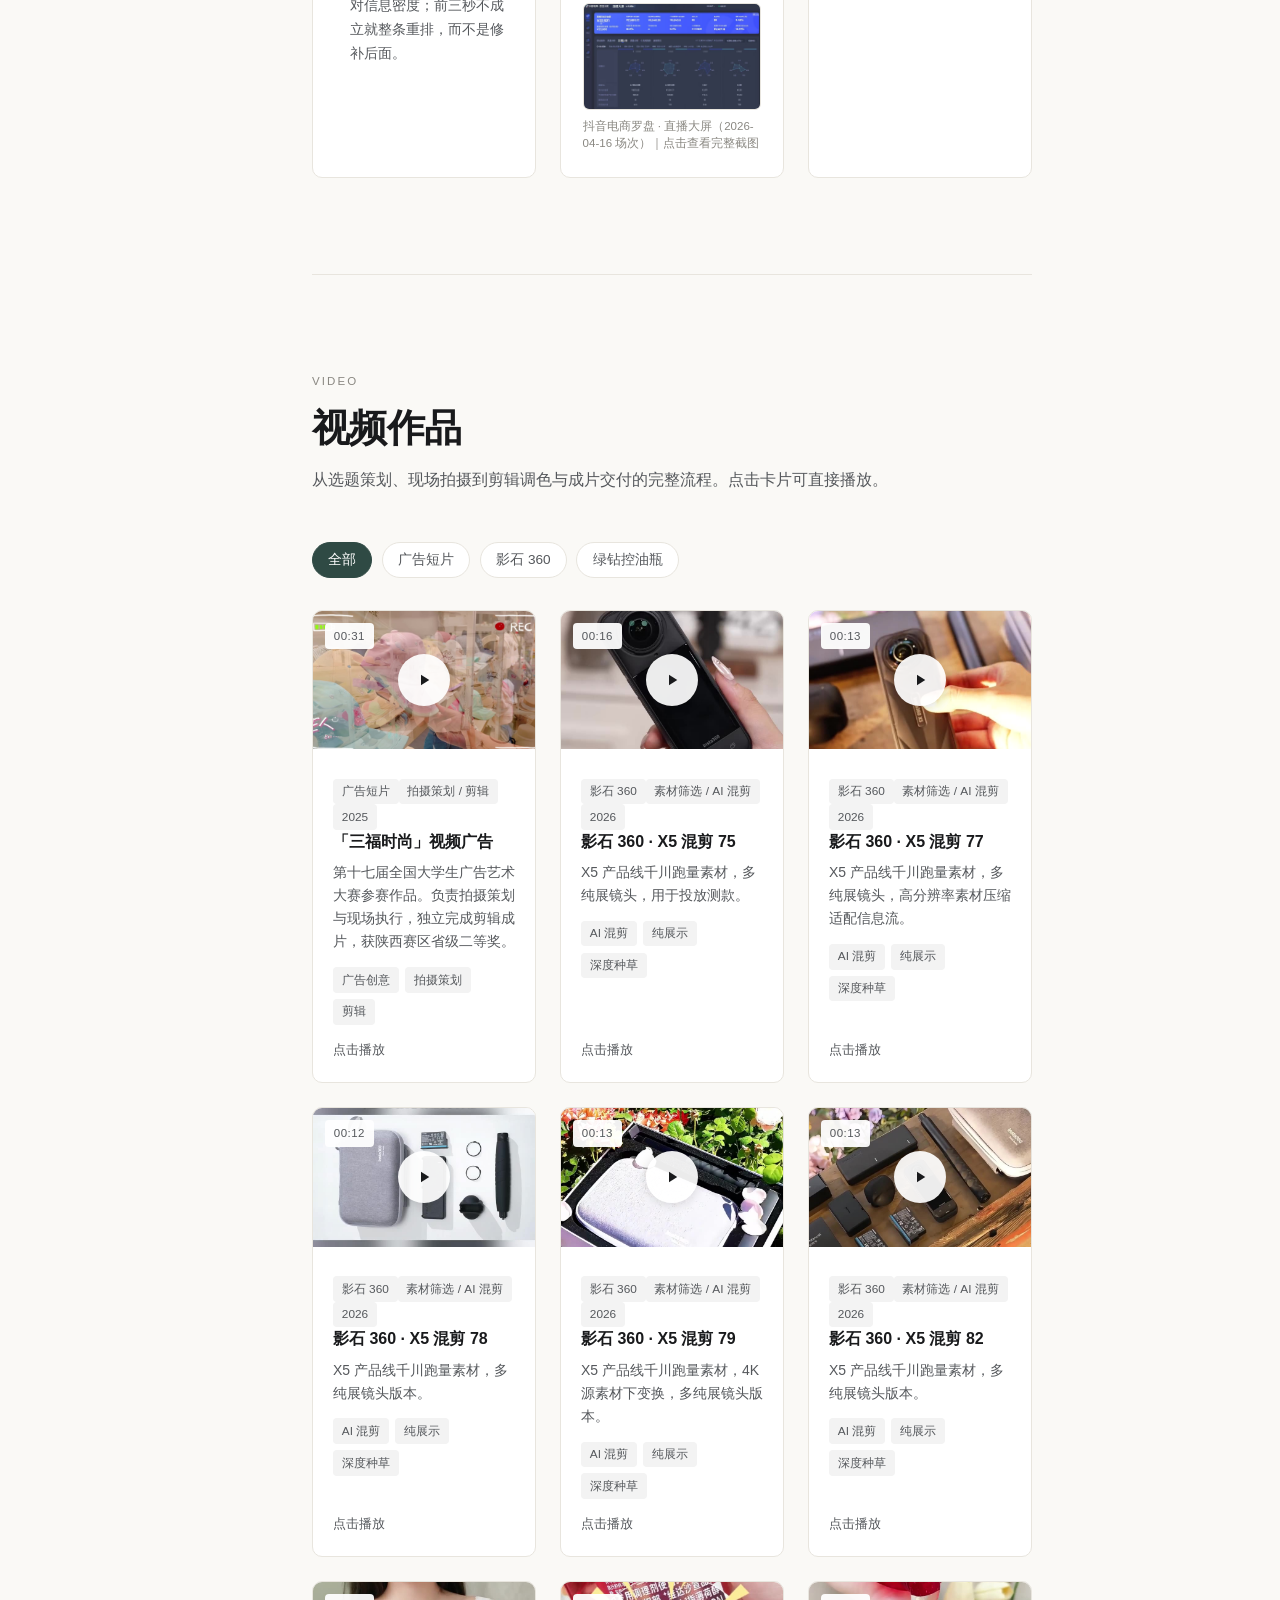
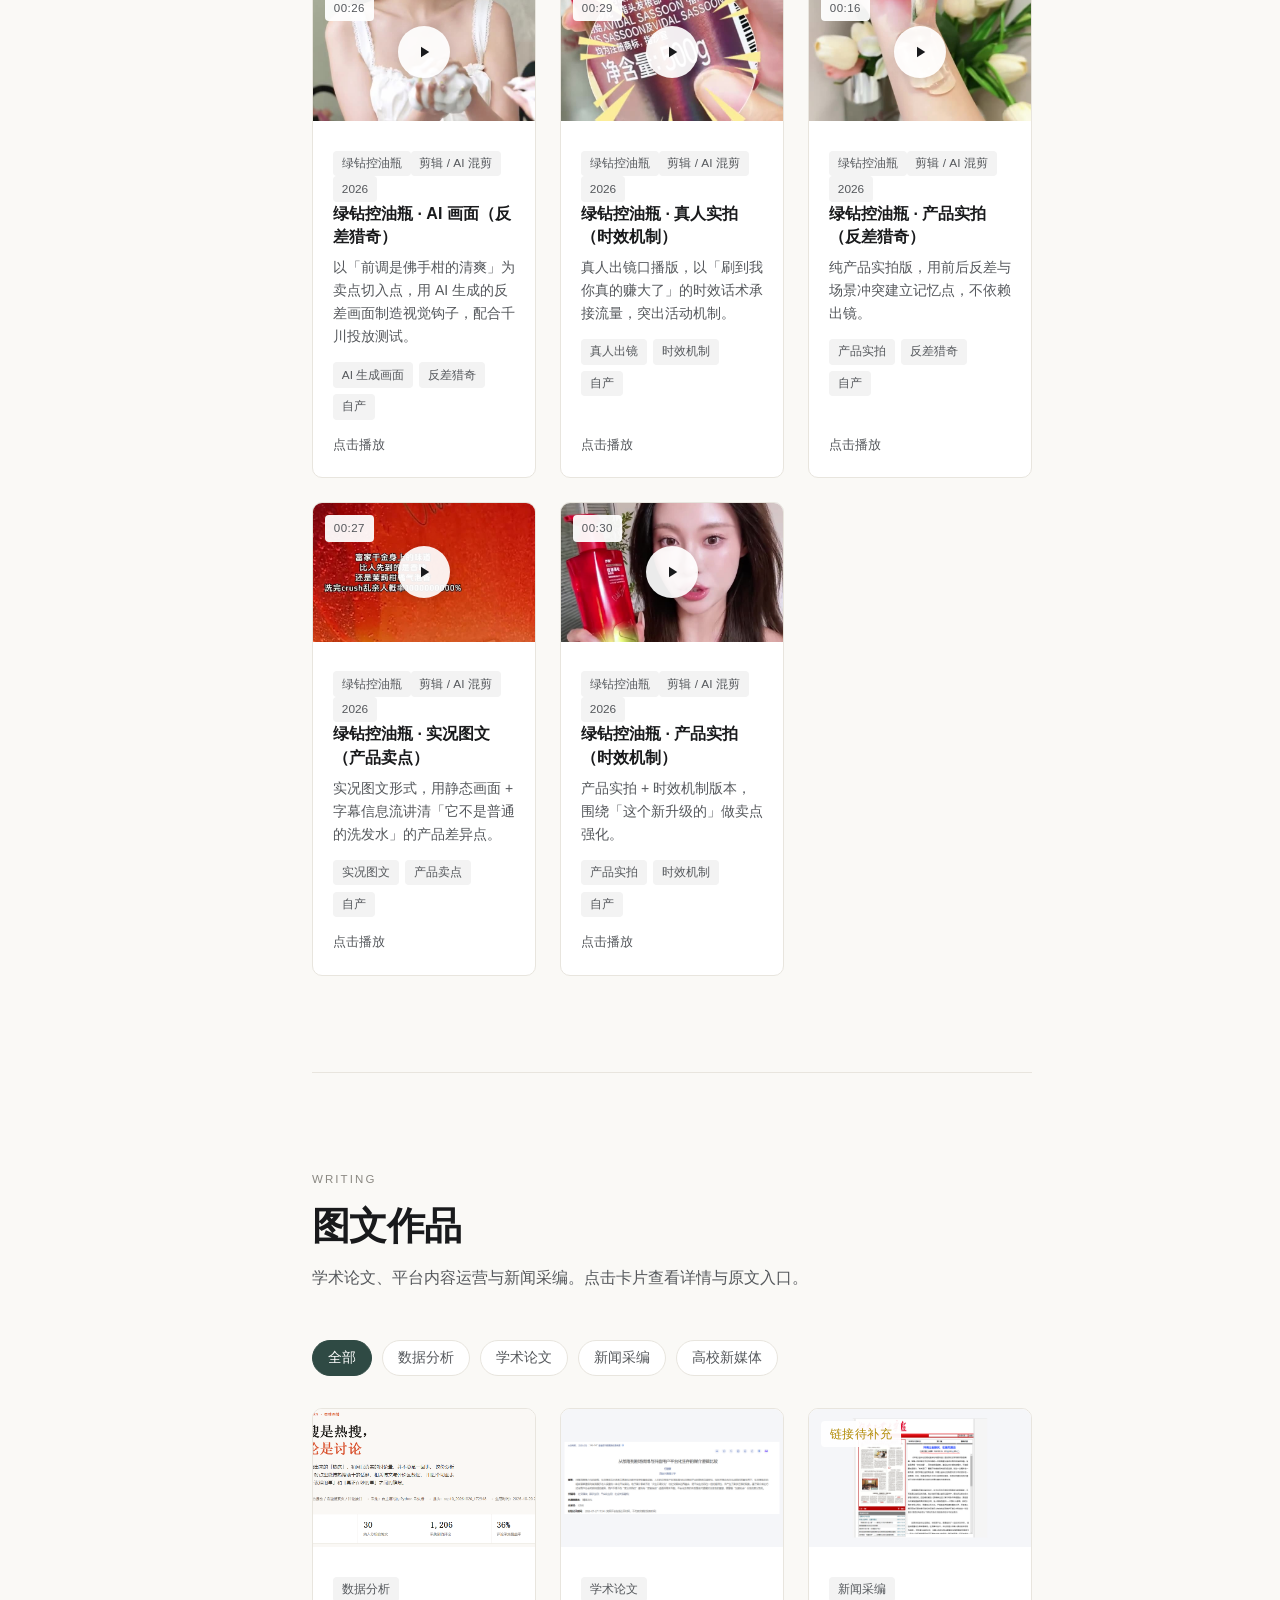
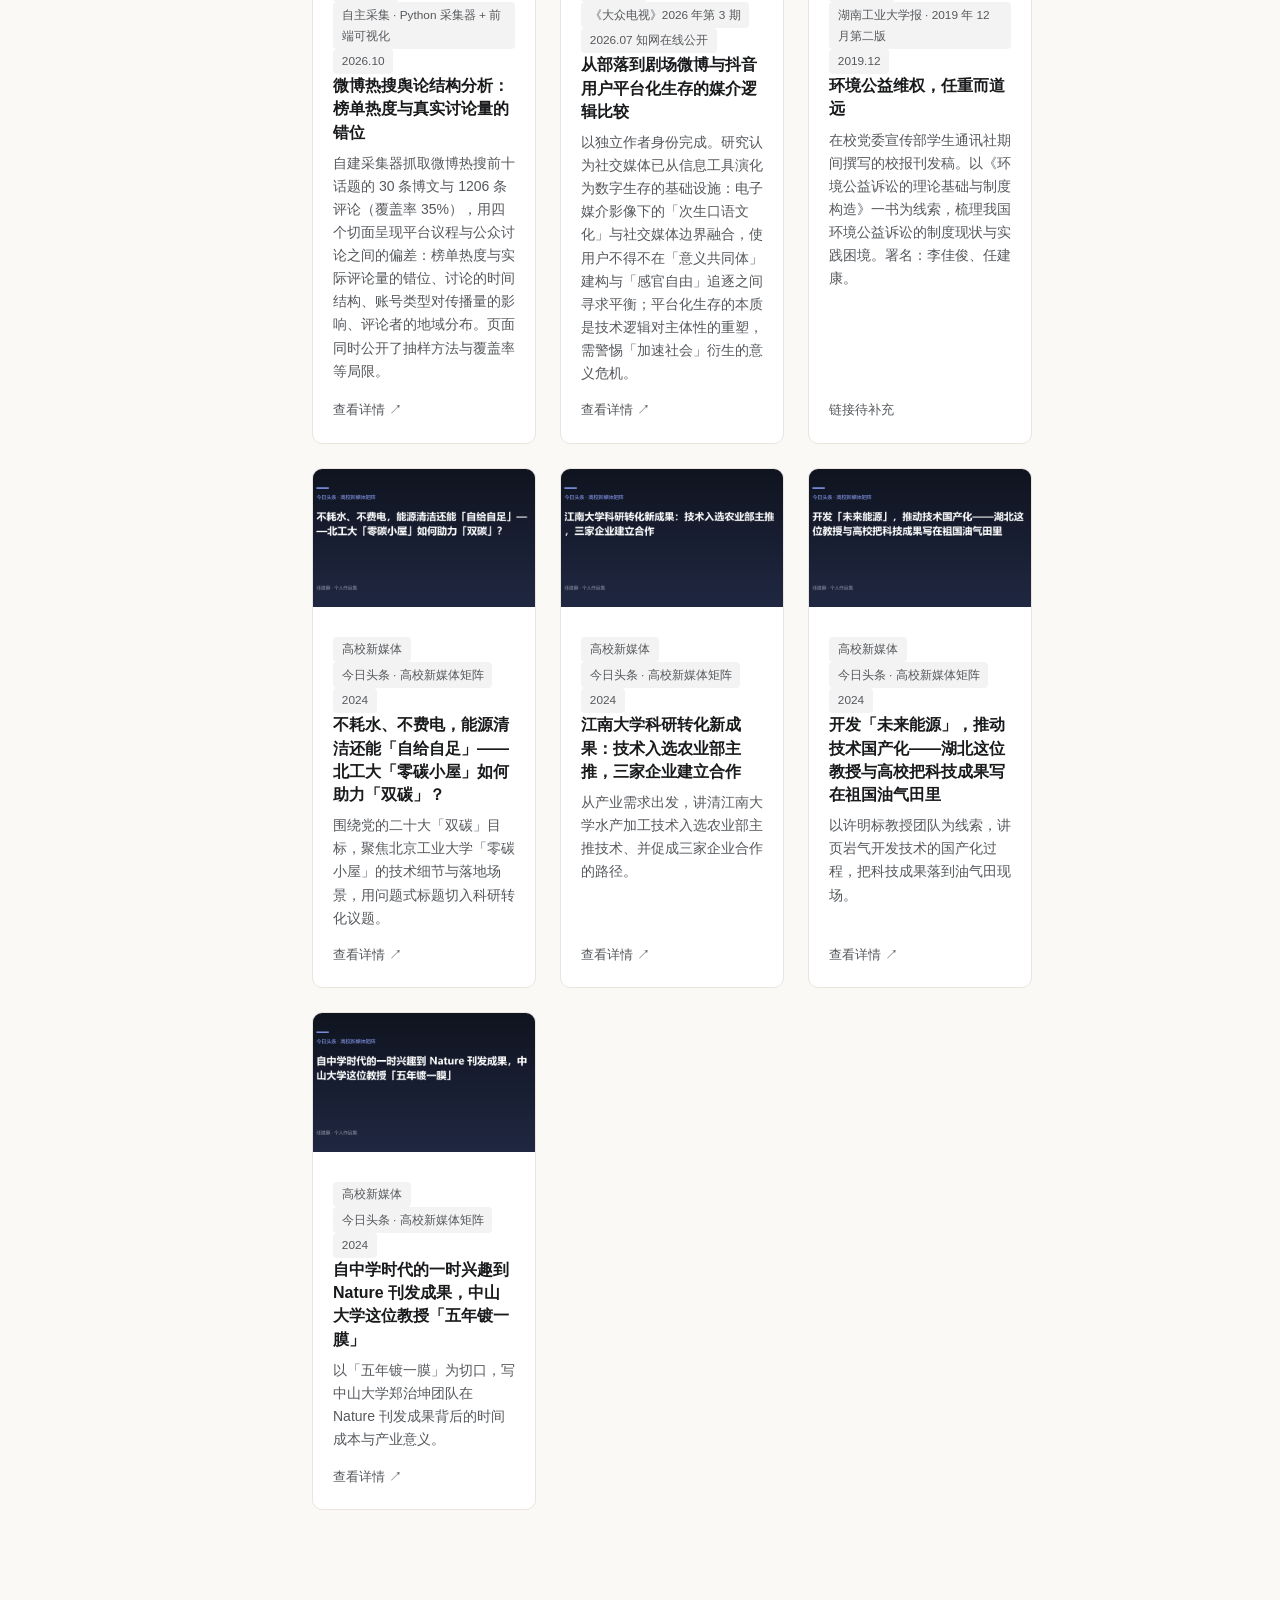
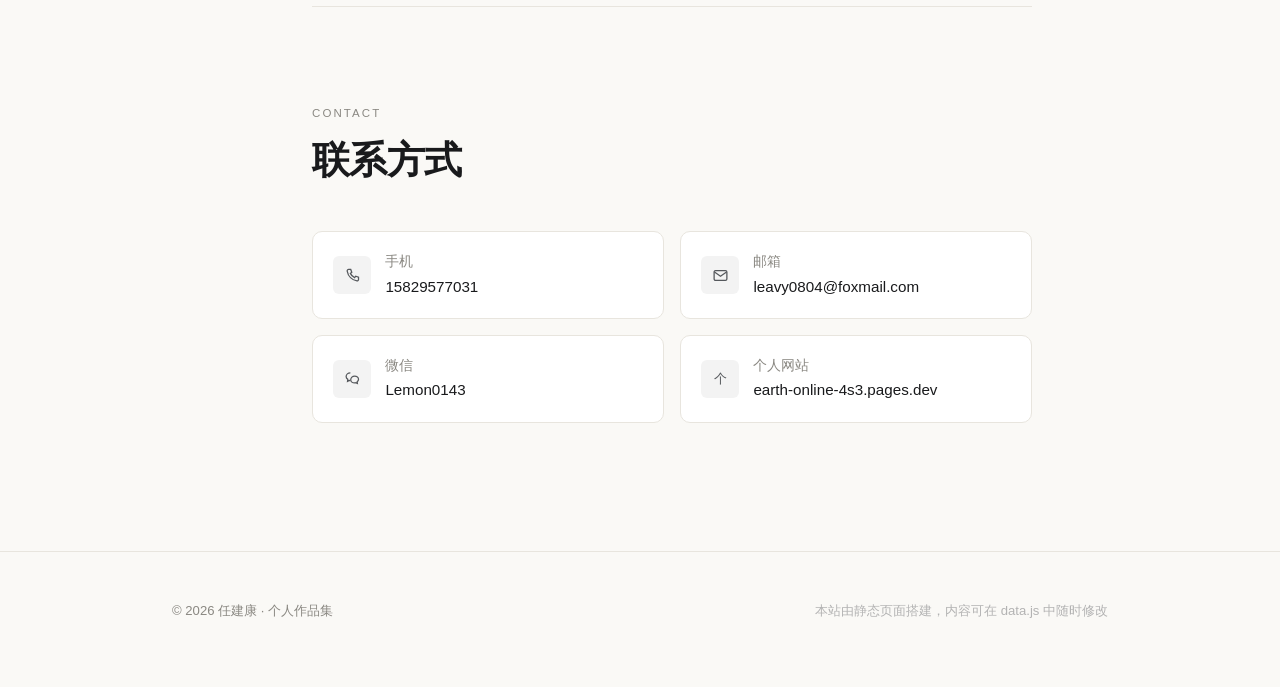
==== commit 94ac6fdc: "数据佐证图并入投放卡，点击可放大；删掉技能卡最后一条" ====
--- a/index.html
+++ b/index.html
@@ -80,13 +80,6 @@
           <p class="section__desc" id="method-desc"></p>
         </header>
         <div class="methods" id="method-list"></div>
-        <figure class="evidence" id="method-evidence" hidden>
-          <img id="method-evidence-img" alt="直播运营数据大屏截图" loading="lazy" />
-          <figcaption>
-            <span id="method-evidence-caption"></span>
-            <span id="method-evidence-note" class="evidence__note"></span>
-          </figcaption>
-        </figure>
       </section>
 
       <!-- 视频作品 -->
@@ -136,6 +129,16 @@
       <span class="footer__hint">本站由静态页面搭建，内容可在 data.js 中随时修改</span>
     </div>
   </footer>
+
+  <!-- ============ 图片放大层（点击技能卡里的数据图） ============ -->
+  <div class="lightbox" id="lightbox" hidden>
+    <div class="lightbox__backdrop" data-lightbox-close></div>
+    <figure class="lightbox__panel">
+      <img id="lightbox-img" alt="" />
+      <figcaption id="lightbox-cap"></figcaption>
+      <button class="lightbox__close" type="button" data-lightbox-close aria-label="关闭">✕</button>
+    </figure>
+  </div>
 
   <!-- ============ 个人网站内嵌层（点导航里的「个人网站」时打开，不跳走） ============ -->
   <div class="embed" id="embed" hidden>
@@ -195,7 +198,36 @@
         });
       }
 
-      /* 方法与工具：三块并列，内容在 data.js 的 methods 里改 */
+      /* 图片放大层 */
+      var lb = document.getElementById('lightbox');
+      var lbImg = document.getElementById('lightbox-img');
+      var lbCap = document.getElementById('lightbox-cap');
+
+      function openLightbox(src, caption) {
+        if (!lb) return;
+        lbImg.src = src;
+        lbImg.alt = caption || '';
+        lbCap.textContent = caption || '';
+        lb.hidden = false;
+        document.body.style.overflow = 'hidden';
+      }
+
+      function closeLightbox() {
+        if (!lb) return;
+        lb.hidden = true;
+        document.body.style.overflow = '';
+      }
+
+      if (lb) {
+        lb.querySelectorAll('[data-lightbox-close]').forEach(function (b) {
+          b.addEventListener('click', closeLightbox);
+        });
+        document.addEventListener('keydown', function (e) {
+          if (e.key === 'Escape' && !lb.hidden) closeLightbox();
+        });
+      }
+
+      /* 方法与工具 / 专业技能：三块并列，内容在 data.js 的 methods 里改 */
       var methodSec = document.getElementById('method');
       var methodBox = document.getElementById('method-list');
       var methods = Array.isArray(D.methods) ? D.methods : [];
@@ -235,22 +267,26 @@
               });
               card.appendChild(ul);
             }
+
+            if (m.image) {
+              var fig = document.createElement('figure');
+              fig.className = 'method__fig';
+              var img = document.createElement('img');
+              img.src = m.image;
+              img.alt = m.imageCaption || '数据截图';
+              img.loading = 'lazy';
+              img.addEventListener('click', function () { openLightbox(m.image, m.imageCaption); });
+              fig.appendChild(img);
+              if (m.imageCaption) {
+                var cap = document.createElement('figcaption');
+                cap.textContent = m.imageCaption;
+                fig.appendChild(cap);
+              }
+              card.appendChild(fig);
+            }
+
             methodBox.appendChild(card);
           });
-        }
-      }
-
-      /* 佐证图：直播运营数据大屏 */
-      var evFig = document.getElementById('method-evidence');
-      var evData = D.methodEvidence || {};
-      if (evFig) {
-        if (!evData.image) {
-          evFig.hidden = true;
-        } else {
-          evFig.hidden = false;
-          document.getElementById('method-evidence-img').src = evData.image;
-          document.getElementById('method-evidence-caption').textContent = evData.caption || '';
-          document.getElementById('method-evidence-note').textContent = evData.note || '';
         }
       }
 
--- a/assets/css/style.css
+++ b/assets/css/style.css
@@ -823,31 +823,80 @@
   .methods { grid-template-columns: 1fr; }
 }
 
-/* 佐证图 */
-.evidence {
-  margin-top: 2rem;
-  padding-top: 2rem;
+/* 佐证图（放在卡片里，点开看大图） */
+.method__fig {
+  margin-top: 1rem;
+  padding-top: 1rem;
   border-top: 1px solid var(--line);
 }
 
-.evidence img {
+.method__fig img {
   width: 100%;
+  display: block;
+  border-radius: var(--radius);
   border: 1px solid var(--line);
-  border-radius: var(--radius-lg);
+  cursor: zoom-in;
   background: #111;
 }
 
-.evidence figcaption {
-  display: flex;
-  flex-wrap: wrap;
-  align-items: baseline;
-  gap: 0.4rem 1.2rem;
+.method__fig figcaption {
+  margin-top: 0.5rem;
+  font-size: 0.72rem;
+  line-height: 1.5;
+  color: var(--text-faint);
+}
+
+/* 图片放大层 */
+.lightbox {
+  position: fixed;
+  inset: 0;
+  z-index: 320;
+  display: flex;
+  align-items: center;
+  justify-content: center;
+  padding: 2rem;
+}
+
+.lightbox__backdrop {
+  position: absolute;
+  inset: 0;
+  background: rgba(14, 14, 14, 0.86);
+}
+
+.lightbox__panel {
+  position: relative;
+  max-width: 96vw;
+  max-height: 92vh;
+  display: flex;
+  flex-direction: column;
+  align-items: center;
+}
+
+.lightbox__panel img {
+  max-width: 100%;
+  max-height: 84vh;
+  width: auto;
+  border-radius: var(--radius);
+  box-shadow: 0 24px 60px rgba(0, 0, 0, 0.4);
+}
+
+.lightbox__panel figcaption {
   margin-top: 0.9rem;
-  font-size: 0.8rem;
-  color: var(--text-faint);
-}
-
-.evidence__note { color: var(--text-muted); }
+  font-size: 0.82rem;
+  color: #d6d3cc;
+  text-align: center;
+}
+
+.lightbox__close {
+  position: absolute;
+  top: -2.4rem;
+  right: 0;
+  width: 36px; height: 36px;
+  border-radius: 50%;
+  background: rgba(255, 255, 255, 0.14);
+  color: #fff;
+  display: flex; align-items: center; justify-content: center;
+}
 
 /* ---------- 11b. 技能 ---------- */
 .skills {
